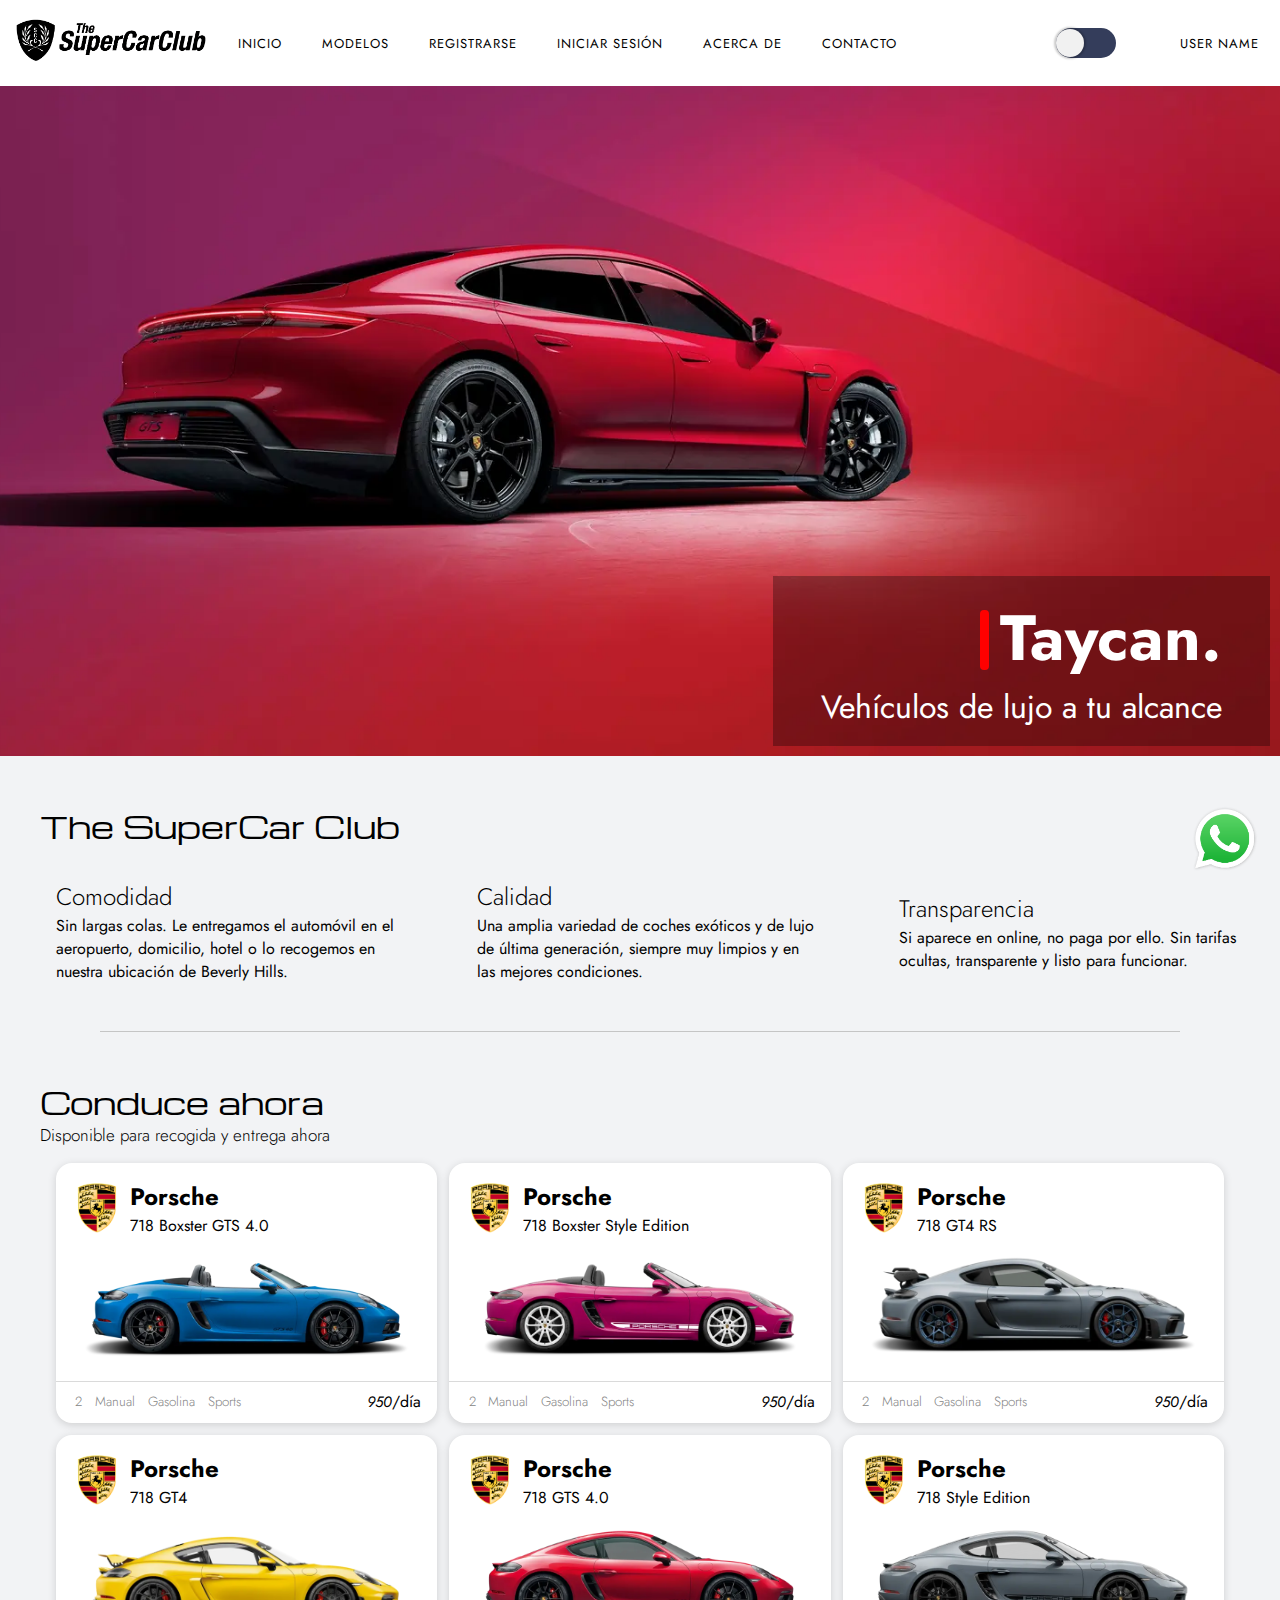
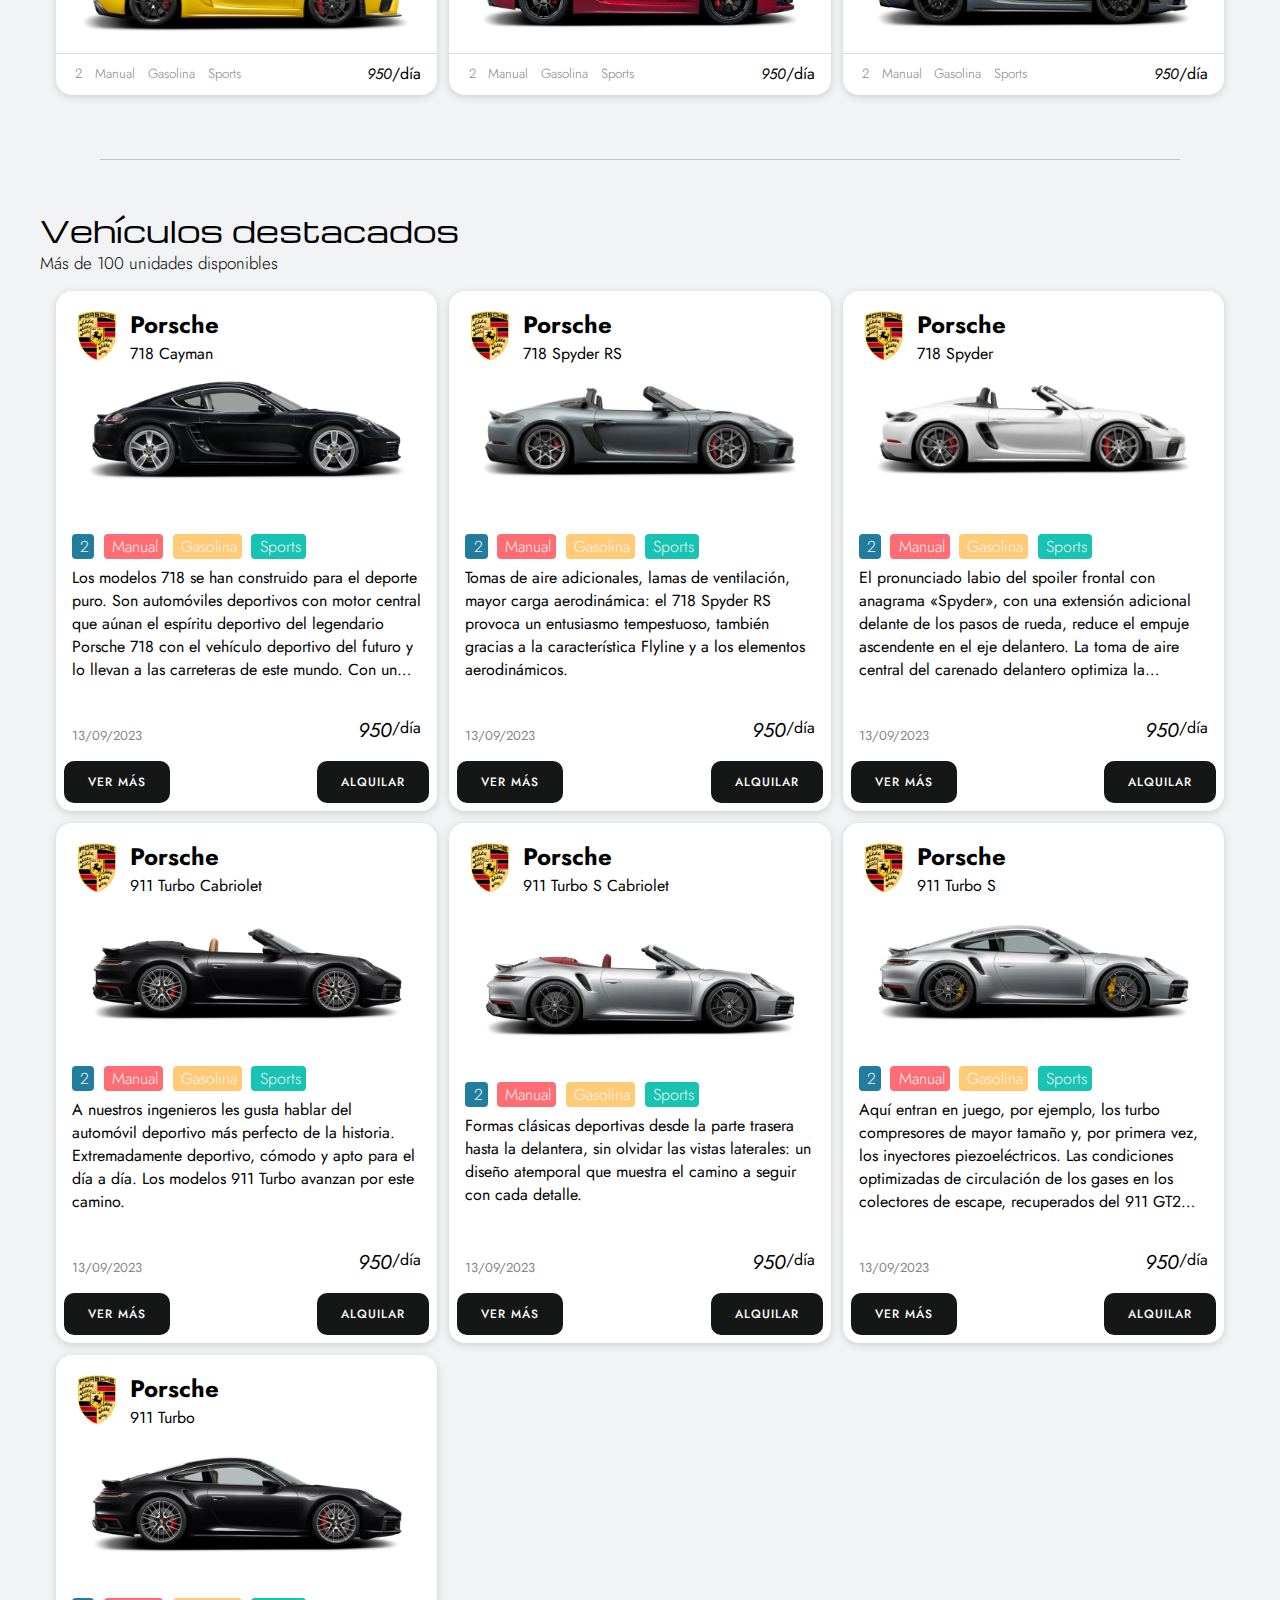
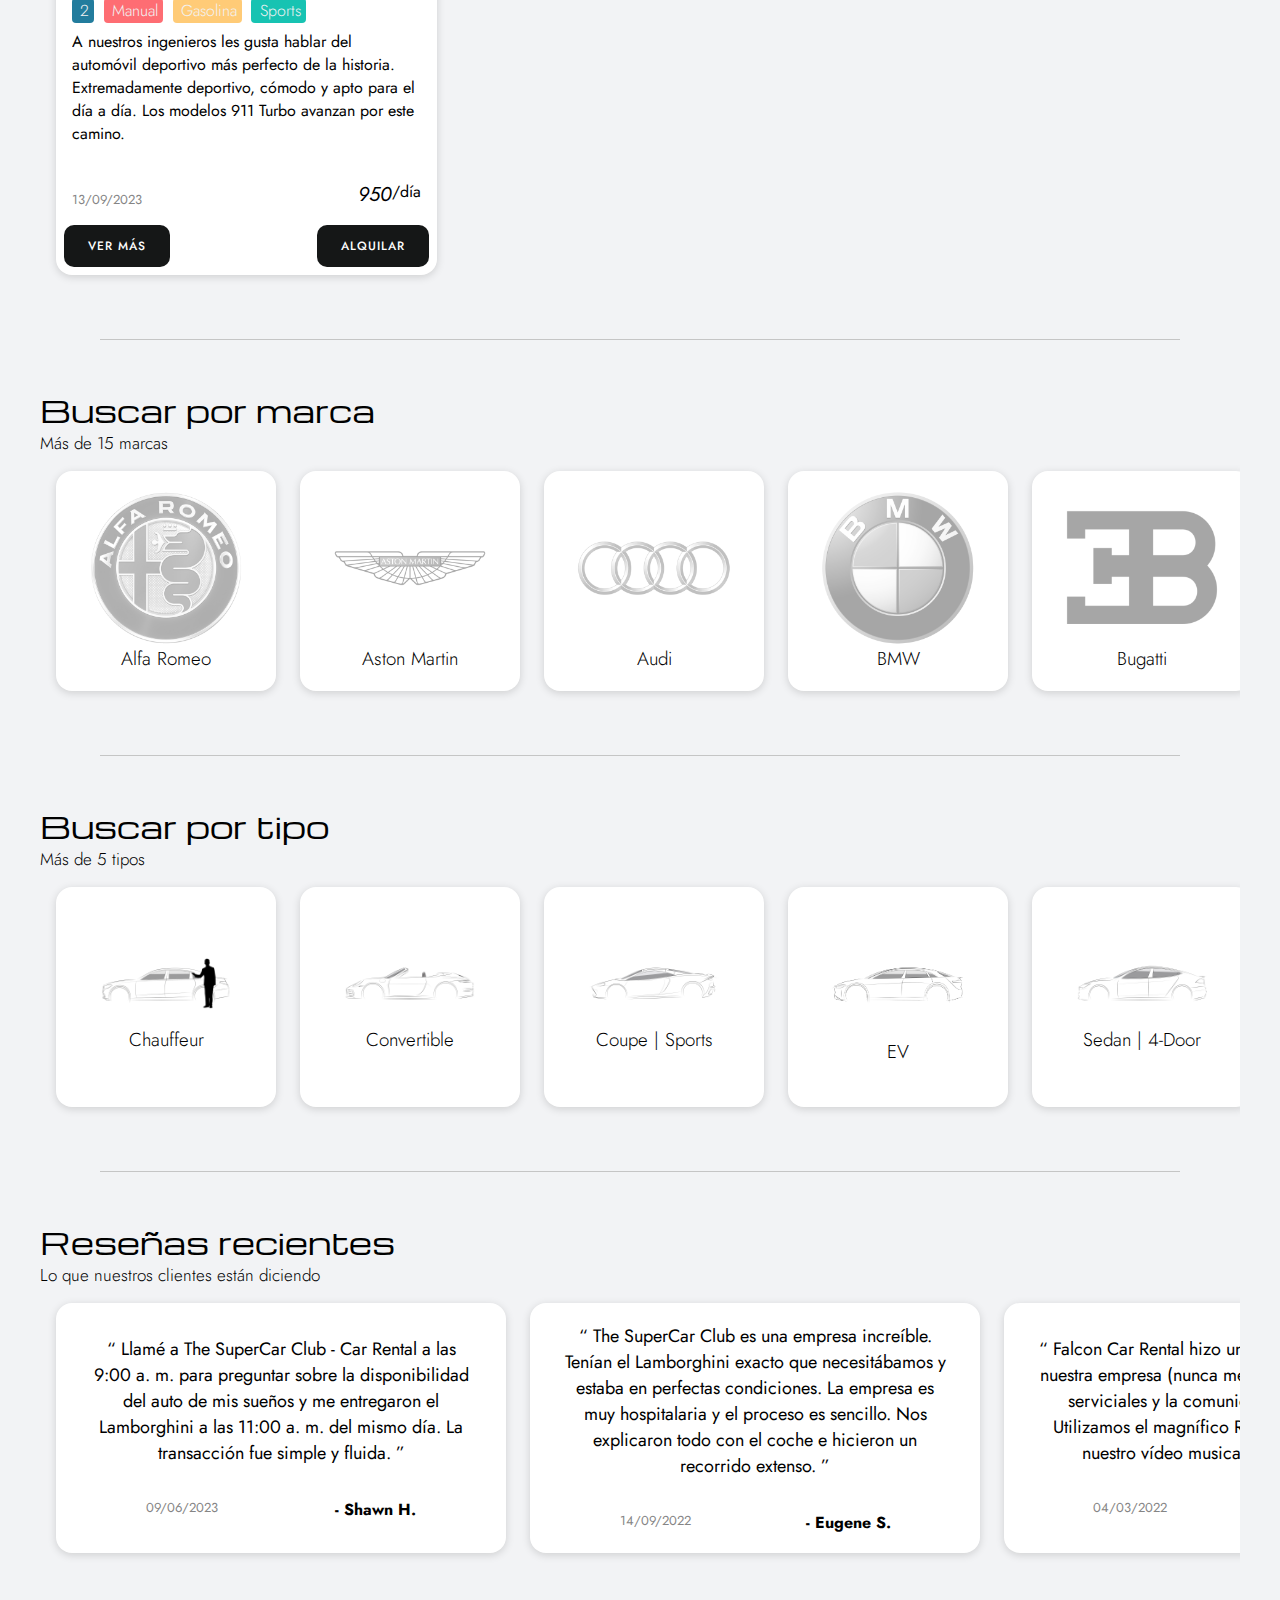
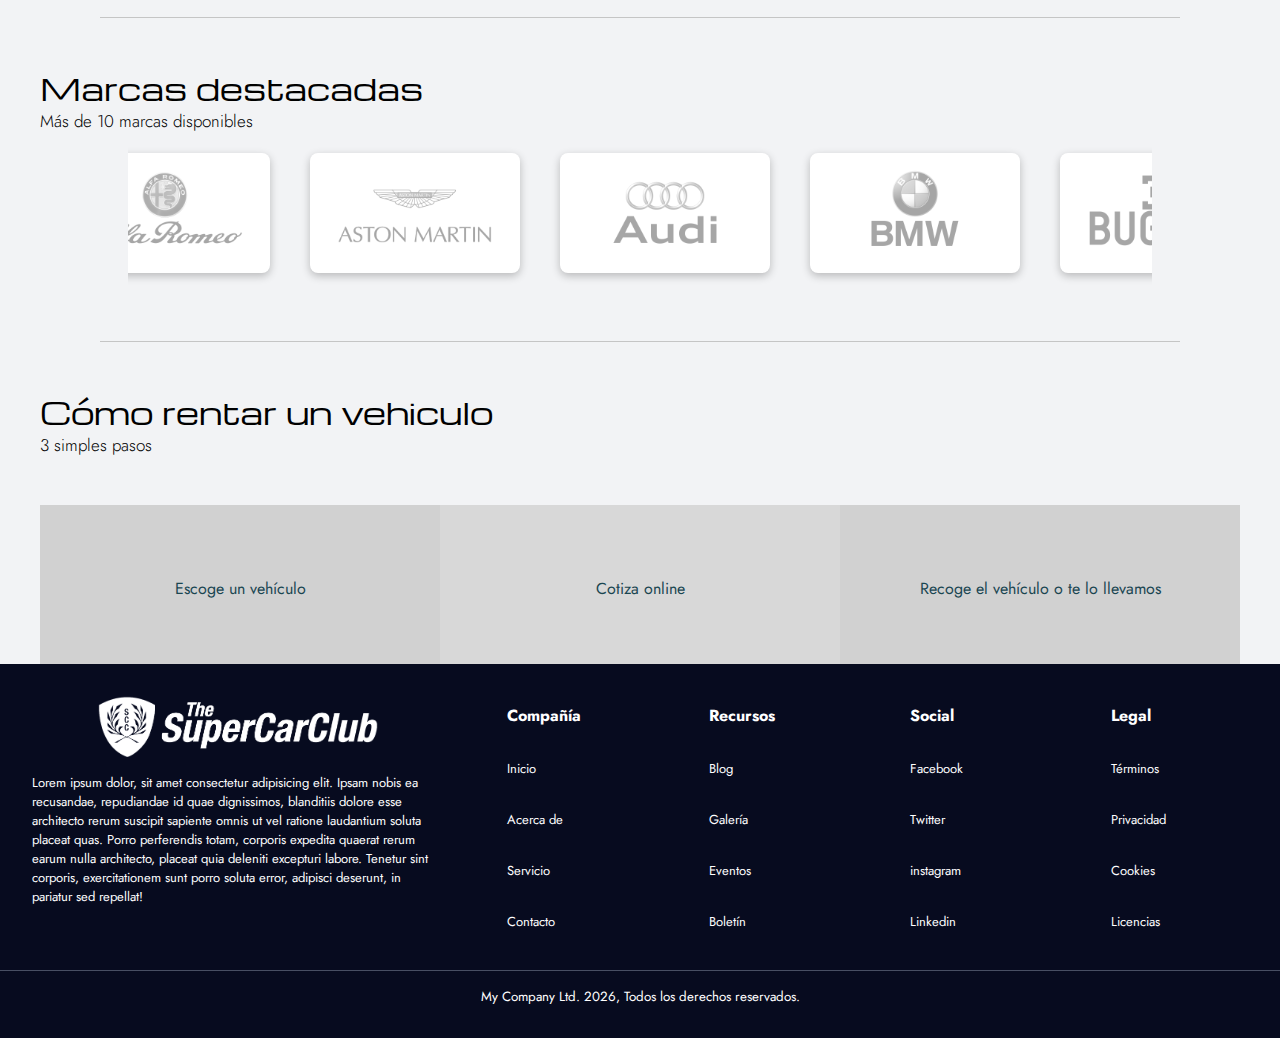
==== index.html @ f8142d4e "git commit -m "first commit"" ====
<!DOCTYPE html>
<html lang="en">

<head>
  <meta charset="UTF-8">
  <meta name="viewport" content="width=device-width, initial-scale=1.0">
  <title>SuperCar Club</title>
  <link rel="shortcut icon" href="/assets/favicon.ico" type="image/x-icon">
  <link rel="stylesheet" href="/css/styles.css">
  <link rel="stylesheet" href="/css/ui-elements.css">
  <link rel="stylesheet" href="/css/ui-sections.css">
  <link rel="stylesheet" href="/css/ui-cards.css">
  <link rel="stylesheet" href="/css/ui-basic.css">
  <link rel="stylesheet" href="https://cdnjs.cloudflare.com/ajax/libs/font-awesome/6.4.2/css/all.min.css"
    integrity="sha512-z3gLpd7yknf1YoNbCzqRKc4qyor8gaKU1qmn+CShxbuBusANI9QpRohGBreCFkKxLhei6S9CQXFEbbKuqLg0DA=="
    crossorigin="anonymous" referrerpolicy="no-referrer" />
</head>

<body>

  <header class="main-header">
    <input class="input-check" type="checkbox" id="check-menu">

    <label class="burger-menu" for="check-menu">
      <div class="burger-line"></div>
    </label>

    <a class="logo-link" href="/index.html">
      <picture>
        <!-- <source class="banner-img" srcset="/assets/porsche-logo-1.png" media="(width > 1200px)"> -->
        <img class="nav-logo" src="/assets/logo-TheSupercarClub.png" alt="logo-img">
      </picture>
    </a>

    <nav class="main-nav">
      <ul class="nav-list">
        <li class="nav-item">
          <a class="nav-link" href="/index.html">inicio</a>
        </li>
        <li class="nav-item">
          <a class="nav-link" href="/pages/model-cars/model-cars.html">Modelos</a>
        </li>
        <li class="nav-item">
          <a class="nav-link" href="/pages/register/register.html">Registrarse</a>
        </li>
        <li class="nav-item">
          <a class="nav-link" href="/pages/login/login.html">Iniciar sesión</a>
        </li>
        <li class="nav-item">
          <a class="nav-link" href="/pages/about-us/about-us.html">Acerca de</a>
        </li>
        <li class="nav-item">
          <a class="nav-link" href="/pages/contact/contact.html">Contacto</a>
        </li>
      </ul>
    </nav>

    <div class="user-menu">

      <button class="switch" id="switch">
        <span>
          <i class="fa-solid fa-sun"></i>
        </span>
        <span>
          <i class="fa-solid fa-moon"></i>
        </span>
      </button>

      <a class="find-link" href="#" title='Buscar modelo'>
        <i class="fa-solid fa-magnifying-glass"></i>
      </a>
      <a class="info-link" href="#" title='información'>
        <i class="fa-solid fa-circle-info"></i>
      </a>
      <a class="shopping-link" href="#" title='Autos rentados'>
        <i class="fa-solid fa-cart-shopping"></i>
      </a>
      <a class="user-link" href="#" title='Mi perfil'>
        <div class="username-link">User Name</div>
        <i class="fa-solid fa-user"></i>
      </a>
    </div>

  </header>

  <div class="main-banner">
    <figure class="banner-img-container">
      <picture>
        <source class="banner-img" srcset="/assets/Banner/porsche-normal-1.webp" media="(width > 1200px)">
        <img class="banner-img" src="/assets/Banner/porsche-normal-2.webp" alt="Banner main image">
      </picture>
    </figure>
    <div class="banner-info">
      <h1 class="banner-title">
        Taycan.
      </h1>
      <p class="banner-text">
        Vehículos de lujo a tu alcance
      </p>
    </div>
  </div>

  <main class="main-container main-max-width">

    <div class="section-container">
      <div class="section-heading">
        <h2 class="section-heading-title">The SuperCar Club</h2>
      </div>
      <div class="features-list">
        <ul class="list-view">
          <li>
            <i class="fa-regular fa-circle-check"></i>
            <div class="list-content">
              <h4>Comodidad</h4>
              <p>Sin largas colas. Le entregamos el automóvil en el aeropuerto, domicilio, hotel o lo recogemos en
                nuestra ubicación de Beverly Hills.</p>
            </div>
          </li>
          <li>
            <i class="fa-regular fa-star"></i>
            <div class="list-content">
              <h4>Calidad</h4>
              <p>Una amplia variedad de coches exóticos y de lujo de última generación, siempre muy limpios y en las
                mejores condiciones.</p>
            </div>
          </li>
          <li>
            <i class="fa-solid fa-magnifying-glass"></i>
            <div class="list-content">
              <h4>Transparencia</h4>
              <p>Si aparece en online, no paga por ello. Sin tarifas ocultas, transparente y listo para funcionar.</p>
            </div>
          </li>
        </ul>
      </div>
    </div>

    <div class="custom-container">
      <div class="section-divider"></div>
    </div>

    <div class="section-container">
      <div class="section-heading">
        <h2 class="section-heading-title">Conduce ahora</h2>
        <h5 class="section-heading-subtitle">Disponible para recogida y entrega ahora</h5>
      </div>

      <section class="card-cars-first-container">
        <article class="card-cars-first">
          <header class="card-first-header">
            <div class="card-first-info">
              <img class="card-first-logo" src="/assets/Brands/Logo-Porsche.png" alt="Logo Porche">
              <div class="card-first-name">
                <h2 class="card-first-make">Porsche</h2>
                <p class="card-first-model">718 Boxster GTS 4.0</p>
              </div>
            </div>
            <img class="card-first-img" src="/assets/Cars/Porsche/porsche-718-cayman-boxster-gts-4.webp"
              alt="911 Carrera">
          </header>
          <div class="card-first-body">
            <div class="card-first-features">
              <div class="card-first-seats">
                <i class="fa-regular fa-user"></i>
                <p>2</p>
              </div>
              <div class="card-first-transmission">
                <i class="fa-solid fa-retweet"></i>
                <p>Manual</p>
              </div>
              <div class="card-first-fuel">
                <i class="fa-solid fa-droplet"></i>
                <p>Gasolina</p>
              </div>
              <div class="card-first-type">
                <i class="fa-solid fa-car-side"></i>
                <p>Sports</p>
              </div>
            </div>
            <div class="card-first-price">
              <i class="text-price fa-solid fa-dollar-sign">950</i>
              <p>/día</p>
            </div>
          </div>
        </article>
        <article class="card-cars-first">
          <header class="card-first-header">
            <div class="card-first-info">
              <img class="card-first-logo" src="/assets/Brands/Logo-Porsche.png" alt="Logo Porche">
              <div class="card-first-name">
                <h2 class="card-first-make">Porsche</h2>
                <p class="card-first-model">718 Boxster Style Edition</p>
              </div>
            </div>
            <img class="card-first-img" src="/assets/Cars/Porsche/porsche-718-cayman-boxster-style-edition.webp"
              alt="911 Carrera">
          </header>
          <div class="card-first-body">
            <div class="card-first-features">
              <div class="card-first-seats">
                <i class="fa-regular fa-user"></i>
                <p>2</p>
              </div>
              <div class="card-first-transmission">
                <i class="fa-solid fa-retweet"></i>
                <p>Manual</p>
              </div>
              <div class="card-first-fuel">
                <i class="fa-solid fa-droplet"></i>
                <p>Gasolina</p>
              </div>
              <div class="card-first-type">
                <i class="fa-solid fa-car-side"></i>
                <p>Sports</p>
              </div>
            </div>
            <div class="card-first-price">
              <i class="text-price fa-solid fa-dollar-sign">950</i>
              <p>/día</p>
            </div>
          </div>
        </article>
        <article class="card-cars-first">
          <header class="card-first-header">
            <div class="card-first-info">
              <img class="card-first-logo" src="/assets/Brands/Logo-Porsche.png" alt="Logo Porche">
              <div class="card-first-name">
                <h2 class="card-first-make">Porsche</h2>
                <p class="card-first-model">718 GT4 RS</p>
              </div>
            </div>
            <img class="card-first-img" src="/assets/Cars/Porsche/porsche-718-cayman-gt4-rs.webp" alt="911 Carrera">
          </header>
          <div class="card-first-body">
            <div class="card-first-features">
              <div class="card-first-seats">
                <i class="fa-regular fa-user"></i>
                <p>2</p>
              </div>
              <div class="card-first-transmission">
                <i class="fa-solid fa-retweet"></i>
                <p>Manual</p>
              </div>
              <div class="card-first-fuel">
                <i class="fa-solid fa-droplet"></i>
                <p>Gasolina</p>
              </div>
              <div class="card-first-type">
                <i class="fa-solid fa-car-side"></i>
                <p>Sports</p>
              </div>
            </div>
            <div class="card-first-price">
              <i class="text-price fa-solid fa-dollar-sign">950</i>
              <p>/día</p>
            </div>
          </div>
        </article>
        <article class="card-cars-first">
          <header class="card-first-header">
            <div class="card-first-info">
              <img class="card-first-logo" src="/assets/Brands/Logo-Porsche.png" alt="Logo Porche">
              <div class="card-first-name">
                <h2 class="card-first-make">Porsche</h2>
                <p class="card-first-model">718 GT4</p>
              </div>
            </div>
            <img class="card-first-img" src="/assets/Cars/Porsche/porsche-718-cayman-gt4.webp" alt="911 Carrera">
          </header>
          <div class="card-first-body">
            <div class="card-first-features">
              <div class="card-first-seats">
                <i class="fa-regular fa-user"></i>
                <p>2</p>
              </div>
              <div class="card-first-transmission">
                <i class="fa-solid fa-retweet"></i>
                <p>Manual</p>
              </div>
              <div class="card-first-fuel">
                <i class="fa-solid fa-droplet"></i>
                <p>Gasolina</p>
              </div>
              <div class="card-first-type">
                <i class="fa-solid fa-car-side"></i>
                <p>Sports</p>
              </div>
            </div>
            <div class="card-first-price">
              <i class="text-price fa-solid fa-dollar-sign">950</i>
              <p>/día</p>
            </div>
          </div>
        </article>
        <article class="card-cars-first">
          <header class="card-first-header">
            <div class="card-first-info">
              <img class="card-first-logo" src="/assets/Brands/Logo-Porsche.png" alt="Logo Porche">
              <div class="card-first-name">
                <h2 class="card-first-make">Porsche</h2>
                <p class="card-first-model">718 GTS 4.0</p>
              </div>
            </div>
            <img class="card-first-img" src="/assets/Cars/Porsche/porsche-718-cayman-gts-4.webp" alt="911 Carrera">
          </header>
          <div class="card-first-body">
            <div class="card-first-features">
              <div class="card-first-seats">
                <i class="fa-regular fa-user"></i>
                <p>2</p>
              </div>
              <div class="card-first-transmission">
                <i class="fa-solid fa-retweet"></i>
                <p>Manual</p>
              </div>
              <div class="card-first-fuel">
                <i class="fa-solid fa-droplet"></i>
                <p>Gasolina</p>
              </div>
              <div class="card-first-type">
                <i class="fa-solid fa-car-side"></i>
                <p>Sports</p>
              </div>
            </div>
            <div class="card-first-price">
              <i class="text-price fa-solid fa-dollar-sign">950</i>
              <p>/día</p>
            </div>
          </div>
        </article>
        <article class="card-cars-first">
          <header class="card-first-header">
            <div class="card-first-info">
              <img class="card-first-logo" src="/assets/Brands/Logo-Porsche.png" alt="Logo Porche">
              <div class="card-first-name">
                <h2 class="card-first-make">Porsche</h2>
                <p class="card-first-model">718 Style Edition</p>
              </div>
            </div>
            <img class="card-first-img" src="/assets/Cars/Porsche/porsche-718-cayman-style-edition.webp"
              alt="911 Carrera">
          </header>
          <div class="card-first-body">
            <div class="card-first-features">
              <div class="card-first-seats">
                <i class="fa-regular fa-user"></i>
                <p>2</p>
              </div>
              <div class="card-first-transmission">
                <i class="fa-solid fa-retweet"></i>
                <p>Manual</p>
              </div>
              <div class="card-first-fuel">
                <i class="fa-solid fa-droplet"></i>
                <p>Gasolina</p>
              </div>
              <div class="card-first-type">
                <i class="fa-solid fa-car-side"></i>
                <p>Sports</p>
              </div>
            </div>
            <div class="card-first-price">
              <i class="text-price fa-solid fa-dollar-sign">950</i>
              <p>/día</p>
            </div>
          </div>
        </article>
      </section>
    </div>

    <div class="custom-container">
      <div class="section-divider"></div>
    </div>

    <div class="section-container">
      <div class="section-heading">
        <h2 class="section-heading-title">Vehículos destacados</h2>
        <h5 class="section-heading-subtitle">Más de 100 unidades disponibles</h5>
      </div>

      <section class="card-cars-second-container">
        <article class="card-cars-second">
          <header class="card-cars-second-header">
            <div class="card-second-info">
              <img class="card-second-logo" src="/assets/Brands/Logo-Porsche.png" alt="Logo Porche">
              <div class="card-second-name">
                <h2 class="card-second-make">Porsche</h2>
                <p class="card-second-model">718 Cayman</p>
              </div>
            </div>
            <img class="card-second-img" src="/assets/Cars/Porsche/porsche-718-cayman.webp" alt="911 Carrera">
          </header>
          <div class="card-second-body">
            <div class="card-second-features">
              <div class="card-tag card-second-seats">
                <i class="fa-regular fa-user"></i>
                <p>2</p>
              </div>
              <div class="card-tag card-second-transmission">
                <i class="fa-solid fa-retweet"></i>
                <p>Manual</p>
              </div>
              <div class="card-tag card-second-fuel">
                <i class="fa-solid fa-droplet"></i>
                <p>Gasolina</p>
              </div>
              <div class="card-tag card-second-type">
                <i class="fa-solid fa-car-side"></i>
                <p>Sports</p>
              </div>
            </div>
            <p class="card-second-description">
              Los modelos 718 se han construido para el deporte puro. Son automóviles deportivos con motor central que
              aúnan el espíritu deportivo del legendario Porsche 718 con el vehículo deportivo del futuro y lo llevan a
              las carreteras de este mundo. Con un objetivo: acabar con la monotonía del día a día.
            </p>
            <div class="card-second-values">
              <div class="card-second-date">13/09/2023</div>
              <div class="card-second-price">
                <i class="text-second-price fa-solid fa-dollar-sign">950</i>
                <p>/día</p>
              </div>
            </div>
          </div>
          <footer class="card-second-footer">
            <a class="card-second-btn" href="#">Ver más</a>
            <button class="card-second-btn">Alquilar</button>
          </footer>
        </article>

        <article class="card-cars-second">
          <header class="card-cars-second-header">
            <div class="card-second-info">
              <img class="card-second-logo" src="/assets/Brands/Logo-Porsche.png" alt="Logo Porche">
              <div class="card-second-name">
                <h2 class="card-second-make">Porsche</h2>
                <p class="card-second-model">718 Spyder RS</p>
              </div>
            </div>
            <img class="card-second-img" src="/assets/Cars/Porsche/porsche-718-spyder-rs.webp" alt="911 Carrera">
          </header>
          <div class="card-second-body">
            <div class="card-second-features">
              <div class="card-tag card-second-seats">
                <i class="fa-regular fa-user"></i>
                <p>2</p>
              </div>
              <div class="card-tag card-second-transmission">
                <i class="fa-solid fa-retweet"></i>
                <p>Manual</p>
              </div>
              <div class="card-tag card-second-fuel">
                <i class="fa-solid fa-droplet"></i>
                <p>Gasolina</p>
              </div>
              <div class="card-tag card-second-type">
                <i class="fa-solid fa-car-side"></i>
                <p>Sports</p>
              </div>
            </div>
            <p class="card-second-description">
              Tomas de aire adicionales, lamas de ventilación, mayor carga aerodinámica: el 718 Spyder RS provoca un entusiasmo tempestuoso, también gracias a la característica Flyline y a los elementos aerodinámicos.
            </p>
            <div class="card-second-values">
              <div class="card-second-date">13/09/2023</div>
              <div class="card-second-price">
                <i class="text-second-price fa-solid fa-dollar-sign">950</i>
                <p>/día</p>
              </div>
            </div>
          </div>
          <footer class="card-second-footer">
            <a class="card-second-btn" href="#">Ver más</a>
            <button class="card-second-btn">Alquilar</button>
          </footer>
        </article>
        <article class="card-cars-second">
          <header class="card-cars-second-header">
            <div class="card-second-info">
              <img class="card-second-logo" src="/assets/Brands/Logo-Porsche.png" alt="Logo Porche">
              <div class="card-second-name">
                <h2 class="card-second-make">Porsche</h2>
                <p class="card-second-model">718 Spyder</p>
              </div>
            </div>
            <img class="card-second-img" src="/assets/Cars/Porsche/porsche-718-spyder.webp" alt="911 Carrera">
          </header>
          <div class="card-second-body">
            <div class="card-second-features">
              <div class="card-tag card-second-seats">
                <i class="fa-regular fa-user"></i>
                <p>2</p>
              </div>
              <div class="card-tag card-second-transmission">
                <i class="fa-solid fa-retweet"></i>
                <p>Manual</p>
              </div>
              <div class="card-tag card-second-fuel">
                <i class="fa-solid fa-droplet"></i>
                <p>Gasolina</p>
              </div>
              <div class="card-tag card-second-type">
                <i class="fa-solid fa-car-side"></i>
                <p>Sports</p>
              </div>
            </div>
            <p class="card-second-description">
              El pronunciado labio del spoiler frontal con anagrama «Spyder», con una extensión adicional delante de los pasos de rueda, reduce el empuje ascendente en el eje delantero. La toma de aire central del carenado delantero optimiza la aerodinámica aún más y dirige la corriente de aire hacia arriba a través de la abertura de salida delante del capó delantero. Las grandes tomas de aire con rejilla garantizan una elevada capacidad de refrigeración.
            </p>
            <div class="card-second-values">
              <div class="card-second-date">13/09/2023</div>
              <div class="card-second-price">
                <i class="text-second-price fa-solid fa-dollar-sign">950</i>
                <p>/día</p>
              </div>
            </div>
          </div>
          <footer class="card-second-footer">
            <a class="card-second-btn" href="#">Ver más</a>
            <button class="card-second-btn">Alquilar</button>
          </footer>
        </article>
        <article class="card-cars-second">
          <header class="card-cars-second-header">
            <div class="card-second-info">
              <img class="card-second-logo" src="/assets/Brands/Logo-Porsche.png" alt="Logo Porche">
              <div class="card-second-name">
                <h2 class="card-second-make">Porsche</h2>
                <p class="card-second-model">911 Turbo Cabriolet</p>
              </div>
            </div>
            <img class="card-second-img" src="/assets/Cars/Porsche/porsche-911-turbo-cabriolet.webp" alt="911 Carrera">
          </header>
          <div class="card-second-body">
            <div class="card-second-features">
              <div class="card-tag card-second-seats">
                <i class="fa-regular fa-user"></i>
                <p>2</p>
              </div>
              <div class="card-tag card-second-transmission">
                <i class="fa-solid fa-retweet"></i>
                <p>Manual</p>
              </div>
              <div class="card-tag card-second-fuel">
                <i class="fa-solid fa-droplet"></i>
                <p>Gasolina</p>
              </div>
              <div class="card-tag card-second-type">
                <i class="fa-solid fa-car-side"></i>
                <p>Sports</p>
              </div>
            </div>
            <p class="card-second-description">
              A nuestros ingenieros les gusta hablar del automóvil deportivo más perfecto de la historia. Extremadamente deportivo, cómodo y apto para el día a día. Los modelos 911 Turbo avanzan por este camino.
            </p>
            <div class="card-second-values">
              <div class="card-second-date">13/09/2023</div>
              <div class="card-second-price">
                <i class="text-second-price fa-solid fa-dollar-sign">950</i>
                <p>/día</p>
              </div>
            </div>
          </div>
          <footer class="card-second-footer">
            <a class="card-second-btn" href="#">Ver más</a>
            <button class="card-second-btn">Alquilar</button>
          </footer>
        </article>
        <article class="card-cars-second">
          <header class="card-cars-second-header">
            <div class="card-second-info">
              <img class="card-second-logo" src="/assets/Brands/Logo-Porsche.png" alt="Logo Porche">
              <div class="card-second-name">
                <h2 class="card-second-make">Porsche</h2>
                <p class="card-second-model">911 Turbo S Cabriolet</p>
              </div>
            </div>
            <img class="card-second-img" src="/assets/Cars/Porsche/porsche-911-turbo-s-cabriolet.webp"
              alt="911 Carrera">
          </header>
          <div class="card-second-body">
            <div class="card-second-features">
              <div class="card-tag card-second-seats">
                <i class="fa-regular fa-user"></i>
                <p>2</p>
              </div>
              <div class="card-tag card-second-transmission">
                <i class="fa-solid fa-retweet"></i>
                <p>Manual</p>
              </div>
              <div class="card-tag card-second-fuel">
                <i class="fa-solid fa-droplet"></i>
                <p>Gasolina</p>
              </div>
              <div class="card-tag card-second-type">
                <i class="fa-solid fa-car-side"></i>
                <p>Sports</p>
              </div>
            </div>
            <p class="card-second-description">
              Formas clásicas deportivas desde la parte trasera hasta la delantera, sin olvidar las vistas laterales: un diseño atemporal que muestra el camino a seguir con cada detalle.
            </p>
            <div class="card-second-values">
              <div class="card-second-date">13/09/2023</div>
              <div class="card-second-price">
                <i class="text-second-price fa-solid fa-dollar-sign">950</i>
                <p>/día</p>
              </div>
            </div>
          </div>
          <footer class="card-second-footer">
            <a class="card-second-btn" href="#">Ver más</a>
            <button class="card-second-btn">Alquilar</button>
          </footer>
        </article>
        <article class="card-cars-second">
          <header class="card-cars-second-header">
            <div class="card-second-info">
              <img class="card-second-logo" src="/assets/Brands/Logo-Porsche.png" alt="Logo Porche">
              <div class="card-second-name">
                <h2 class="card-second-make">Porsche</h2>
                <p class="card-second-model">911 Turbo S</p>
              </div>
            </div>
            <img class="card-second-img" src="/assets/Cars/Porsche/porsche-911-turbo-s.webp" alt="911 Carrera">
          </header>
          <div class="card-second-body">
            <div class="card-second-features">
              <div class="card-tag card-second-seats">
                <i class="fa-regular fa-user"></i>
                <p>2</p>
              </div>
              <div class="card-tag card-second-transmission">
                <i class="fa-solid fa-retweet"></i>
                <p>Manual</p>
              </div>
              <div class="card-tag card-second-fuel">
                <i class="fa-solid fa-droplet"></i>
                <p>Gasolina</p>
              </div>
              <div class="card-tag card-second-type">
                <i class="fa-solid fa-car-side"></i>
                <p>Sports</p>
              </div>
            </div>
            <p class="card-second-description">
              Aquí entran en juego, por ejemplo, los turbo compresores de mayor tamaño y, por primera vez, los inyectores piezoeléctricos. Las condiciones optimizadas de circulación de los gases en los colectores de escape, recuperados del 911 GT2 RS, mejoran la capacidad de respuesta y la eficiencia.
            </p>
            <div class="card-second-values">
              <div class="card-second-date">13/09/2023</div>
              <div class="card-second-price">
                <i class="text-second-price fa-solid fa-dollar-sign">950</i>
                <p>/día</p>
              </div>
            </div>
          </div>
          <footer class="card-second-footer">
            <a class="card-second-btn" href="#">Ver más</a>
            <button class="card-second-btn">Alquilar</button>
          </footer>
        </article>
        <article class="card-cars-second">
          <header class="card-cars-second-header">
            <div class="card-second-info">
              <img class="card-second-logo" src="/assets/Brands/Logo-Porsche.png" alt="Logo Porche">
              <div class="card-second-name">
                <h2 class="card-second-make">Porsche</h2>
                <p class="card-second-model">911 Turbo</p>
              </div>
            </div>
            <img class="card-second-img" src="/assets/Cars/Porsche/porsche-911-turbo.webp" alt="911 Carrera">
          </header>
          <div class="card-second-body">
            <div class="card-second-features">
              <div class="card-tag card-second-seats">
                <i class="fa-regular fa-user"></i>
                <p>2</p>
              </div>
              <div class="card-tag card-second-transmission">
                <i class="fa-solid fa-retweet"></i>
                <p>Manual</p>
              </div>
              <div class="card-tag card-second-fuel">
                <i class="fa-solid fa-droplet"></i>
                <p>Gasolina</p>
              </div>
              <div class="card-tag card-second-type">
                <i class="fa-solid fa-car-side"></i>
                <p>Sports</p>
              </div>
            </div>
            <p class="card-second-description">
              A nuestros ingenieros les gusta hablar del automóvil deportivo más perfecto de la historia. Extremadamente deportivo, cómodo y apto para el día a día. Los modelos 911 Turbo avanzan por este camino.
            </p>
            <div class="card-second-values">
              <div class="card-second-date">13/09/2023</div>
              <div class="card-second-price">
                <i class="text-second-price fa-solid fa-dollar-sign">950</i>
                <p>/día</p>
              </div>
            </div>
          </div>
          <footer class="card-second-footer">
            <a class="card-second-btn" href="#">Ver más</a>
            <button class="card-second-btn">Alquilar</button>
          </footer>
        </article>
      </section>
    </div>

    <div class="custom-container">
      <div class="section-divider"></div>
    </div>

    <div class="section-container">
      <div class="section-heading">
        <h2 class="section-heading-title">Buscar por marca</h2>
        <h5 class="section-heading-subtitle">Más de 15 marcas</h5>
      </div>

      <div class="card-simple-container">
        <article class="card-simple">
          <header class="card-simple-header">
            <img class="card-simple-img img-grayscale-filter" src="/assets/Brands/Logo-Alfa-Romeo.png"
              alt="Logo Alfa Romeo">
          </header>
          <div class="card-simple-body">
            <h3 class="card-simple-title">Alfa Romeo</h3>
          </div>
        </article>

        <article class="card-simple">
          <header class="card-simple-header">
            <img class="card-simple-img img-grayscale-filter" src="/assets/Brands/Logo-Aston-Martin.png"
              alt="Logo Aston Martin">
          </header>
          <div class="card-simple-body">
            <h3 class="card-simple-title">Aston Martin</h3>
          </div>
        </article>

        <article class="card-simple">
          <header class="card-simple-header">
            <img class="card-simple-img img-grayscale-filter" src="/assets/Brands/Logo-Audi.png" alt="Logo Audi">
          </header>
          <div class="card-simple-body">
            <h3 class="card-simple-title">Audi</h3>
          </div>
        </article>

        <article class="card-simple">
          <header class="card-simple-header">
            <img class="card-simple-img img-grayscale-filter" src="/assets/Brands/Logo-BMW.png" alt="Logo BMW">
          </header>
          <div class="card-simple-body">
            <h3 class="card-simple-title">BMW</h3>
          </div>
        </article>

        <article class="card-simple">
          <header class="card-simple-header">
            <img class="card-simple-img img-grayscale-filter" src="/assets/Brands/Logo-Bugatti.png" alt="Logo Bugatti">
          </header>
          <div class="card-simple-body">
            <h3 class="card-simple-title">Bugatti</h3>
          </div>
        </article>

        <article class="card-simple">
          <header class="card-simple-header">
            <img class="card-simple-img img-grayscale-filter" src="/assets/Brands/Logo-Ferrari.png" alt="Logo Ferrari">
          </header>
          <div class="card-simple-body">
            <h3 class="card-simple-title">Ferrari</h3>
          </div>
        </article>

        <article class="card-simple">
          <header class="card-simple-header">
            <img class="card-simple-img img-grayscale-filter" src="/assets/Brands/Logo-Jaguar.png" alt="Logo Jaguar">
          </header>
          <div class="card-simple-body">
            <h3 class="card-simple-title">Jaguar</h3>
          </div>
        </article>

        <article class="card-simple">
          <header class="card-simple-header">
            <img class="card-simple-img img-grayscale-filter" src="/assets/Brands/Logo-Koenigsegg.png"
              alt="Logo Koenigsegg">
          </header>
          <div class="card-simple-body">
            <h3 class="card-simple-title">Koenigsegg</h3>
          </div>
        </article>

        <article class="card-simple">
          <header class="card-simple-header">
            <img class="card-simple-img img-grayscale-filter" src="/assets/Brands/Logo-Lamborghini.png"
              alt="Logo Lamborghini">
          </header>
          <div class="card-simple-body">
            <h3 class="card-simple-title">Lamborghini</h3>
          </div>
        </article>

        <article class="card-simple">
          <header class="card-simple-header">
            <img class="card-simple-img img-grayscale-filter" src="/assets/Brands/Logo-Maserati.png"
              alt="Logo Maserati">
          </header>
          <div class="card-simple-body">
            <h3 class="card-simple-title">Maserati</h3>
          </div>
        </article>

        <article class="card-simple">
          <header class="card-simple-header">
            <img class="card-simple-img img-grayscale-filter" src="/assets/Brands/Logo-McLaren.png" alt="Logo McLaren">
          </header>
          <div class="card-simple-body">
            <h3 class="card-simple-title">McLaren</h3>
          </div>
        </article>

        <article class="card-simple">
          <header class="card-simple-header">
            <img class="card-simple-img img-grayscale-filter" src="/assets/Brands/Logo-Mercedes-Benz.png"
              alt="Logo Mercedes Benz">
          </header>
          <div class="card-simple-body">
            <h3 class="card-simple-title">Mercedes Benz</h3>
          </div>
        </article>

        <article class="card-simple">
          <header class="card-simple-header">
            <img class="card-simple-img img-grayscale-filter" src="/assets/Brands/Logo-Pagani.png" alt="Logo Pagani">
          </header>
          <div class="card-simple-body">
            <h3 class="card-simple-title">Pagani</h3>
          </div>
        </article>

        <article class="card-simple">
          <header class="card-simple-header">
            <img class="card-simple-img img-grayscale-filter" src="/assets/Brands/Logo-Porsche.png" alt="Logo Porsche">
          </header>
          <div class="card-simple-body">
            <h3 class="card-simple-title">Porsche</h3>
          </div>
        </article>

      </div>
    </div>

    <div class="custom-container">
      <div class="section-divider"></div>
    </div>

    <div class="section-container">
      <div class="section-heading">
        <h2 class="section-heading-title">Buscar por tipo</h2>
        <h5 class="section-heading-subtitle">Más de 5 tipos</h5>
      </div>
      <div class="card-simple-container">
        <article class="card-simple">
          <header class="card-simple-header">
            <img class="card-simple-img" src="/assets/Types/Type-Chauffeur.png" alt="Brand-Alfa-Romeo">
          </header>
          <div class="card-simple-body">
            <h3 class="card-simple-title">Chauffeur</h3>
          </div>
        </article>

        <article class="card-simple">
          <header class="card-simple-header">
            <img class="card-simple-img" src="/assets/Types/Type-Convertible.jpg" alt="Brand-Alfa-Romeo">
          </header>
          <div class="card-simple-body">
            <h3 class="card-simple-title">Convertible</h3>
          </div>
        </article>

        <article class="card-simple">
          <header class="card-simple-header">
            <img class="card-simple-img" src="/assets/Types/Type-Coupe-Sports.jpg" alt="Brand-Alfa-Romeo">
          </header>
          <div class="card-simple-body">
            <h3 class="card-simple-title">Coupe | Sports</h3>
          </div>
        </article>

        <article class="card-simple">
          <header class="card-simple-header">
            <img class="card-simple-img" src="/assets/Types/Type-EV.png" alt="Brand-Alfa-Romeo">
          </header>
          <div class="card-simple-body">
            <h3 class="card-simple-title">EV</h3>
          </div>
        </article>

        <article class="card-simple">
          <header class="card-simple-header">
            <img class="card-simple-img" src="/assets/Types/Type-Sedan-4-Door.jpg" alt="Brand-Alfa-Romeo">
          </header>
          <div class="card-simple-body">
            <h3 class="card-simple-title">Sedan | 4-Door</h3>
          </div>
        </article>

        <article class="card-simple">
          <header class="card-simple-header">
            <img class="card-simple-img" src="/assets/Types/Type-Supercar.jpg" alt="Brand-Alfa-Romeo">
          </header>
          <div class="card-simple-body">
            <h3 class="card-simple-title">Supercar</h3>
          </div>
        </article>

        <article class="card-simple">
          <header class="card-simple-header">
            <img class="card-simple-img" src="/assets/Types/Type-SUV.png" alt="Brand-Alfa-Romeo">
          </header>
          <div class="card-simple-body">
            <h3 class="card-simple-title">SUVs</h3>
          </div>
        </article>

        <article class="card-simple">
          <header class="card-simple-header">
            <img class="card-simple-img" src="/assets/Types/Type-Ultra-Luxury.jpg" alt="Brand-Alfa-Romeo">
          </header>
          <div class="card-simple-body">
            <h3 class="card-simple-title">Ultra Luxury</h3>
          </div>
        </article>

      </div>
    </div>

    <div class="custom-container">
      <div class="section-divider"></div>
    </div>

    <div class="section-container">
      <div class="section-heading">
        <h2 class="section-heading-title">Reseñas recientes</h2>
        <h5 class="section-heading-subtitle">Lo que nuestros clientes están diciendo</h5>
      </div>

      <section class="card-testimonial-container">
        <article class="card-testimonial">
          <header class="card-testimonial-header">
            <p class="card-testimonial-review">“ Llamé a The SuperCar Club - Car Rental a las 9:00 a. m. para preguntar
              sobre la disponibilidad del auto de mis sueños y me entregaron el Lamborghini a las 11:00 a. m. del mismo
              día. La transacción fue simple y fluida. ”</p>
          </header>
          <footer class="card-testimonial-footer">
            <p class="card-testimonial-date">09/06/2023</p>
            <h4 class="card-testimonial-autor">- Shawn H.</h4>
          </footer>
        </article>
        <article class="card-testimonial">
          <header class="card-testimonial-header">
            <p class="card-testimonial-review">“ The SuperCar Club es una empresa increíble. Tenían el Lamborghini
              exacto que necesitábamos y estaba en perfectas condiciones. La empresa es muy hospitalaria y el proceso es
              sencillo. Nos explicaron todo con el coche e hicieron un recorrido extenso. ”</p>
          </header>
          <footer class="card-testimonial-footer">
            <p class="card-testimonial-date">14/09/2022</p>
            <h4 class="card-testimonial-autor">- Eugene S.</h4>
          </footer>
        </article>
        <article class="card-testimonial">
          <header class="card-testimonial-header">
            <p class="card-testimonial-review">“ Falcon Car Rental hizo un esfuerzo adicional por nuestra empresa (nunca
              mejor dicho). Fueron muy serviciales y la comunicación fue eficiente. Utilizamos el magnífico Rolls Royce
              Dawn para nuestro vídeo musical con gran éxito. ”</p>
          </header>
          <footer class="card-testimonial-footer">
            <p class="card-testimonial-date">04/03/2022</p>
            <h4 class="card-testimonial-autor">- Gianna C.</h4>
          </footer>
        </article>
        <article class="card-testimonial">
          <header class="card-testimonial-header">
            <p class="card-testimonial-review">“ Si buscas coches de calidad y un buen servicio, no te equivocarás aquí.
              El mejor servicio de alquiler de coches en Perú, sin duda. Tercera vez que alquilo desde aquí, nunca me
              decepcionó. ”</p>
          </header>
          <footer class="card-testimonial-footer">
            <p class="card-testimonial-date">25/04/2021</p>
            <h4 class="card-testimonial-autor">- Ryan M.</h4>
          </footer>
        </article>
        <article class="card-testimonial">
          <header class="card-testimonial-header">
            <p class="card-testimonial-review">“ La asistencia que recibí fue excelente. Alquilé un Mercedes S550
              Cabriolet para el baile de graduación de mi hija y fueron muy serviciales. ¡Se los recomendaría a todos y
              los usaré nuevamente en el futuro! ”</p>
          </header>
          <footer class="card-testimonial-footer">
            <p class="card-testimonial-date">17/09/2020</p>
            <h4 class="card-testimonial-autor">- Cathy J.</h4>
          </footer>
        </article>
      </section>

    </div>

    <div class="custom-container">
      <div class="section-divider"></div>
    </div>

    <div class="section-container">
      <div class="section-heading">
        <h2 class="section-heading-title">Marcas destacadas</h2>
        <h5 class="section-heading-subtitle">Más de 10 marcas disponibles</h5>
      </div>
      <div class="slider-brands-container">
        <div class="slide-track">
          <div class="slide-brand">
            <img src="/assets/Brands/Brand-Alfa-Romeo.png" alt="brand 1">
          </div>
          <div class="slide-brand">
            <img src="/assets/Brands/Brand-Aston-Martin.png" alt="brand 1">
          </div>
          <div class="slide-brand">
            <img src="/assets/Brands/Brand-Audi.png" alt="brand 1">
          </div>
          <div class="slide-brand">
            <img src="/assets/Brands/Brand-BMW.png" alt="brand 1">
          </div>
          <div class="slide-brand">
            <img src="/assets/Brands/Brand-Bugatti.png" alt="brand 1">
          </div>
          <div class="slide-brand">
            <img src="/assets/Brands/Brand-Ferrari.png" alt="brand 1">
          </div>
          <div class="slide-brand">
            <img src="/assets/Brands/Brand-Jaguar.png" alt="brand 1">
          </div>
          <div class="slide-brand">
            <img src="/assets/Brands/Brand-Koenigsegg.png" alt="brand 1">
          </div>
          <div class="slide-brand">
            <img src="/assets/Brands/Brand-Lamborghini.png" alt="brand 1">
          </div>
          <div class="slide-brand">
            <img src="/assets/Brands/Brand-Maserati.png" alt="brand 1">
          </div>
          <div class="slide-brand">
            <img src="/assets/Brands/Brand-McLaren.png" alt="brand 1">
          </div>
          <div class="slide-brand">
            <img src="/assets/Brands/Brand-Mercedes-Benz.png" alt="brand 1">
          </div>
          <div class="slide-brand">
            <img src="/assets/Brands/Brand-Pagani.png" alt="brand 1">
          </div>
          <div class="slide-brand">
            <img src="/assets/Brands/Brand-Porsche.png" alt="brand 1">
          </div>
        </div>
      </div>
    </div>

    <div class="custom-container">
      <div class="section-divider"></div>
    </div>

    <div class="section-container margin-t-3">
      <div class="section-heading">
        <h2 class="section-heading-title">Cómo rentar un vehiculo</h2>
        <h5 class="section-heading-subtitle">3 simples pasos</h5>
      </div>
    </div>
    <section class="features-section">
      <div class="feature">
        <i class="fa-solid fa-car"></i>
        Escoge un vehículo
      </div>
      <div class="feature">
        <i class="fa-solid fa-laptop"></i>
        Cotiza online
      </div>
      <div class="feature">
        <i class="fa-solid fa-clock"></i>
        Recoge el vehículo o te lo llevamos
      </div>
    </section>

  </main>

  <footer class="main-footer">
    <div class="footer-company">
      <section class="footer-section">
        <a class="footer-logo-link" href="">
          <img class="footer-logo" src="/assets/logo-TheSupercarClub.png" alt="logo-img">
        </a>
        <p>Lorem ipsum dolor, sit amet consectetur adipisicing elit. Ipsam nobis ea recusandae, repudiandae id quae
          dignissimos, blanditiis dolore esse architecto rerum suscipit sapiente omnis ut vel ratione laudantium soluta
          placeat quas. Porro perferendis totam, corporis expedita quaerat rerum earum nulla architecto, placeat quia
          deleniti excepturi labore. Tenetur sint corporis, exercitationem sunt porro soluta error, adipisci deserunt,
          in pariatur sed repellat!</p>
        <div class="footer-icons">
          <a href="#"><i class="fa-brands fa-linkedin"></i></a>
          <a href="#"><i class="fa-brands fa-facebook"></i></a>
          <a href="#"><i class="fa-brands fa-google"></i></a>
          <a href="#"><i class="fa-brands fa-twitter"></i></a>
        </div>
      </section>

      <section class="footer-section">
        <h4>Compañía</h4>
        <ul class="footer-list">
          <li class="footer-item">
            <a class="footer-link" href="/index.html">Inicio</a>
          </li>
          <li class="footer-item">
            <a class="footer-link" href="/pages/about-us/about-us.html">Acerca de</a>
          </li>
          <li class="footer-item">
            <a class="footer-link" href="#">Servicio</a>
          </li>
          <li class="footer-item">
            <a class="footer-link" href="/pages/contact/contact.html">Contacto</a>
          </li>
        </ul>
      </section>

      <section class="footer-section">
        <h4>Recursos</h4>
        <ul class="footer-list">
          <li class="footer-item">
            <a class="footer-link" href="#">Blog</a>
          </li>
          <li class="footer-item">
            <a class="footer-link" href="#">Galería</a>
          </li>
          <li class="footer-item">
            <a class="footer-link" href="#">Eventos</a>
          </li>
          <li class="footer-item">
            <a class="footer-link" href="#">Boletín</a>
          </li>
        </ul>
      </section>

      <section class="footer-section">
        <h4>Social</h4>
        <ul class="footer-list">
          <li class="footer-item">
            <a class="footer-link" href="https://www.facebook.com/?locale=es_LA" target="_blank">Facebook</a>
          </li>
          <li class="footer-item">
            <a class="footer-link" href="https://twitter.com/?lang=es" target="_blank">Twitter</a>
          </li>
          <li class="footer-item">
            <a class="footer-link" href="https://www.instagram.com/" target="_blank">instagram</a>
          </li>
          <li class="footer-item">
            <a class="footer-link" href="https://pe.linkedin.com/" target="_blank">Linkedin</a>
          </li>
        </ul>
      </section>

      <section class="footer-section">
        <h4>Legal</h4>
        <ul class="footer-list">
          <li class="footer-item">
            <a class="footer-link" href="#">Términos</a>
          </li>
          <li class="footer-item">
            <a class="footer-link" href="#">Privacidad</a>
          </li>
          <li class="footer-item">
            <a class="footer-link" href="#">Cookies</a>
          </li>
          <li class="footer-item">
            <a class="footer-link" href="#">Licencias</a>
          </li>
        </ul>
      </section>
    </div>

    <small class="footer-copyright">
      <i class="fa-regular fa-copyright"></i> My Company Ltd. <span id="year"></span>, Todos los derechos
      reservados.</span>
    </small>

  </footer>


  <div class="whatsapp-container">
    <a href="https://crear.wa.link/" target="_blank">
      <img class="whatsapp-img" src="/assets/WhatsApp-logo.png" alt="whatsapp logo" />
    </a>
  </div>

  <script src="/js/main.js"></script>
</body>

</html>
---- css/styles.css ----
@import url('https://fonts.googleapis.com/css2?family=Jost:ital,wght@0,100;0,200;0,300;0,400;0,500;0,600;0,700;0,800;0,900;1,100;1,200;1,300;1,400;1,500;1,600;1,700;1,800;1,900&family=Michroma&display=swap');

:root {
    --title-font: 'Michroma', sans-serif;
    --body-font: 'Jost', sans-serif;

    --text-color-black:#000000;
    --text-color-white:#ffffff;

    --seats-color: #227c9d;
    --transmission-color: #fe6d73;
    --fuel-color: #ffcb77;
    --type-color: #17c3b2;

    /*************** Light Mode ***************/

    color-scheme: light dark;
    --header-bg-color: #fff;
    --body-bg-color: #F2F3F5; /*#f2f2f2;*/
    --footer-bg-color: #070B1F;/*#323a4b;*/
    --features-bg-color-1: #d1d1d1;
    --features-bg-color-2: #d8d8d8;

    --primary-color: #000000; /*6fffe9*/
    --secondary-color: #000000;
    --tertiary-color:#000000;
    --quaternary-color:#000000;

    --text-color: #000000;
    --text-color-reverse: #ffffff;
    --text-message-color: hsla(0, 1%, 34%, 0.822);
    --icons-color: #000000;
    --input-color: #ffffff;
    --scrollbar-track-color: #f2f2f2;
    --scrollbar-thumb-color: #323a4b;

    --card-color: white;
    --border-color: black;
    --box-shadow-1: rgba(0, 0, 0, 0.15) 0px 2px 8px 0px;
    --box-shadow-2: rgba(0, 0, 0, 0.20) 0px 2px 8px 0px;

    --body-color: #b3b3b3;
    --theme-bg-color: #fafafa;
    --main-color: #808080;
}

/*************** Dark Mode ***************/

@media (prefers-color-scheme: dark) {
    :root {
        --header-bg-color: #03131a;
        --body-bg-color: #03131a;
        --footer-bg-color: #03131a;
        --features-bg-color-1: #92daec;
        --features-bg-color-2: #8acee0;

        --primary-color: #B7FFD8; /*6fffe9*/
        --secondary-color: #92daec;
        --tertiary-color:#E8FFB7;
        --quaternary-color:#E2A0FF;

        --text-color: #ffffff;
        --text-color-reverse: #000000;
        --text-message-color: hsla(0, 0%, 73%, 0.822);
        --icons-color: #ffffff;
        --input-color: #051c27;
        --scrollbar-track-color: #01080b;
        --scrollbar-thumb-color: #d4ff9d;

        --card-color: #051c27;;
        --border-color: rgb(66, 66, 66);
        --box-shadow-1: rgba(217, 217, 217, 0.15) 0px 2px 8px 0px;
        --box-shadow-2: rgba(255, 255, 255, 0.2) 0px 2px 8px 0px;

        --body-color: #dddee0;
        --theme-bg-color: #212835;
        --main-color: #fefffd;
    }

    .nav-logo {
        -webkit-filter: invert(100%); /* Safari/Chrome */
        filter: invert(100%);
    }
}


*{
    padding: 0;
    margin: 0;
    box-sizing: border-box;
}

body {
    font-family: var(--body-font);
    background-color: var(--body-bg-color);
    min-height: 100dvh;
    display: flex;
    flex-direction: column;
}

/*============================================================
========================= BURGER MENU ========================
=============================================================*/
.main-header{
    position: sticky;
    top: 0;
    display: flex;
    align-items: center;
    justify-content: space-between;
    height: 86px;
    z-index: 2;

    background-color: var(--header-bg-color);
}

.input-check {
    display: none;
}

.burger-menu {
    width: 50px;
    display: flex;
    align-items: center;
    justify-content: center;
}

.burger-line {
    width: 25px;
    height: 1px;
    position: relative;

    background-color: var(--text-color);
}

.burger-line::before, 
.burger-line::after {
    content: '';
    width: 22px;
    height: 1px;
    position: absolute;
    transform: translateY(-8px);
    transition: .3s ease-in-out;
    background-color: var(--text-color);
}
.burger-line::after {
    transform: translateY(8px);
}

.input-check:checked ~ .burger-menu .burger-line {
    background-color: transparent;
}
.input-check:checked ~ .burger-menu .burger-line::after {
    transform: translateY(0) rotate(-45deg);
}
.input-check:checked ~ .burger-menu .burger-line::before {
    transform: translateY(0) rotate(45deg);
}

.main-nav {
    position: fixed;
    left: 0;
    right: 0;
    top: 86px;
    bottom: 0;
    height: 0;
    overflow: hidden;
    transition: height .3s ease-in-out;

    background-color: var(--header-bg-color);
}

.input-check:checked ~ .main-nav {
    height: 100%;
}

.logo-link {
    display: flex;
    align-items: center;

    .nav-logo {
        width: 190px;
        height: auto;
        object-fit: contain;
    }
}

.user-menu {
    display: flex;
    align-items: center;
    padding: 1rem;
    gap: 1rem;

    color:#000000;

    & a {
        color: var(--text-color);
        text-decoration: none;
        
    }
    .fa-solid{
        font-size: 20px;
    }

    .user-link {
        display: flex;
        align-items: center;
        gap: .3rem;
        text-transform: uppercase;
    }

    .switch {
        display: none;
    }

    .find-link {
        display: none;
    }

    .username-link {
        display: none;
    }

    .info-link {
        display: none;
    }

}

.nav-list {
    gap: .5rem;
    margin: .5rem 0rem;
    padding-right: 1rem;
}

.nav-item .nav-link {
    padding: 1.25rem 1rem;
    display: inline-block;
    width: 100%;
    text-decoration: none;
    color: var(--text-color);
    letter-spacing: 2px;
    text-align: center;
    text-transform: uppercase;
}

.nav-item .nav-link:hover {
    background-color: var(--text-color);
    color: var(--theme-bg-color);
}

.nav-item:not(:last-child) {
    border-bottom: 1px solid var(--border-color)
}
/*============================================================
======================= BURGER MENU END ======================
=============================================================*/


/*============================================================
============================ SWITCH ==========================
=============================================================*/
.switch {
    background: #343D5B;
    border-radius: 100px;
    border: none;
    position: relative;
    cursor: pointer;
    display: -webkit-box;
    display: -ms-flexbox;
    display: flex;
    outline: none;
}

.switch::after {
    content: "";
    display: block;
    width: 28px;
    height: 28px;
    position: absolute;
    background: #F1F1F1;
    top: 0;
    bottom: 0;
    left: 0;
    right: unset;
    margin: auto;
    border-radius: 100px;
    -webkit-transition: .3s ease all;
    transition: .3s ease all;
    -webkit-box-shadow: 0px 0px 2px 2px rgba(0, 0, 0, 0.2);
            box-shadow: 0px 0px 2px 2px rgba(0, 0, 0, 0.2);
}

.switch.active {
    background: orange;
    color: #000;
}

.switch.active::after {
    right: 0;
    left: unset;
}

.switch span {
    width: 30px;
    height: 30px;
    line-height: 30px;
    display: flex;
    align-items: center;
    justify-content: space-around;
    background: none;
    color: #fff;
}
/*============================================================
========================== SWITCH END ========================
=============================================================*/


/*============================================================
============================= MAIN ===========================
=============================================================*/
.main-container {
    flex-grow: 1;
}

.main-max-width {
    width: 100%;
    max-width: 1200px;
    margin: 0 auto;
}
/*============================================================
=========================== MAIN END =========================
=============================================================*/


/*============================================================
============================ FOOTER ==========================
=============================================================*/
.main-footer {
    display: flex;
    flex-direction: column;
    padding: 1rem 0rem;
    background-color: var(--footer-bg-color);
    color: var(--main-color-dark);
}

.footer-company {
    display: flex;
    flex-direction: column;
    align-items: center;
}

.footer-icons {
    display: flex;
    align-items: center;
    justify-content: center;
    gap: 2rem;
    margin: 1rem 0rem;

    & a {
        font-size: 15px;
        color: var(--text-color-white);
    }
}

.footer-section {
    padding: 1rem 2rem;
    display: flex;
    flex-direction: column;
    gap: 1rem;

    & p {
        font-size: small;
        color: var(--text-color-white);
    }

    & h4 {
        color: var(--text-color-white);
    }
}

.footer-logo-link {
    display: flex;
    align-items: center;
    justify-content: center;
}

.footer-logo {
    width: 280px;
    height: auto;
    object-fit: contain;

    -webkit-filter: invert(100%); /* Safari/Chrome */
    filter: invert(100%);
}

.footer-list{
    display: flex;
    flex-direction: column;
    align-items: flex-start;
    list-style: none;
}

.footer-item .footer-link {
    padding: 1rem 0rem;
    display: inline-block;
    width: 100%;
    height: 100%;
    text-decoration: none;
    color: var(--text-color-white);
    font-size: small;
}

.footer-item .footer-link:hover {
    -webkit-text-decoration-line:  underline;
    -webkit-text-decoration-color: var(--text-color-white);
    -webkit-text-decoration-style: solid;
    -webkit-text-decoration-thickness: 2px;

    text-decoration-line:  underline;
    text-decoration-color: var(--text-color-white);
    text-decoration-style: solid;
    text-decoration-thickness: 2px;
    text-underline-offset: 5px;
}

.footer-copyright {
    padding: 1rem;
    border-top: 1px solid #484f63;
    text-align: center;
    color: var(--text-color-white);
}
/*============================================================
========================== FOOTER END ========================
=============================================================*/


/*============================================================
=========================== WHATSAPP =========================
=============================================================*/
.whatsapp-container{
    position: fixed;
    right: 20px;
    bottom: 20px;
}

.whatsapp-img{
    width: 70px;
    height: 70px;
    object-fit: cover;
}
/*============================================================
========================= WHATSAPP END =======================
=============================================================*/


/*============================================================
========================== RESPONSIVE ========================
=============================================================*/
@media screen and (width > 1200px) {

    /*======================== MENU ========================*/

    .main-header {
        justify-content: flex-start;
    }

    .burger-menu {
        display: none;
    }

    .main-nav {
        position: relative;
        top: 0;
        height: 100% !important;
    }
    .nav-list {
        margin: auto;
    }

    .nav-item {
        list-style: none;
    }

    .nav-item:not(:last-child) {
        border-bottom: none;
    }

    .nav-list {
        height: 100%;
    }

    .nav-item .nav-link {
        height: 100%;
        display: flex;
        align-items: center;
        color: black;
        letter-spacing: 1px;
        font-size: small;

        color: var(--text-color)
    }

    .nav-item .nav-link:hover {
        background-color: transparent;
        color: var(--text-color);

        -webkit-text-decoration-line:  underline;
        -webkit-text-decoration-color: var(--text-color);
        -webkit-text-decoration-style: solid;
        -webkit-text-decoration-thickness: 2px;

        text-decoration-line:  underline;
        text-decoration-color: var(--text-color);
        text-decoration-style: solid;
        text-decoration-thickness: 2px;
        text-underline-offset: 5px;
    }

    .logo-link {
        margin: 0 1rem;
    }

    .user-menu {
        margin-left: auto;

        .switch {
            display: flex;
        }
    
        .find-link {
            display: flex;
        }

        .username-link {
            display: inline-block;
            letter-spacing: 1px;
            font-size: small;
        }
    
        .info-link {
            display: flex;
        }
    }

    .nav-list {
        display: flex
    }

    /*====================== MENU END ======================*/


    /*======================= FOOTER =======================*/

    .footer-company {
        flex-direction: row;
    }

    .footer-section {
        flex: 1 0 0;
    }

    .footer-company section:nth-child(1){
        flex-grow: 3;
    }
    .footer-company section:nth-child(2){
        flex-grow: 1;
    }
    .footer-company section:nth-child(3){
        flex-grow: 1;
    }
    .footer-company section:nth-child(4){
        flex-grow: 1;
    }
    .footer-company section:nth-child(5){
        flex-grow: 1;
    }



    /*===================== FOOTER END ======================*/

}
/*============================================================
======================== RESPONSIVE END ======================
=============================================================*/
---- css/ui-elements.css ----
/*============================================================
======================= IMG CUSTOMIZE ========================
=============================================================*/
.img-invert-color {
    -webkit-filter: invert(100%); /* Safari/Chrome */
    filter: invert(100%);
}

.img-grayscale-filter {
    filter: grayscale(100%) opacity(35%);
}
/*============================================================
===================== IMG CUSTOMIZE END ======================
=============================================================*/


/*============================================================
========================== MESSAGE ===========================
=============================================================*/
.message {
    color: var(--text-message-color);
    font-size: 14px;
}
/*============================================================
======================== MESSAGE END =========================
=============================================================*/


/*============================================================
========================= SCROLLBAR ==========================
=============================================================*/
::-webkit-scrollbar {
    width: 10px;
}
::-webkit-scrollbar-track {
    background: var(--scrollbar-track-color);
}

::-webkit-scrollbar-thumb {
    background: var(--scrollbar-thumb-color);
    border-radius: 50px;
}

/* ::-webkit-scrollbar-thumb:hover {
    background: #e1ffb9;
} */
/*============================================================
======================= SCROLLBAR END ========================
=============================================================*/


/*============================================================
========================== SECTION ===========================
=============================================================*/
.section-container {
    margin: 3rem 0;
}

.section-heading {
    .section-heading-title {
        font-family: var(--title-font);
        font-size: 30px;
        font-weight: 500;
    }

    .section-heading-subtitle {
        font-size: 17px;
        font-weight: 300;
    }
}

.custom-container {
    width: 100%;
    margin: 0 auto;
    max-width: 90%;

    .section-divider{
        height: 0.0625rem;
        width: 100%;
        background-color: rgb(197, 197, 197);
    }
}
/*============================================================
======================== SECTION END =========================
=============================================================*/


/*============================================================
=========================== TITLES ===========================
=============================================================*/
.title-center {
    text-align: center;
    padding-bottom: 30px;
    padding-top: 30px;

    .title-simple-center {
        font-family: var(--title-font);
        font-size: 30px;
        font-weight: 500;
    }
    .sub-title-center {
        width: auto;
        font-size: 17px;
        font-weight: 300;
        position: relative;
    }
    .sub-title-center::before {
        position: absolute;
        top: 13px;
        content: '';
        width: 60px;
        height: 1px;
        background: var(--text-color);
        transform: translateX(-70px);
    }

    .sub-title-center::after {
        position: absolute;
        top: 13px;
        content: '';
        width: 60px;
        height: 1px;
        background: var(--text-color);
        transform: translateX(10px);
    }
}
/*============================================================
========================= TITLES END =========================
=============================================================*/


/*============================================================
========================= TITLE FORM =========================
=============================================================*/
.title-form {
    position: relative;
    display: flex;
    align-items: center;
    padding-left: 30px;
}

.title-form::before,
.title-form::after {
    position: absolute;
    content: "";
    height: 16px;
    width: 16px;
    border-radius: 50%;
    left: 0px;

    background-color: var(--text-color);
}

.title-form::before {
    width: 18px;
    height: 18px;

    background-color: var(--text-color);
}

.title-form::after {
    width: 18px;
    height: 18px;
    animation: pulse 1s linear infinite;
}

@keyframes pulse {
    from {
        transform: scale(0.9);
        opacity: 1;
    }

    to {
        transform: scale(1.8);
        opacity: 0;
    }
    
}
/*============================================================
======================= TITLE FORM END =======================
=============================================================*/


/*============================================================
======================== INPUT SIMPLE ========================
=============================================================*/
.inputSimple, .textareaSimple, .selectSimple {
    width: 100%;
    height: 50px;
    padding: 15px 20px;
    border-radius: 10px;
    outline: none;
    transition: all 0.3s cubic-bezier(0.19, 1, 0.22, 1);
    box-shadow: 0px 0px 20px -18px;

    border: 1.5px solid lightgrey;
    background-color: var(--input-color);

    font-family: var(--body-font);
    color: rgb(0, 0, 0);
}

.textareaSimple {
    resize: none;
    height: 100%;
}

.inputSimple:hover, .textareaSimple:hover, .selectSimple:hover{
    border: 2px solid rgb(175, 175, 175);
    box-shadow: 0px 0px 20px -17px;
}

.inputSimple:active, .textareaSimple:active, .selectSimple:active {
    transform: scale(0.95);
}

.inputSimple:focus, .textareaSimple:focus, .selectSimple:focus{
    border: 2px solid grey;
}
/*============================================================
====================== INPUT SIMPLE END ======================
=============================================================*/


/*============================================================
========================= INPUT ICON =========================
=============================================================*/
.inputIconForm {
    border-radius: 10px;
    height: 50px;
    display: flex;
    align-items: center;
    padding-left: 10px;
    transition: 0.2s ease-in-out;

    border: 1.5px solid #ecedec;
    background-color: var(--input-color)
}

.inputIcon {
    margin-left: 10px;
    padding: 0 8px;
    border-radius: 0 10px 10px 0;
    border: none;
    width: 100%;
    height: 100%;
    outline: none;

    background-color: var(--input-color);

    font-family: var(--body-font);
    color: var(--text-color)
}

.inputIconForm:hover {
    border: 2px solid rgb(0, 0, 0);
    box-shadow: 0px 0px 20px -17px;
}

.inputIconForm:active {
    transform: scale(0.95);
}

.inputIconForm:focus {
    border: 2px solid rgb(192, 192, 192);
} 
/*============================================================
======================= INPUT ICON END =======================
=============================================================*/


/*============================================================
======================= BUTTON SIMPLE ========================
=============================================================*/
.buttonSimple {
    margin: 20px 0 10px 0;
    border: none;
    font-size: 15px;
    font-weight: 500;
    border-radius: 10px;
    height: 50px;
    width: 100%;
    cursor: pointer;

    background-color: #151717;

    font-family: var(--body-font);
    color: aliceblue;
    font-weight: 500;
    letter-spacing: 1px;
    text-transform: uppercase;
}
/*============================================================
===================== BUTTON SIMPLE END ======================
=============================================================*/


/*============================================================
========================= BUTTON ICON ========================
=============================================================*/
.buttonIcon {
    width: 100%;
    height: 50px;
    display: flex;
    align-items: center;
    justify-content: center;
    border: none;
    gap: 8px;
    cursor: pointer;
    position: relative;
    overflow: hidden;
    transition-duration: .3s;

    background-color: #151717;
    box-shadow: 5px 5px 10px rgba(0, 0, 0, 0.103);

    font-family: var(--body-font);
    color: aliceblue;
    font-weight: 500;
    letter-spacing: 1px;
    text-transform: uppercase;
}

.svgIcon {
    width: 10px;
}

.buttonIcon::before {
    width: 100%;
    height: 130px;
    position: absolute;
    content: "";
    background-color: white;
    border-radius: 50%;
    left: -100%;
    top: 0;
    transition-duration: .3s;
    mix-blend-mode: difference;
}

.buttonIcon:hover::before {
    transition-duration: .3s;
    transform: translate(100%, -50%);
    border-radius: 0;
}

.buttonIcon:active {
    transform: translate(5px, 5px);
    transition-duration: .3s;
}
/*============================================================
======================= BUTTON ICON END ======================
=============================================================*/
---- css/ui-sections.css ----
/*============================================================
======================== BANNER SECTION ======================
=============================================================*/
.main-banner {
    height: 370px;
    overflow: hidden;
    position: relative;
}

.banner-img {
    height: 370px;
    width: 100%;
    object-fit: cover;
    pointer-events: none;
}

.banner-info {
    position: absolute;
    background-color: rgba(0, 0, 0, .3);
    color: var(--text-color-white);
    
    /* top: 10px; */
    bottom: 10px;
    right: 10px;
    /* left: 10px; */
    width: auto;
    font-size: 32px;
    padding: 1rem 3rem;
    text-align: end;
}

.banner-title {
    position: relative;
}

.banner-title::before{
    position: absolute;
    content: "";
    width: 9px;
    height: 60px;
    border-radius: 4px;
    background-color: red;
    transform: translateX(-20px) translateY(18px);
}
/*============================================================
======================= BANNER SECTION END ===================
=============================================================*/


/*============================================================
======================== FEACTURE SECTION ====================
=============================================================*/
.features-list {
    width: 100%;
    margin: 2rem 0;
}
.list-view {
    display: flex;
    flex-direction: column;
    align-items: center;
    gap: 4rem;
    list-style: none;

    & li {
        display: flex;
        gap: 1rem;
        flex: 1 1 0%;
        align-items: center;


        & i {
            color: var(--text-color);
            font-size: 50px;
        }
    }

    .list-content {
        & h4 {
            font-size: 24px;
            font-weight: 300;
        }

        & p {
            font-size: medium;
        }
    }
}
/*============================================================
====================== FEACTURE SECTION END ==================
=============================================================*/


/*============================================================
====================== SLIDER BRANDS SECTION =================
=============================================================*/
.slider-brands-container {
    display: flex;
    height: auto;
    margin: auto;
    overflow: hidden;
    align-items: center;
}

.slider-brands-container::before {
    position: absolute;
    z-index: 1;
    left: 0;
    content: "";
    width: 10%;
    height: 150px;
    background: var(--body-bg-color);
}

.slider-brands-container::after {
    position: absolute;
    right: 0;
    content: "";
    width: 10%;
    height: 150px;
    background: var(--body-bg-color);
}

.slider-brands-container .slide-track {
    display: flex;
    animation: scroll 35s linear infinite;
    -webkit-animation: scroll 35s linear infinite;
    width: calc(250px * 14);
}

.slider-brands-container .slide-brand {
    display: flex;
}

.slider-brands-container .slide-brand {
    width: 210px;
    height: 120px;
    padding: 10px;
    background-color: white;
    pointer-events: none;
    margin: 20px;
    border-radius: 8px;
    box-shadow: rgba(0, 0, 0, 0.24) 0px 3px 8px;
}

.slider-brands-container .slide-brand img {
    margin: 0 auto;
    filter: grayscale(100%) opacity(35%);
}


@keyframes scroll {
    0% {
        -webkit-transform: translateX(0);
        transform: translateX(0);
    }

    100% {
        -webkit-transform: translateX(calc(-270px * 7));
        transform: translateX(calc(-270px * 7));
    }
}
/*============================================================
================== SLIDER BRANDS SECTION END =================
=============================================================*/


/*============================================================
======================= FEATURES SECTION =====================
=============================================================*/
.features-section {
    display: flex;
    flex-direction: column;
    margin: 0 0;
    background-color: var(--features-bg-color-1);
    color: #1a4651;

    .feature:nth-child(even) {
        background-color: var(--features-bg-color-2);
    }
}

.features-section .feature {
    padding: 3rem 1rem;
    text-align: center;
    display: flex;
    flex-direction: column;

    .fa-solid {
        font-size: 3rem;
        margin-bottom: .5rem;
    }
}
/*============================================================
===================== FEATURES SECTION END ===================
=============================================================*/


/*============================================================
========================= RESPONSIVE =========================
=============================================================*/
@media screen and (width > 1200px) {

    /*================== BANNER SECTION ====================*/

    .main-banner {
        height: 670px;
    }
    
    .banner-img {
        height: 670px;
    }

    /*================== FEACTURE SECTION ==================*/
    .list-view {
        flex-direction: row;
    }
    /*================ FEACTURE SECTION END ================*/


    /*================= BANNER SECTION END =================*/


    /*====================== FEATURES ======================*/

    .features-section {
        flex-direction: row;
    }
    
    .features-section .feature {
        flex: 1 1 0%;
        padding: 4rem 1rem;
    }

    /*==================== FEATURES END ====================*/

}
/*============================================================
======================== RESPONSIVE END ======================
=============================================================*/
---- css/ui-cards.css ----
/*============================================================
======================== CARDS SIMPLE ========================
=============================================================*/
.card-simple-container {
    padding: 1rem;
    display: flex;
    gap: 1.5rem;
    overflow-x:auto;
}

.card-simple {
    flex: 0 0 auto;
    display: flex;
    flex-direction: column;
    justify-content: center;
    align-items: center;
    overflow: hidden;
    height: 220px;
    width: 220px;
    border-radius: 16px;
    background-color: white;
    box-shadow: var(--box-shadow-1);
    transition: all 300ms ease;
    cursor: pointer;

    &:hover {
        transform: scale(1.02);
        box-shadow: var(--box-shadow-2);

        .card-simple-header {
            .card-simple-img {
                transform: scale(1.01);
            }
            
        }
    }

    .card-simple-header {
        overflow: hidden;
        
        .card-simple-img {
            width: 70%;
            height: auto;
            display: block;
            margin: auto;
            object-fit: cover;
            pointer-events: none;
            transition: all 600ms ease;
        }
    }

    .card-simple-body {
        text-align: center;
        .card-simple-title {
            font-weight: 300;
            color: black;
        }
    }
}
/*============================================================
====================== CARDS SIMPLE END ======================
=============================================================*/


/*============================================================
======================== CAR 1 SECTION =======================
=============================================================*/
.card-cars-first-container {
    padding: 1rem;
    display: grid;
    grid-template-columns: repeat(auto-fit, minmax(320px, 1fr));
    gap: .75rem;
    flex-wrap: wrap;
    justify-content: center;
}

.card-cars-first {
    display: flex;
    flex-direction: column;
    overflow: hidden;
    height: 260px;
    /* max-width: 480px; */
    border-radius: 16px;
    background: var(--card-color);
    box-shadow: var(--box-shadow-1);
    cursor: pointer;
    transition: all 300ms ease;

    &:hover {
        box-shadow: var(--box-shadow-2);
        transform: scale(1.02);
    }
}

.card-first-header {
    position: relative;
    /* width: 480px; */
    height: 240px;
    overflow: hidden;

    display: flex;
    justify-content: center;
    align-items: center;
    
    .card-first-img {
        height: 240px;
        width: auto;
        object-fit: cover;
        pointer-events: none;
        transform: translateY(40px);
    }
    .card-first-info {
        position: absolute;
        top: 1rem;
        left: 1rem;

        display: flex;
        flex-direction: row;
        align-items: center;
        gap: .5rem;

        .card-first-logo {
            width: 50px;
            height: 50px;
        }

        .card-first-make, 
        .card-first-model {
            width: 100%;
            overflow: hidden;
            color: var(--text-color);
        }
    }
}
.card-first-body {
    position: relative;
    display: flex;
    flex-direction: row;
    justify-content: space-between;
    padding: .6rem 1rem;

    .card-first-features {
        display: flex;
        flex-direction: row;
        gap: .6rem;

        .card-first-seats,
        .card-first-transmission,
        .card-first-fuel,
        .card-first-type {
            display: flex;
            flex-direction: row;
            gap: .2rem;
            align-items: center;
            font-size: smaller;
            font-weight: 300;
            color: #858585;
        }
    }
    .card-first-price {
        display: flex;
        flex-direction: row;
        align-items: center;
        color: var(--text-color);

        .text-price {
            font-size: 15px;
        }
    }
}

.card-first-body::before {
    position: absolute;
    top: 0;
    left: 0;
    right: 0;
    content: '';
    width: 100%;
    height: 1px;
    background-color: #dadada;
}
/*============================================================
========================== CAR 1 END =========================
=============================================================*/


/*============================================================
============================ CAR 2 ===========================
=============================================================*/
.card-cars-second-container {
    padding: 1rem;
    display: grid;
    grid-template-columns: repeat(auto-fit, minmax(320px, 1fr));
    gap: .75rem;
    flex-wrap: wrap;
    justify-content: center;
}

.card-cars-second {
    display: flex;
    flex-direction: column;
    overflow: hidden;
    height: 520px;
    background: var(--card-color);
    border-radius: 16px;
    box-shadow: var(--box-shadow-1);
    transition: all 300ms ease;

    &:hover {
        box-shadow: var(--box-shadow-2);
        transform: scale(1.02);
    }
}

.card-cars-second-header {
    position: relative;
    width: 100%;
    height: auto;
    overflow: hidden;

    display: flex;
    justify-content: center;
    align-items: flex-end;
    
    .card-second-img {
        height: 240px;
        width: auto;
        pointer-events: none;
        transform: translateY(40px);
    }
    .card-second-info {
        position: absolute;
        top: 1rem;
        left: 1rem;

        display: flex;
        flex-direction: row;
        align-items: center;
        gap: .5rem;

        .card-second-logo {
            width: 50px;
            height: 50px;
        }

        .card-second-make, 
        .card-second-model {
            width: 100%;
            overflow: hidden;
            color: var(--text-color)
        }
    }
}

.card-second-body {
    flex-grow: 1;
    padding: 1rem 1rem;

    display: flex;
    flex-direction: column;

    .card-second-features {
        display: flex;
        flex-direction: row;
        gap: .6rem;
        margin: .2rem 0;

        .card-tag {
            display: flex;
            flex-direction: row;
            gap: .2rem;
            align-items: center;
            padding: 1px 5px;
            border-radius: 4px;
            font-weight: 300;
            color: #ffffff;
            background-color: black;
        }

        .card-second-seats {
            color: #f2f2f2;
            background-color: var(--seats-color);
        }
        .card-second-transmission {
            color: #f2f2f2;
            background-color: var(--transmission-color);
        }
        .card-second-fuel {
            color: #f2f2f2;
            background-color: var(--fuel-color);
        }
        .card-second-type {
            color: #f2f2f2;
            background-color: var(--type-color);
        }
    }
    .card-second-description {
        flex-grow: 1;
        margin: .2rem 0;
        color: var(--text-color);

        display: -webkit-box;
        -webkit-box-orient: vertical;
        -webkit-line-clamp: 5;
        overflow: hidden;
        text-overflow: ellipsis;
    }

    .card-second-values {
        margin-top: 2rem;
        display: flex;
        justify-content: space-between;
        align-items: flex-end;

        .card-second-date {
            color: #858585;
            font-size: small;
        }
        .card-second-price {
            display: flex;
            .text-second-price {
                font-size: 20px;
            }
        }
    }
}

.card-second-footer {
    display: flex;
    justify-content: space-between;
    padding: 0 8px 8px;

    .card-second-btn {
        padding: 12px 24px;
        font-size: 12px;
        color: white;
        text-decoration: none;
        border: none;
        font-weight: 500;
        border-radius: 10px;
        cursor: pointer;
        background-color: #151717;
        font-family: var(--body-font);
        letter-spacing: 1px;
        text-transform: uppercase;
    }
}
/*============================================================
========================== CAR 2 END =========================
=============================================================*/


/*============================================================
========================= CAR CLIENTS ========================
=============================================================*/
.card-testimonial-container {
    padding: 1rem;
    display: flex;
    gap: 1.5rem;
    overflow-x: auto;
}

.card-testimonial {
    flex: 0 0 auto;
    display: flex;
    flex-direction: column;
    justify-content: center;
    gap: 2rem;
    overflow: hidden;
    width: 450px;
    height: 250px;
    padding: 2rem 2rem;
    border-radius: 16px;
    background: var(--card-color);
    box-shadow: rgba(0, 0, 0, 0.15) 0px 2px 8px 0px;

    .card-testimonial-header {
        text-align: center;
        .card-testimonial-review {
            color: var(--text-color);
            font-size: 18px;
        }
    }
    .card-testimonial-footer {
        display: flex;
        justify-content: space-around;

        .card-testimonial-date {
            color: #858585;
            font-size: small;
        }
    }
}
/*============================================================
======================= CAR CLIENTS END ======================
=============================================================*/

/*============================================================
========================= CAR PROFILE ========================
=============================================================*/
.card-profile-container {
    display: flex;
    justify-content: center;
    align-items: center;
}
.card-profile {
    background-color: var(--card-color);
    width: 325px;
    border-radius: 16px;
    overflow: hidden;
    box-shadow: rgba(0, 0, 0, 0.35) 0px 5px 15px;
}

.card-profile-header {
    width: 100%;
    display: block;
    pointer-events: none;
}

.card-profile-body {
    display: flex;
    flex-direction: column;
    align-items: center;
    border-bottom: 1px solid hsl(0, 0%, 90%);
}

.card-profile-body-img {
    width: 150px;
    height: 150px;
    object-fit: cover;
    border-radius: 100%;
    margin-top: -53px;
    pointer-events: none;
    background-color: var(--card-color);
    border: 5px solid var(--card-color);
}

.card-profile-body-title {
    margin-top: 2rem;
    font-size: 1.4rem;
    color: var(--text-color);
}

.card-profile-body-title span {
    color: hsl(0, 0%, 59%);
    font-weight: 400;
    margin-left: 0.2rem;
}

.card-profile-body-text {
    color: hsl(0, 0%, 59%);
    font-size: 1rem;
    margin-top: 0;
    margin-bottom: 1rem;
}
.card-profile-footer {
    display: flex;
    justify-content: space-around;
}
.card-profile-footer-social {
    text-align: center;
    margin-top: 1rem;
    margin-bottom: 1rem;
    color: var(--text-color);
}
.card-profile-footer-social p {
    letter-spacing: 1px;
    color: hsl(0, 0%, 59%);
}
/*============================================================
======================= CAR PROFILE END ======================
=============================================================*/
---- css/ui-basic.css ----
margin-t-3 {
    margin-top: 3rem;
}

margin-b-3 {
    margin-bottom: 3rem;
}

margin-y-3 {
    margin: 3rem 0;
}

margin-x-3 {
    margin: 0 3rem;
}

padding-t-3{
    padding-top: 3rem;
}

padding-b-3{
    padding-bottom: 3rem;
}

padding-y-3{
    padding: 3rem 0;
}

padding-x-3{
    padding: 0 3rem;
}
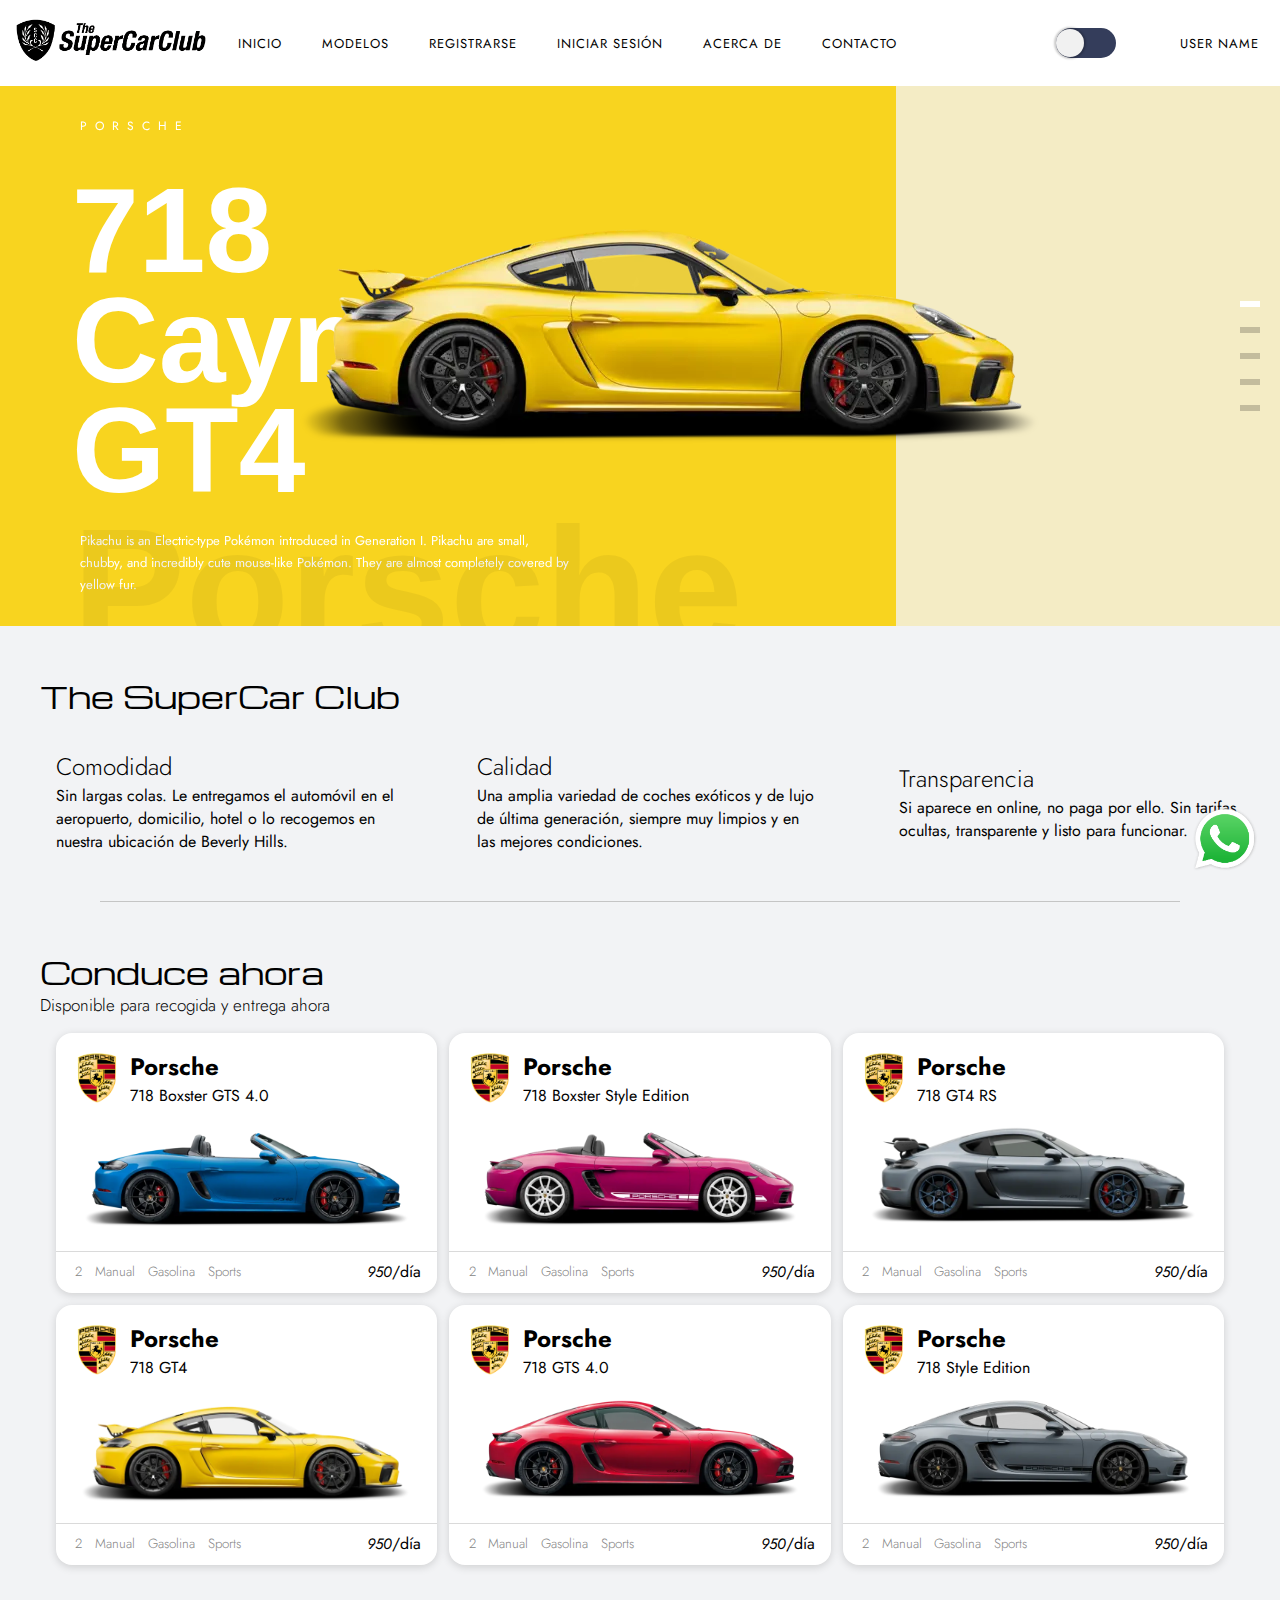
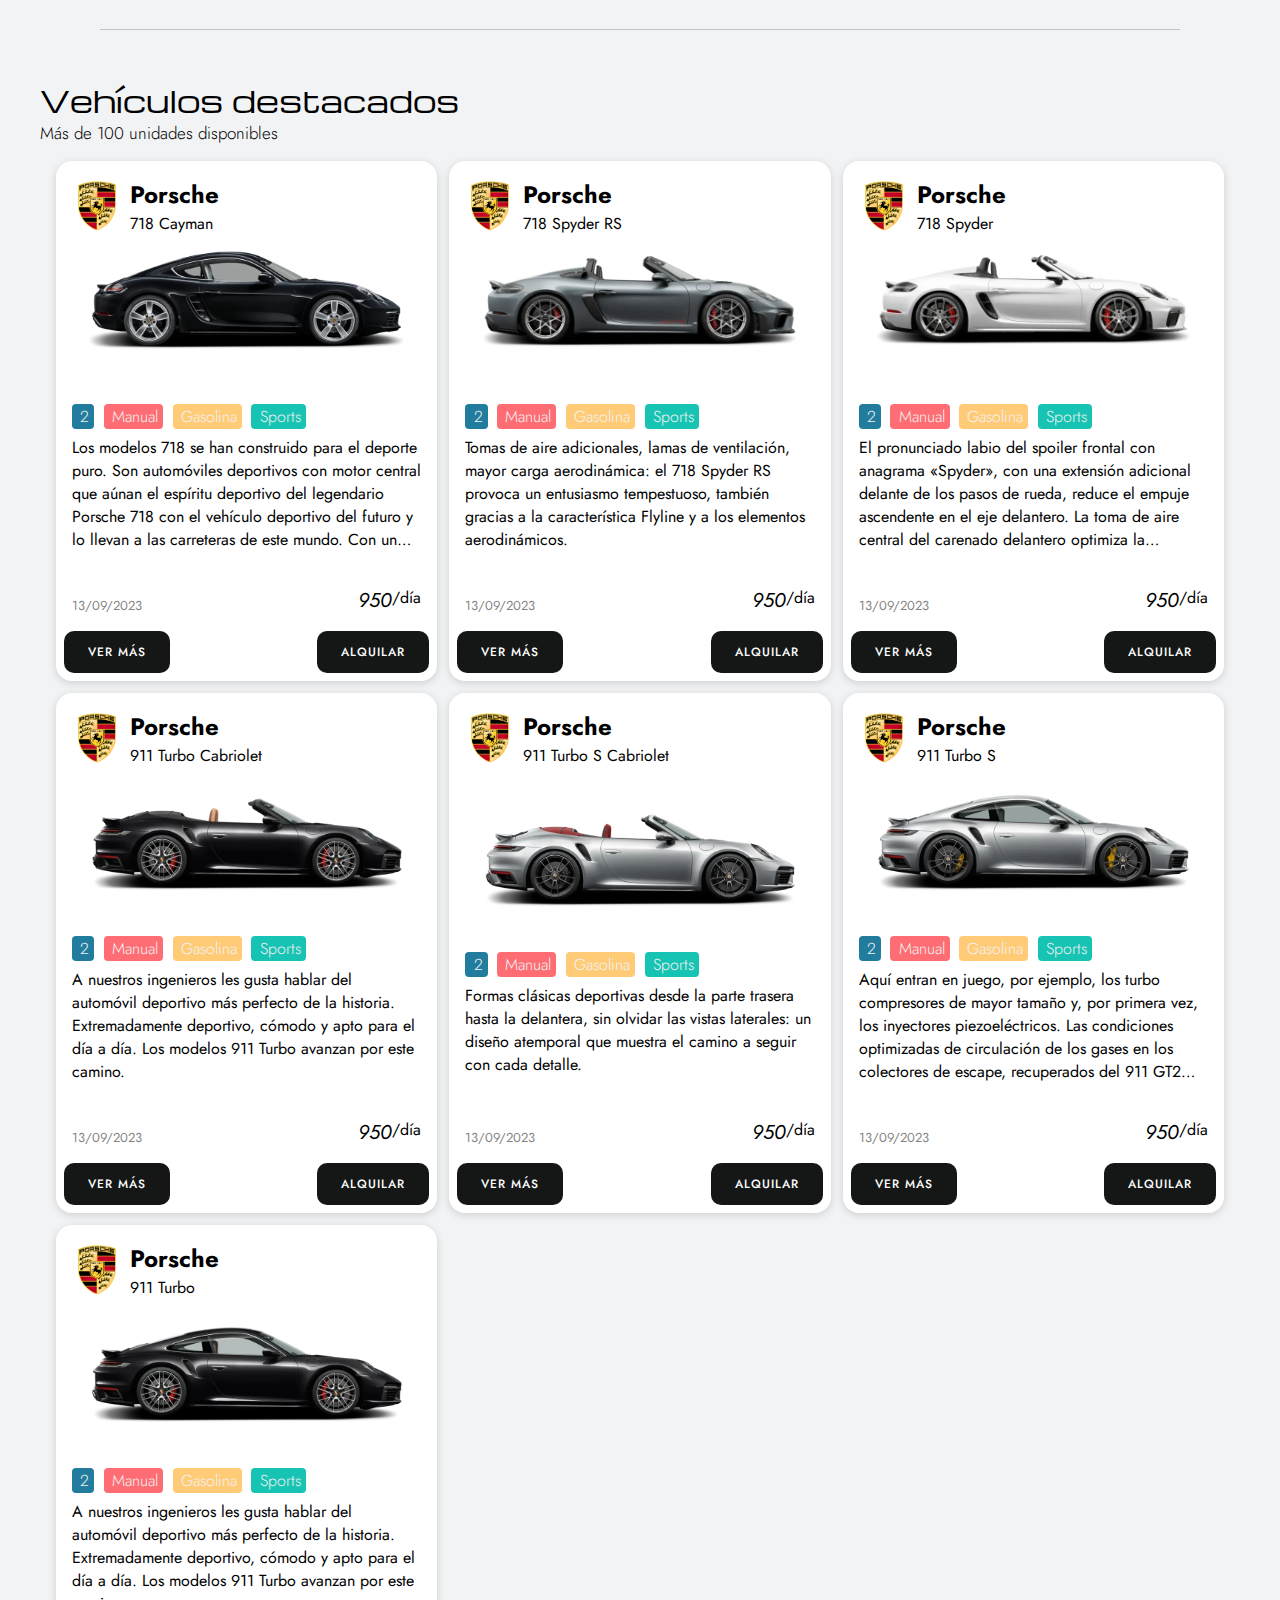
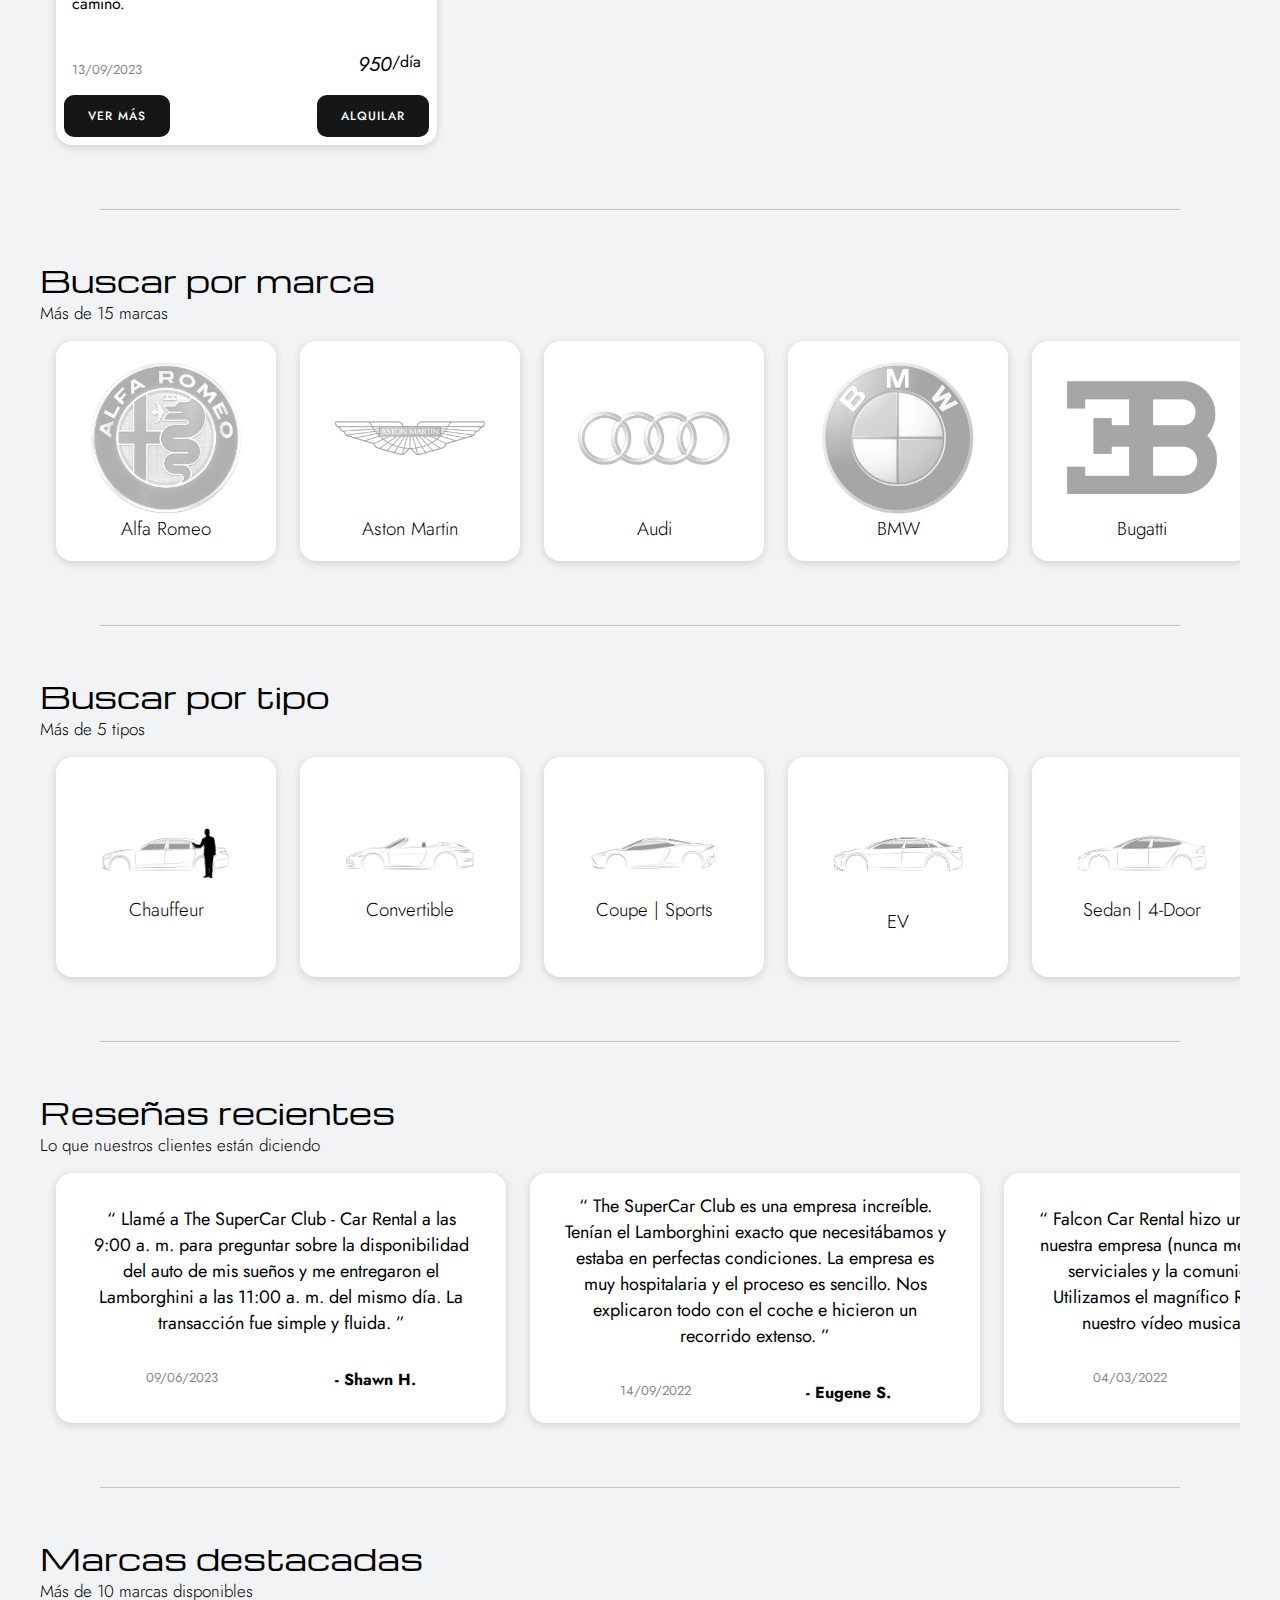
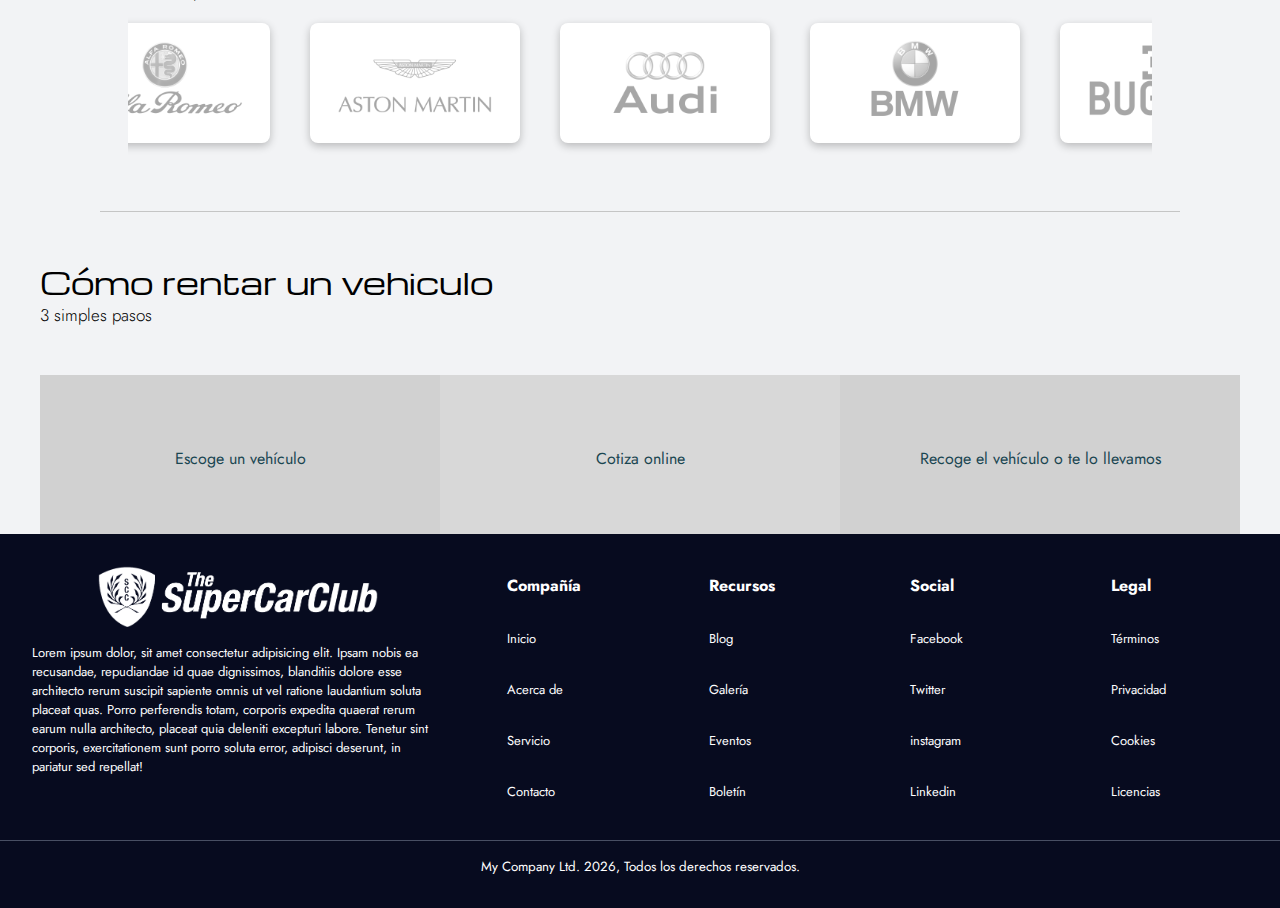
==== commit f92fda9b: "Actualización del Banner" ====
--- a/index.html
+++ b/index.html
@@ -14,6 +14,8 @@
   <link rel="stylesheet" href="https://cdnjs.cloudflare.com/ajax/libs/font-awesome/6.4.2/css/all.min.css"
     integrity="sha512-z3gLpd7yknf1YoNbCzqRKc4qyor8gaKU1qmn+CShxbuBusANI9QpRohGBreCFkKxLhei6S9CQXFEbbKuqLg0DA=="
     crossorigin="anonymous" referrerpolicy="no-referrer" />
+
+    <script src="https://code.jquery.com/jquery-3.6.0.min.js"></script> 
 </head>
 
 <body>
@@ -80,9 +82,89 @@
         <i class="fa-solid fa-user"></i>
       </a>
     </div>
-
   </header>
 
+  <div class="main-banner-10">
+    <div class="slider-warpper">
+      <div class="flex-container flex-yellow flex-active" data-slide="1">
+        <div class="flex-item flex-item-left">
+          <div class="flex-content">
+            <p class="text-sub">Porsche</p>
+            <h1 class="text-big">718 Cayman GT4</h1>
+            <p class="text-normal">Pikachu is an Electric-type Pokémon introduced in Generation I. Pikachu are small, chubby, and incredibly cute mouse-like Pokémon. They are almost completely covered by yellow fur.</p>
+          </div>
+          <p class="text-background">Porsche</p>
+        </div>
+        <div class="flex-item flex-item-right"></div>
+        <img class="pokemon-img" src="/assets/Cars/Porsche/porsche-718-cayman-gt4.webp"/>
+      </div>
+
+      <div class="flex-container flex-blue animate-start" data-slide="2">
+        <div class="flex-item flex-item-left">
+          <div class="flex-content">
+            <p class="text-sub">Porsche</p>
+            <h1 class="text-big">718 Cayman Boxster GTS4</h1>
+            <p class="text-normal">Pikachu is an Electric-type Pokémon introduced in Generation I. Pikachu are small, chubby, and incredibly cute mouse-like Pokémon. They are almost completely covered by yellow fur.</p>
+          </div>
+          <p class="text-background">Porsche</p>
+        </div>
+        <div class="flex-item flex-item-right"></div>
+        <img class="pokemon-img" src="/assets/Cars/Porsche/porsche-718-cayman-boxster-gts-4.webp"/>
+      </div>
+
+      <div class="flex-container flex--red animate-start" data-slide="3">
+        <div class="flex-item flex-item-left">
+          <div class="flex-content">
+            <p class="text-sub">Porsche</p>
+            <h1 class="text-big">718 Cayman GTS4</h1>
+            <p class="text-normal">Pikachu is an Electric-type Pokémon introduced in Generation I. Pikachu are small, chubby, and incredibly cute mouse-like Pokémon. They are almost completely covered by yellow fur.</p>
+          </div>
+          <p class="text-background">Porsche</p>
+        </div>
+        <div class="flex-item flex-item-right"></div>
+        <!-- <img class="pokemon-img" src="/assets/Cars/Porsche/porsche-718-caymanTribute Concert-gts-4.webp"/> -->
+        <img class="pokemon-img" src="/assets/Banner/porsche-normal.webp"/>
+      </div>
+
+      <div class="flex-container flex--darkblue animate-start" data-slide="4">
+        <div class="flex-item flex-item-left">
+          <div class="flex-content">
+            <p class="text-sub">Porsche</p>
+            <h1 class="text-big">718 Cayman Style Edition</h1>
+            <p class="text-normal">Pikachu is an Electric-type Pokémon introduced in Generation I. Pikachu are small, chubby, and incredibly cute mouse-like Pokémon. They are almost completely covered by yellow fur.</p>
+          </div>
+          <p class="text-background">Porsche</p>
+        </div>
+        <div class="flex-item flex-item-right"></div>
+        <img class="pokemon-img" src="/assets/Cars/Porsche/porsche-718-cayman-style-edition.webp"/>
+      </div>
+
+      <div class="flex-container flex--gray animate-start" data-slide="5">
+        <div class="flex-item flex-item-left">
+          <div class="flex-content">
+            <p class="text-sub">Porsche</p>
+            <h1 class="text-big">718 Spyder RS</h1>
+            <p class="text-normal">Pikachu is an Electric-type Pokémon introduced in Generation I. Pikachu are small, chubby, and incredibly cute mouse-like Pokémon. They are almost completely covered by yellow fur.</p>
+          </div>
+          <p class="text-background">Porsche</p>
+        </div>
+        <div class="flex-item flex-item-right"></div>
+        <img class="pokemon-img" src="/assets/Cars/Porsche/porsche-718-spyder-rs.webp"/>
+      </div>
+
+    </div>
+  
+    <div class="slider-navi">
+      <a href="#" class="slide-nav active" data-slide="1">1</a>
+      <a href="#" class="slide-nav" data-slide="2">2</a>
+      <a href="#" class="slide-nav" data-slide="3">3</a>
+      <a href="#" class="slide-nav" data-slide="4">4</a>
+      <a href="#" class="slide-nav" data-slide="5">5</a>
+    </div>
+  </div>
+
+
+<!-- 
   <div class="main-banner">
     <figure class="banner-img-container">
       <picture>
@@ -98,7 +180,7 @@
         Vehículos de lujo a tu alcance
       </p>
     </div>
-  </div>
+  </div> -->
 
   <main class="main-container main-max-width">
 
@@ -1200,6 +1282,8 @@
   </div>
 
   <script src="/js/main.js"></script>
+
+  
 </body>
 
 </html>--- a/css/styles.css
+++ b/css/styles.css
@@ -108,7 +108,7 @@
     align-items: center;
     justify-content: space-between;
     height: 86px;
-    z-index: 2;
+    z-index: 4;
 
     background-color: var(--header-bg-color);
 }
--- a/css/ui-sections.css
+++ b/css/ui-sections.css
@@ -1,5 +1,239 @@
 /*============================================================
-======================== BANNER SECTION ======================
+======================= BANNER 1 SECTION =====================
+=============================================================*/
+.slider-navi {
+	position: absolute;
+	top: 50%;
+	right: 20px;
+	transform: translateY(-50%);
+	-webkit-transform: translateY(-50%);
+	-moz-transform: translateY(-50%);
+	-ms-transform: translateY(-50%);
+	-o-transform: translateY(-50%);
+	z-index: 3;
+}
+.slider-navi a {
+	display: block;
+	height: 6px;
+	width: 20px;
+	margin: 20px 0;
+	text-indent: -9999px;
+	box-shadow: none;
+	border: none;
+	background: rgba(0,0,0,0.2);
+}
+
+.slider-navi a.active {
+	background: rgba(255,255,255,1);
+}
+
+.main-banner-10 {
+    position: relative;
+    /* height: calc(100vh - 86px); */
+    height: 60vh;
+    font-size: 100%;
+}
+
+
+.flex-container {
+    position: absolute;
+    top: 0;
+    left: 0;
+
+    display: flex;
+    display: -webkit-flex;
+	display: -moz-flex;
+	display: -ms-flex;
+
+    -webkit-flex-flow: row wrap;
+	-moz-flex-flow: row wrap;
+	-ms-flex-flow: row wrap;
+	-o-flex-flow: row wrap;
+	flex-flow: row wrap; 
+
+	-webkit-justify-content: flex-start;
+	-moz-justify-content: flex-start;
+	-ms-justify-content: flex-start;
+	-o-justify-content: flex-start;
+	justify-content: flex-start;
+
+    height: 60vh;
+	width: 100%;
+	z-index: 1;
+}
+
+.flex-container.flex-active {
+    z-index: 2;
+}
+
+.text-sub {
+    font-size: 12px;
+	letter-spacing: 0.5rem;
+	text-transform: uppercase;
+	margin-bottom: 40px;
+}
+
+.text-big {
+    font-family: 'Poppins', sans-serif;
+    font-size: 7.5em;
+    font-weight: 700;
+    line-height: 110px;
+    margin-left: -8px;
+}
+
+.text-normal {
+    font-size: 13px;
+    color: white;
+    line-height: 22px;
+    margin-top: 25px;
+}
+
+.text-background {
+    font-family: 'Poppins', sans-serif;
+    position: absolute;
+    left: 72px;
+    bottom: -60px;
+    color: rgba(0,0,0,0.05);
+    font-size: 170px;
+    font-weight: 700;
+}
+
+.flex-item {
+    height: 60vh;
+    color: #fff;
+    transition: transform 0.1s linear;
+}
+
+.flex-item-left{
+    display: flex;
+	display: -webkit-flex;
+	display: -moz-flex;
+	display: -ms-flex;
+
+    align-items: center;
+	-webkit-align-items: center;
+	-moz-align-items: center;
+	-ms-align-items: center;
+
+    width: 70%;
+	transform-origin: left bottom;
+	transition: transform 0.1s linear 0.4s;
+	opacity: 0;
+	position: relative;
+	overflow: hidden;
+}
+
+.flex-item-right {
+	width: 30%;
+	transform-origin: right center;
+	transition: transform 0.1s linear 0s;
+	opacity: 0;
+}
+
+.flex-preStart .flex-item-left,
+.flex-preStart .flex-item-right,
+.flex-active .flex-item-left,
+.flex-active .flex-item-right {
+	opacity: 1;
+}
+
+/* blue */
+.flex-blue .flex-item-left {
+	background: #3e9fe6;
+}
+.flex-blue .flex-item-right {
+	background: #d3eaef;
+}
+
+/* yellow */
+.flex-yellow .flex-item-left {
+	background: #f8d41f;
+}
+.flex-yellow .flex-item-right {
+	background: #f4ecc5;
+}
+
+/* red */
+.flex--red .flex-item-left {
+	background: #f64f37;
+}
+.flex--red .flex-item-right {
+	background: #ffebcd;
+}
+
+/* dark blue */
+.flex--darkblue .flex-item-left {
+	background: #476089;
+}
+.flex--darkblue .flex-item-right {
+	background: #ade8f7;
+}
+
+/* gray */
+.flex--gray .flex-item-left {
+	background: #424242;
+}
+.flex--gray .flex-item-right {
+	background: #a7bcbb;
+}
+
+.flex-content {
+	margin-left: 80px;
+	width: 55%;
+	opacity: 1;
+	transform: translate3d(0,0,0);
+	transition: transform 0.2s linear 0.2s, opacity 0.1s linear 0.2s;
+}
+
+.pokemon-img {
+	position: absolute;
+	bottom: 20px;
+	right: 10%;
+	max-height: 50vw;
+	opacity: 1;
+	transform: translate3d(0,0,0);
+	transition: opacity 0.43s 0.6s, transform 0.4s 0.65s cubic-bezier(0, 0.88, 0.4, 0.93);
+}
+
+
+/* Animate-START point */
+
+.flex-container.animate-start .flex-content {
+	transform: translate3d(0,-200%,0);
+	opacity: 0;
+}
+
+.flex-container.animate-start .pokemon-img {
+	transform: translate3d(-200px,0,0);
+	opacity: 0;
+}
+
+/* Animate-END point */
+
+.flex-container.animate-end .flex-item-left {
+	transform: scaleY(0);
+}
+
+.flex-container.animate-end .flex-item-right {
+	transform: scaleX(0);
+}
+
+.flex-container.animate-end .flex-content {
+	transform: translate3d(0,200%,0);
+	opacity: 0;
+}
+
+.flex-container.animate-end .pokemon-img {
+	transform: translate3d(200px,0,0);
+	opacity: 0;
+}
+
+/*============================================================
+======================= BANNER 1 SECTION =====================
+=============================================================*/
+
+/*============================================================
+======================= BANNER 2 SECTION =====================
 =============================================================*/
 .main-banner {
     height: 370px;
@@ -43,7 +277,7 @@
     transform: translateX(-20px) translateY(18px);
 }
 /*============================================================
-======================= BANNER SECTION END ===================
+====================== BANNER 2 SECTION END ==================
 =============================================================*/
 
 
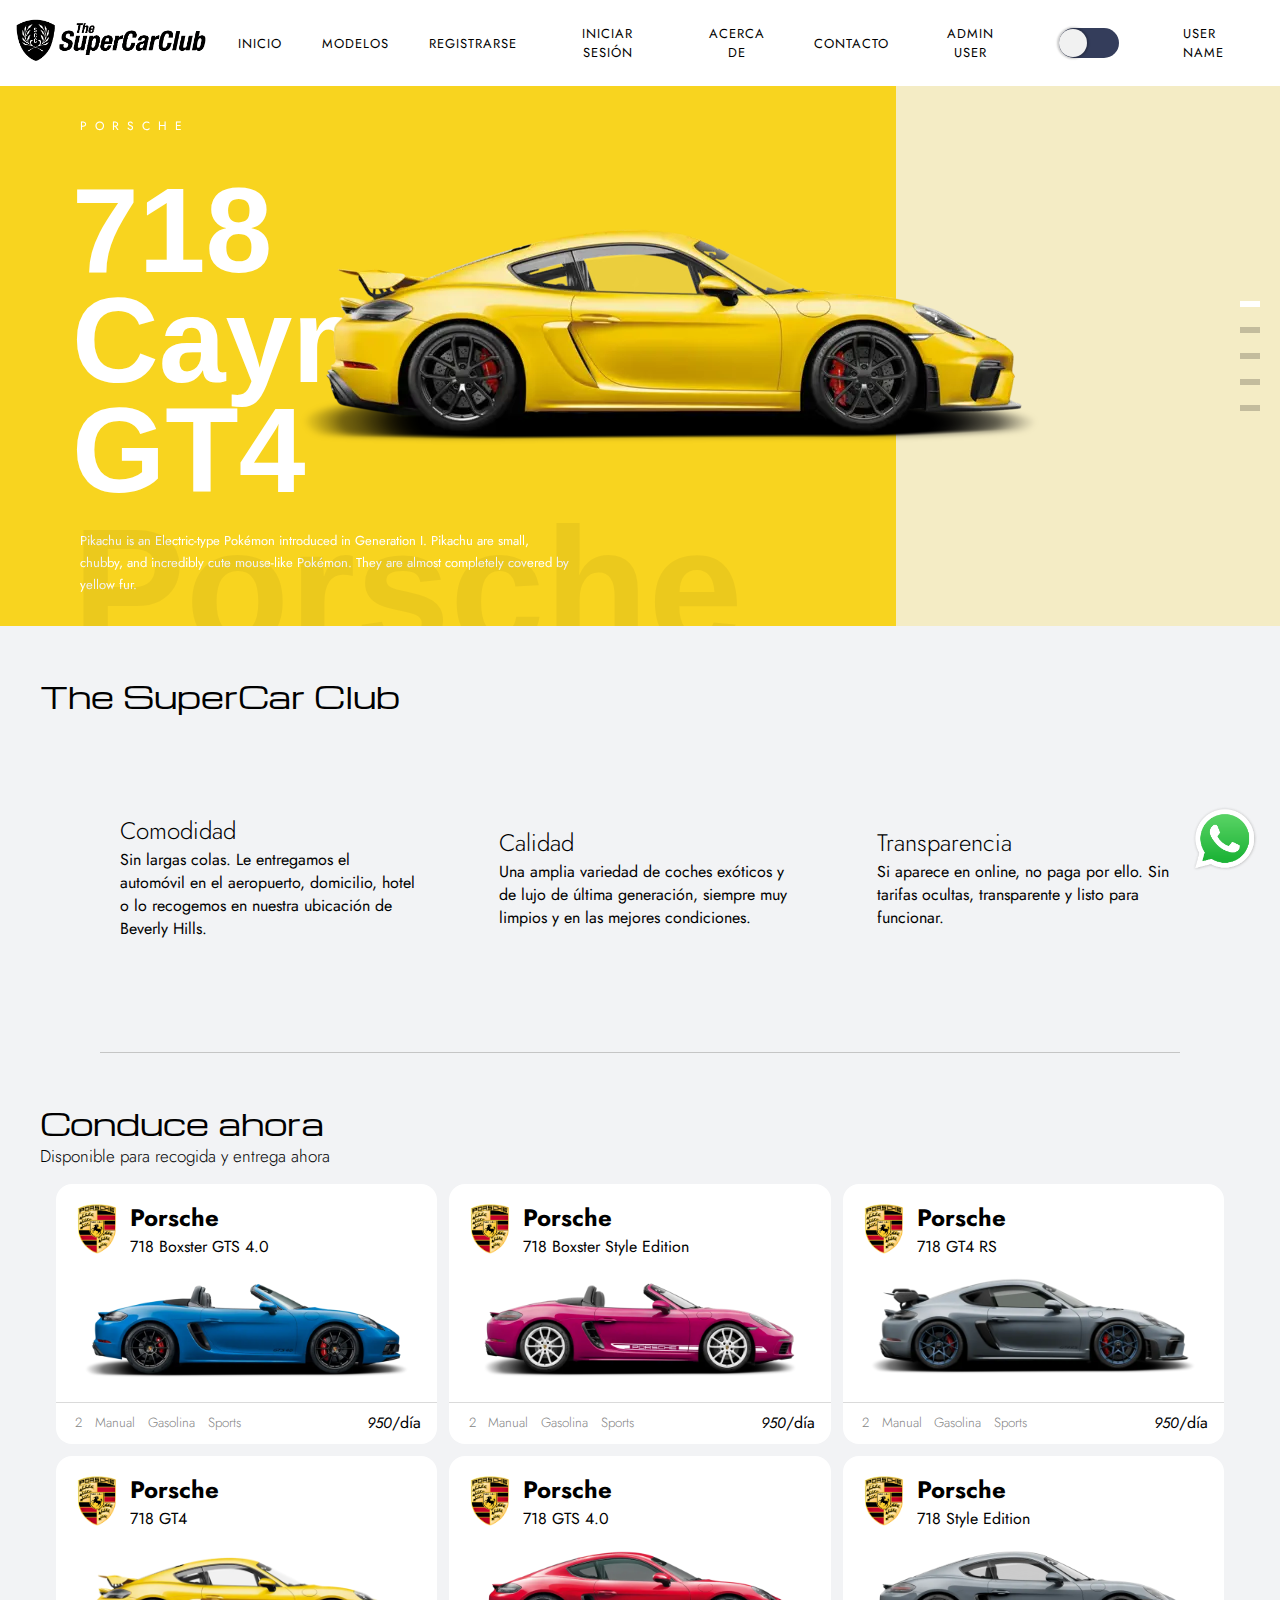
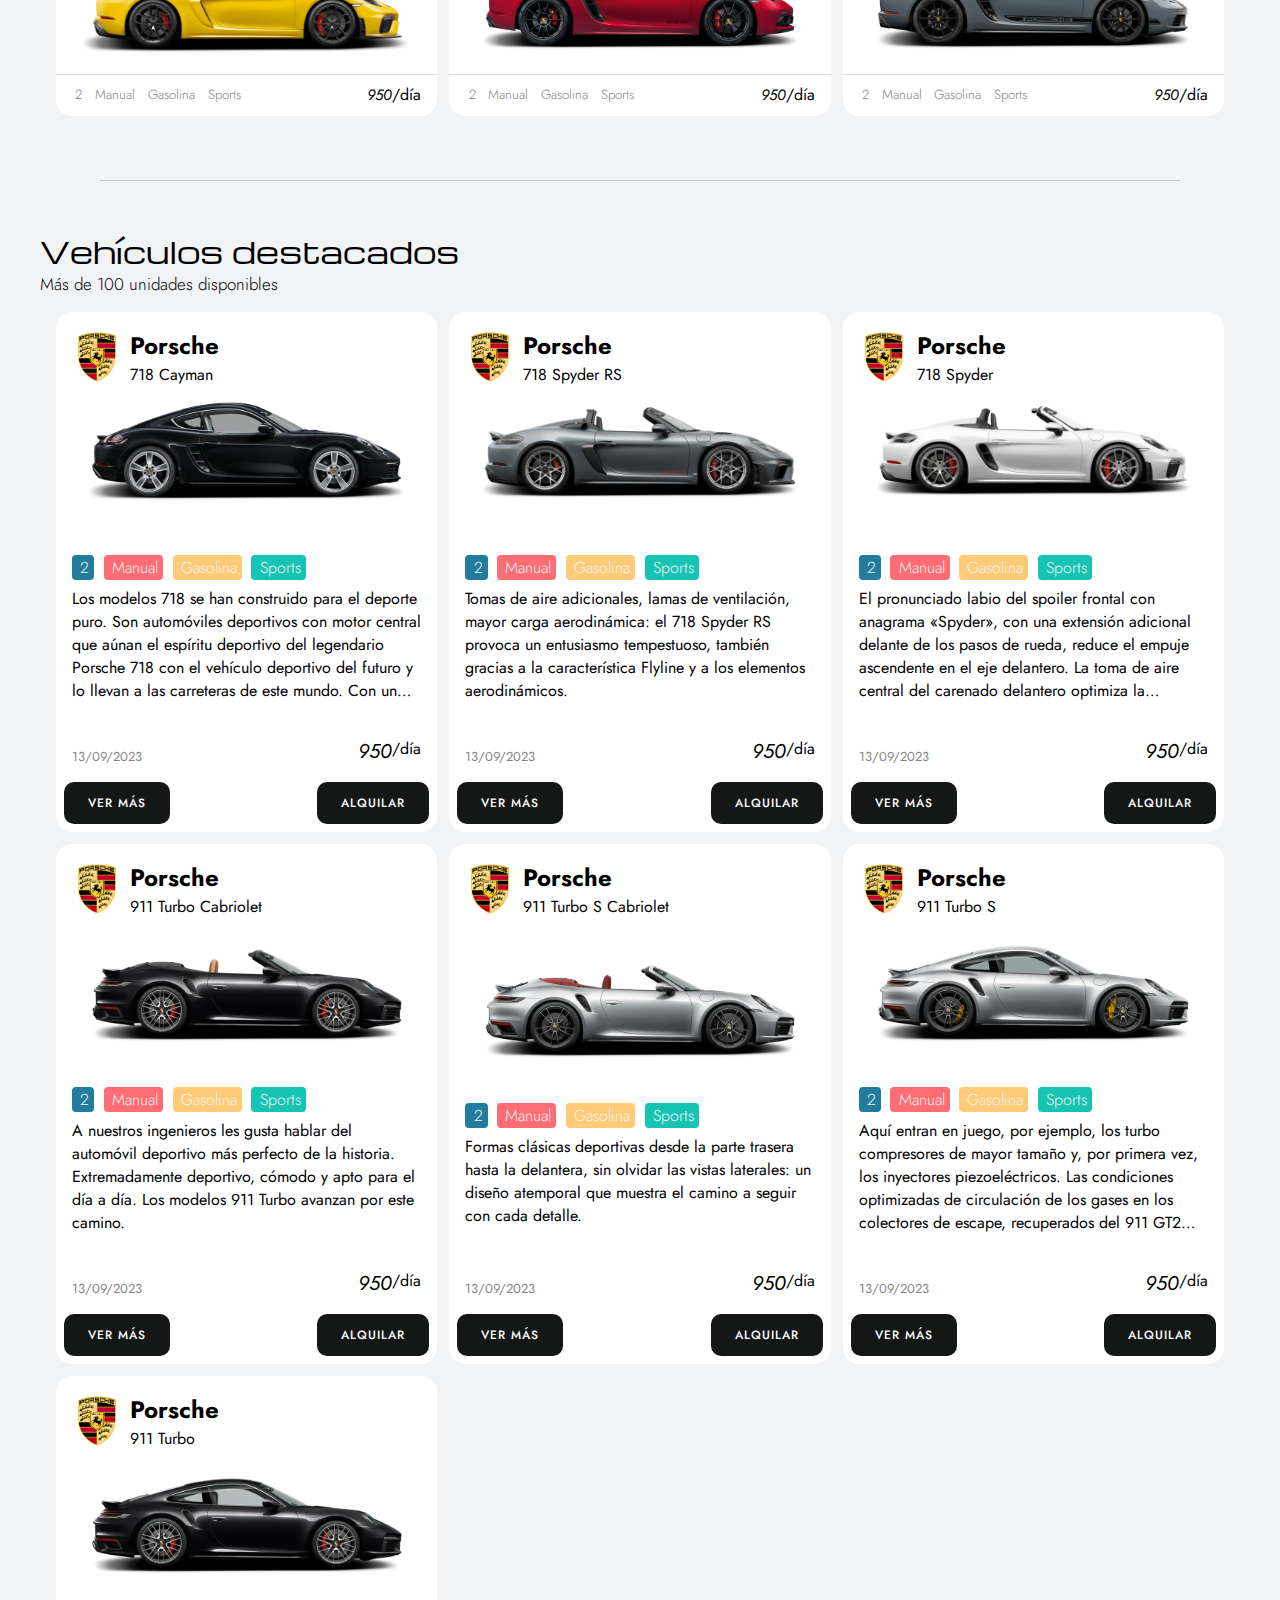
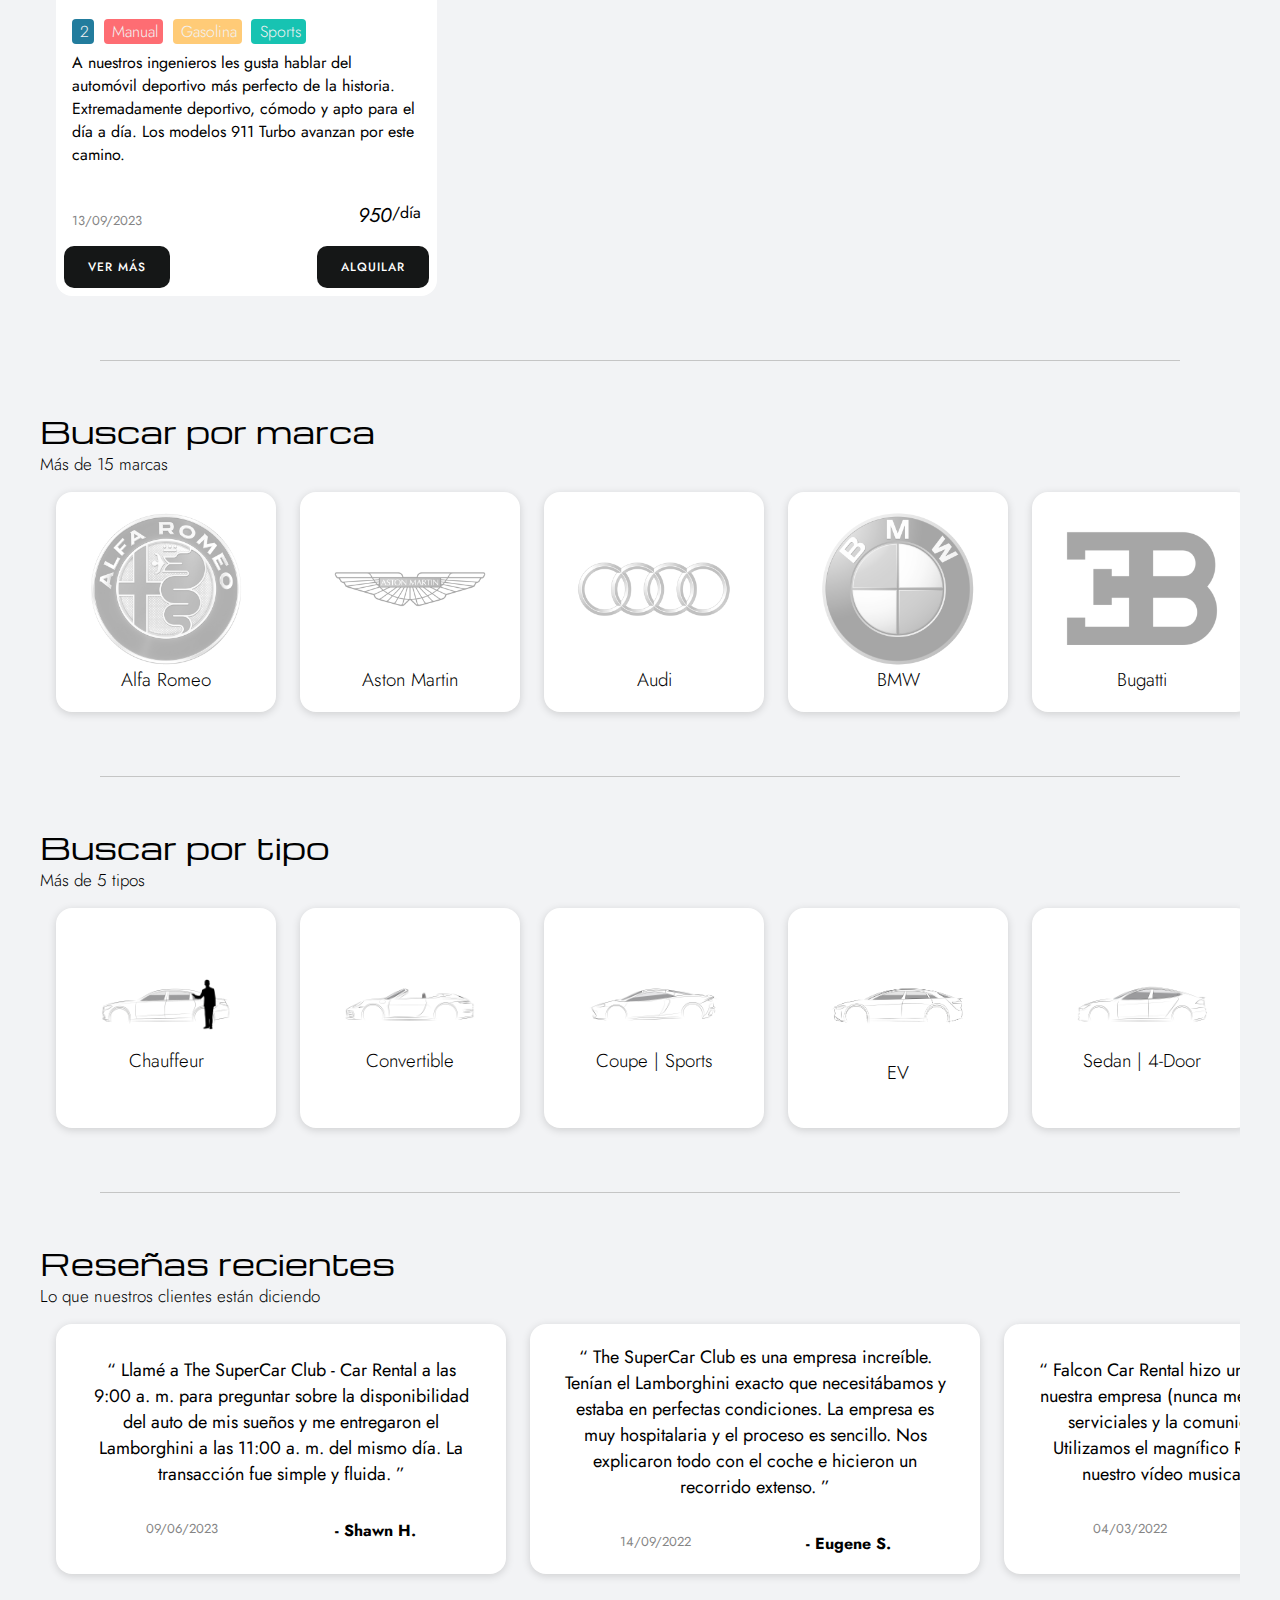
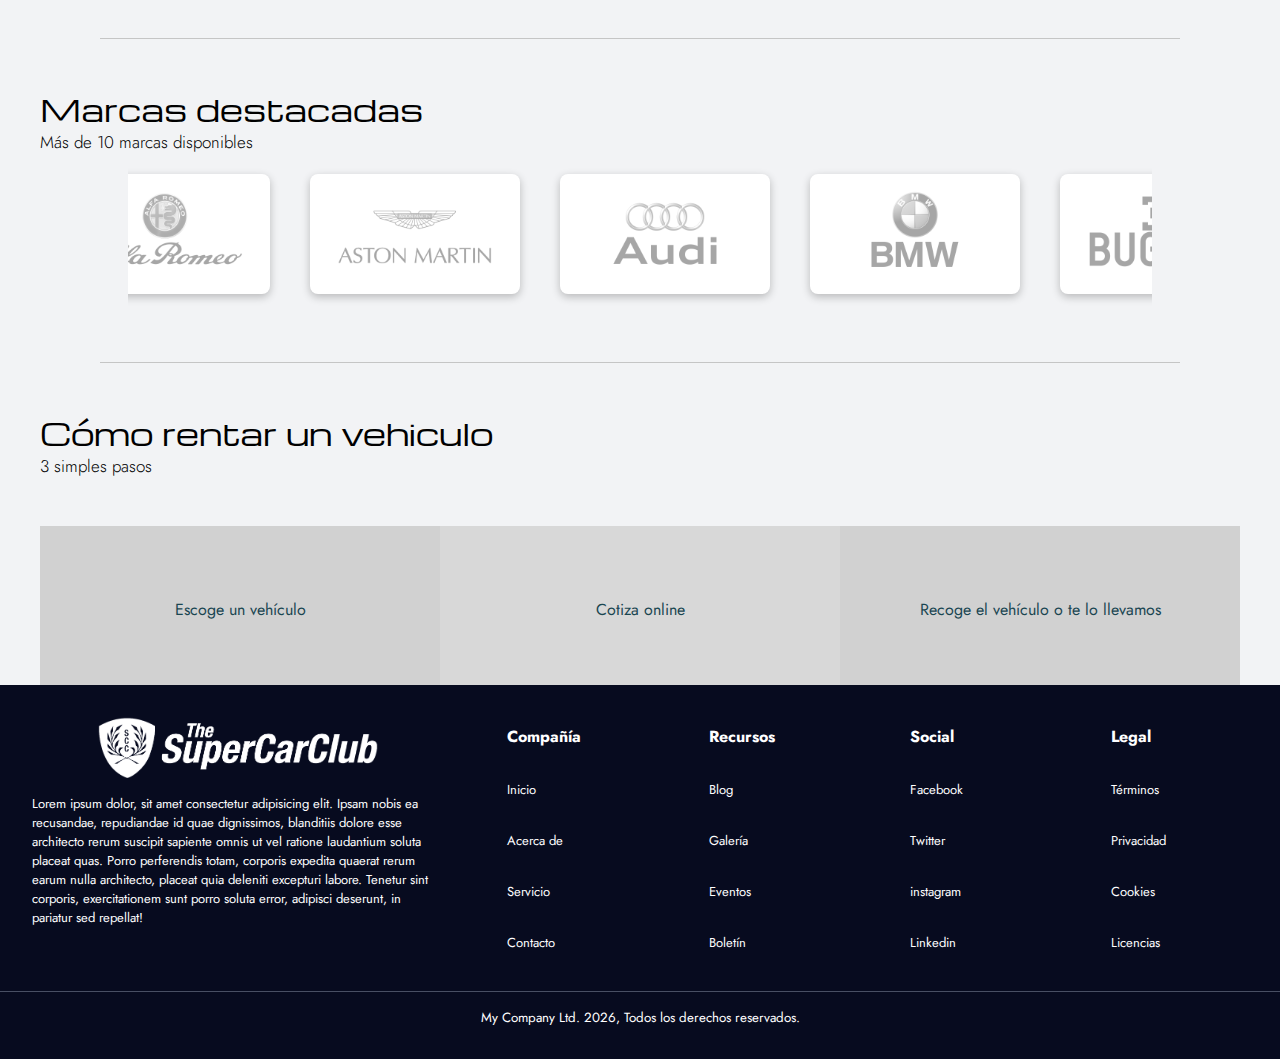
==== commit 921707a8: "Fin de administrador de Usuarios" ====
--- a/index.html
+++ b/index.html
@@ -14,8 +14,8 @@
   <link rel="stylesheet" href="https://cdnjs.cloudflare.com/ajax/libs/font-awesome/6.4.2/css/all.min.css"
     integrity="sha512-z3gLpd7yknf1YoNbCzqRKc4qyor8gaKU1qmn+CShxbuBusANI9QpRohGBreCFkKxLhei6S9CQXFEbbKuqLg0DA=="
     crossorigin="anonymous" referrerpolicy="no-referrer" />
-
-    <script src="https://code.jquery.com/jquery-3.6.0.min.js"></script> 
+  <script src="/js/initialData.js" ></script>
+  <script src="https://code.jquery.com/jquery-3.6.0.min.js"></script>
 </head>
 
 <body>
@@ -54,6 +54,9 @@
         <li class="nav-item">
           <a class="nav-link" href="/pages/contact/contact.html">Contacto</a>
         </li>
+        <li class="nav-item">
+          <a class="nav-link" href="/pages/admin/user-admin.html">Admin User</a>
+        </li>
       </ul>
     </nav>
 
@@ -162,25 +165,6 @@
       <a href="#" class="slide-nav" data-slide="5">5</a>
     </div>
   </div>
-
-
-<!-- 
-  <div class="main-banner">
-    <figure class="banner-img-container">
-      <picture>
-        <source class="banner-img" srcset="/assets/Banner/porsche-normal-1.webp" media="(width > 1200px)">
-        <img class="banner-img" src="/assets/Banner/porsche-normal-2.webp" alt="Banner main image">
-      </picture>
-    </figure>
-    <div class="banner-info">
-      <h1 class="banner-title">
-        Taycan.
-      </h1>
-      <p class="banner-text">
-        Vehículos de lujo a tu alcance
-      </p>
-    </div>
-  </div> -->
 
   <main class="main-container main-max-width">
 
--- a/css/styles.css
+++ b/css/styles.css
@@ -31,6 +31,7 @@
     --text-message-color: hsla(0, 1%, 34%, 0.822);
     --icons-color: #000000;
     --input-color: #ffffff;
+    --button-color: #151717;
     --scrollbar-track-color: #f2f2f2;
     --scrollbar-thumb-color: #323a4b;
 
@@ -49,7 +50,7 @@
 @media (prefers-color-scheme: dark) {
     :root {
         --header-bg-color: #03131a;
-        --body-bg-color: #03131a;
+        --body-bg-color: rgb(33,36,46);
         --footer-bg-color: #03131a;
         --features-bg-color-1: #92daec;
         --features-bg-color-2: #8acee0;
@@ -63,14 +64,15 @@
         --text-color-reverse: #000000;
         --text-message-color: hsla(0, 0%, 73%, 0.822);
         --icons-color: #ffffff;
-        --input-color: #051c27;
+        --input-color: rgb(40,45,58);
+        --button-color: rgb(105,222,210);
         --scrollbar-track-color: #01080b;
         --scrollbar-thumb-color: #d4ff9d;
 
-        --card-color: #051c27;;
+        --card-color: rgb(40,45,58);
         --border-color: rgb(66, 66, 66);
         --box-shadow-1: rgba(217, 217, 217, 0.15) 0px 2px 8px 0px;
-        --box-shadow-2: rgba(255, 255, 255, 0.2) 0px 2px 8px 0px;
+        --box-shadow-2: rgba(255, 255, 255, 0.3) 0px 0px 0px 1px inset, rgba(0, 0, 0, 0.9) 0px 0px 0px 1px;
 
         --body-color: #dddee0;
         --theme-bg-color: #212835;
--- a/css/ui-elements.css
+++ b/css/ui-elements.css
@@ -191,13 +191,11 @@
     border-radius: 10px;
     outline: none;
     transition: all 0.3s cubic-bezier(0.19, 1, 0.22, 1);
-    box-shadow: 0px 0px 20px -18px;
-
-    border: 1.5px solid lightgrey;
+
+    border: 1.5px solid rgb(40, 45, 58);
     background-color: var(--input-color);
-
     font-family: var(--body-font);
-    color: rgb(0, 0, 0);
+    color: var(--text-color)
 }
 
 .textareaSimple {
@@ -206,7 +204,7 @@
 }
 
 .inputSimple:hover, .textareaSimple:hover, .selectSimple:hover{
-    border: 2px solid rgb(175, 175, 175);
+    border: 2px solid rgb(80, 88, 113);
     box-shadow: 0px 0px 20px -17px;
 }
 
@@ -214,9 +212,9 @@
     transform: scale(0.95);
 }
 
-.inputSimple:focus, .textareaSimple:focus, .selectSimple:focus{
-    border: 2px solid grey;
-}
+/* .inputSimple:focus, .textareaSimple:focus, .selectSimple:focus{
+    border: 2px solid rgb(192, 192, 192);
+} */
 /*============================================================
 ====================== INPUT SIMPLE END ======================
 =============================================================*/
@@ -225,6 +223,11 @@
 /*============================================================
 ========================= INPUT ICON =========================
 =============================================================*/
+.input-group {
+    flex-grow: 1;
+    margin-top: .4rem;
+}
+
 .inputIconForm {
     border-radius: 10px;
     height: 50px;
@@ -233,8 +236,13 @@
     padding-left: 10px;
     transition: 0.2s ease-in-out;
 
-    border: 1.5px solid #ecedec;
-    background-color: var(--input-color)
+    border: 1.5px solid rgb(40, 45, 58);
+    background-color: var(--input-color);
+
+    & select{
+        appearance: none;
+        cursor: pointer;
+    }
 }
 
 .inputIcon {
@@ -247,13 +255,13 @@
     outline: none;
 
     background-color: var(--input-color);
-
     font-family: var(--body-font);
-    color: var(--text-color)
-}
+    color: var(--text-color);
+}
+
 
 .inputIconForm:hover {
-    border: 2px solid rgb(0, 0, 0);
+    border: 2px solid rgb(80, 88, 113);
     box-shadow: 0px 0px 20px -17px;
 }
 
@@ -261,9 +269,9 @@
     transform: scale(0.95);
 }
 
-.inputIconForm:focus {
+/* .inputIconForm:focus {
     border: 2px solid rgb(192, 192, 192);
-} 
+}  */
 /*============================================================
 ======================= INPUT ICON END =======================
 =============================================================*/
@@ -282,13 +290,13 @@
     width: 100%;
     cursor: pointer;
 
-    background-color: #151717;
-
-    font-family: var(--body-font);
-    color: aliceblue;
     font-weight: 500;
     letter-spacing: 1px;
     text-transform: uppercase;
+
+    background-color: var(--button-color);
+    font-family: var(--body-font);
+    color: var(--text-color-reverse);
 }
 /*============================================================
 ===================== BUTTON SIMPLE END ======================
@@ -350,4 +358,67 @@
 }
 /*============================================================
 ======================= BUTTON ICON END ======================
+=============================================================*/
+
+
+/*============================================================
+========================= BUTTON EDIT ========================
+=============================================================*/
+.btn-edit {
+    background-color:#ffd147;
+    color: black;
+    
+    &:hover {
+        background-color:#ffc107;
+    }
+}
+/*============================================================
+======================= BUTTON EDIT END ======================
+=============================================================*/
+
+
+/*============================================================
+===================== CYBERPUNK CHECKBOX =====================
+=============================================================*/
+.cyberpunk-checkbox {
+    appearance: none;
+    width: 30px;
+    height: 20px;
+    border: 2px solid var(--button-color);
+    border-radius: 5px;
+    background-color: transparent;
+    display: inline-block;
+    position: relative;
+    margin-right: 10px;
+    cursor: pointer;
+}
+
+.cyberpunk-checkbox:before {
+    content: "";
+    background-color: var(--button-color);
+    display: block;
+    position: absolute;
+    top: 50%;
+    left: 50%;
+    transform: translate(-50%, -50%) scale(0);
+    width: 20px;
+    height: 10px;
+    border-radius: 3px;
+    transition: all 0.3s ease-in-out;
+}
+
+.cyberpunk-checkbox:checked:before {
+    transform: translate(-50%, -50%) scale(1);
+}
+
+.cyberpunk-checkbox-label {
+    margin-top: 1rem !important;
+    cursor: pointer;
+    user-select: none;
+    display: flex !important;
+    align-items: center;
+    justify-content: start;
+}
+/*============================================================
+=================== CYBERPUNK CHECKBOX END ===================
 =============================================================*/--- a/css/ui-sections.css
+++ b/css/ui-sections.css
@@ -294,6 +294,7 @@
     align-items: center;
     gap: 4rem;
     list-style: none;
+    padding: 4rem;
 
     & li {
         display: flex;
--- a/css/ui-cards.css
+++ b/css/ui-cards.css
@@ -82,7 +82,7 @@
     /* max-width: 480px; */
     border-radius: 16px;
     background: var(--card-color);
-    box-shadow: var(--box-shadow-1);
+    /* box-shadow: var(--box-shadow-1); */
     cursor: pointer;
     transition: all 300ms ease;
 
@@ -203,7 +203,7 @@
     height: 520px;
     background: var(--card-color);
     border-radius: 16px;
-    box-shadow: var(--box-shadow-1);
+    /* box-shadow: var(--box-shadow-1); */
     transition: all 300ms ease;
 
     &:hover {
@@ -333,16 +333,17 @@
     .card-second-btn {
         padding: 12px 24px;
         font-size: 12px;
-        color: white;
         text-decoration: none;
         border: none;
         font-weight: 500;
         border-radius: 10px;
         cursor: pointer;
-        background-color: #151717;
-        font-family: var(--body-font);
         letter-spacing: 1px;
         text-transform: uppercase;
+
+        background-color: var(--button-color);
+        font-family: var(--body-font);
+        color: var(--text-color-reverse);
     }
 }
 /*============================================================
--- a/css/ui-basic.css
+++ b/css/ui-basic.css
@@ -1,31 +1,64 @@
-margin-t-3 {
-    margin-top: 3rem;
+.margin-y-1 {
+    margin: 1rem 0;
 }
 
-margin-b-3 {
-    margin-bottom: 3rem;
+.margin-x-1 {
+    margin: 0 1rem;
 }
 
-margin-y-3 {
-    margin: 3rem 0;
+.margin-t-1 {
+    margin-top: 1rem;
 }
 
-margin-x-3 {
-    margin: 0 3rem;
+.margin-b-1 {
+    margin-bottom: 1rem;
 }
 
-padding-t-3{
-    padding-top: 3rem;
+.padding-1 {
+    padding: 1rem;
 }
 
-padding-b-3{
-    padding-bottom: 3rem;
+.padding-t-1{
+    padding-top: 1rem;
 }
 
-padding-y-3{
-    padding: 3rem 0;
+.padding-b-1{
+    padding-bottom: 1rem;
 }
 
-padding-x-3{
-    padding: 0 3rem;
-}+.padding-y-1{
+    padding: 1rem 0;
+}
+
+.padding-x-1{
+    padding: 0 1rem;
+}
+
+.width-100 {
+    width: 100%;
+}
+
+.flex-row {
+    display: flex;
+    flex-direction: row;
+    /* align-items: center;
+    justify-content: center; */
+    flex-wrap:wrap;
+    width: 100%;
+    gap: 12px;
+}
+
+.flex-column {
+    display: flex;
+    flex-direction: column;
+    /* align-items: center;
+    justify-content: center; */
+    flex-wrap:wrap;
+    width: 100%;
+    gap: 12px;
+}
+
+.position-sticky {
+    position: sticky;
+    top: 113px
+}
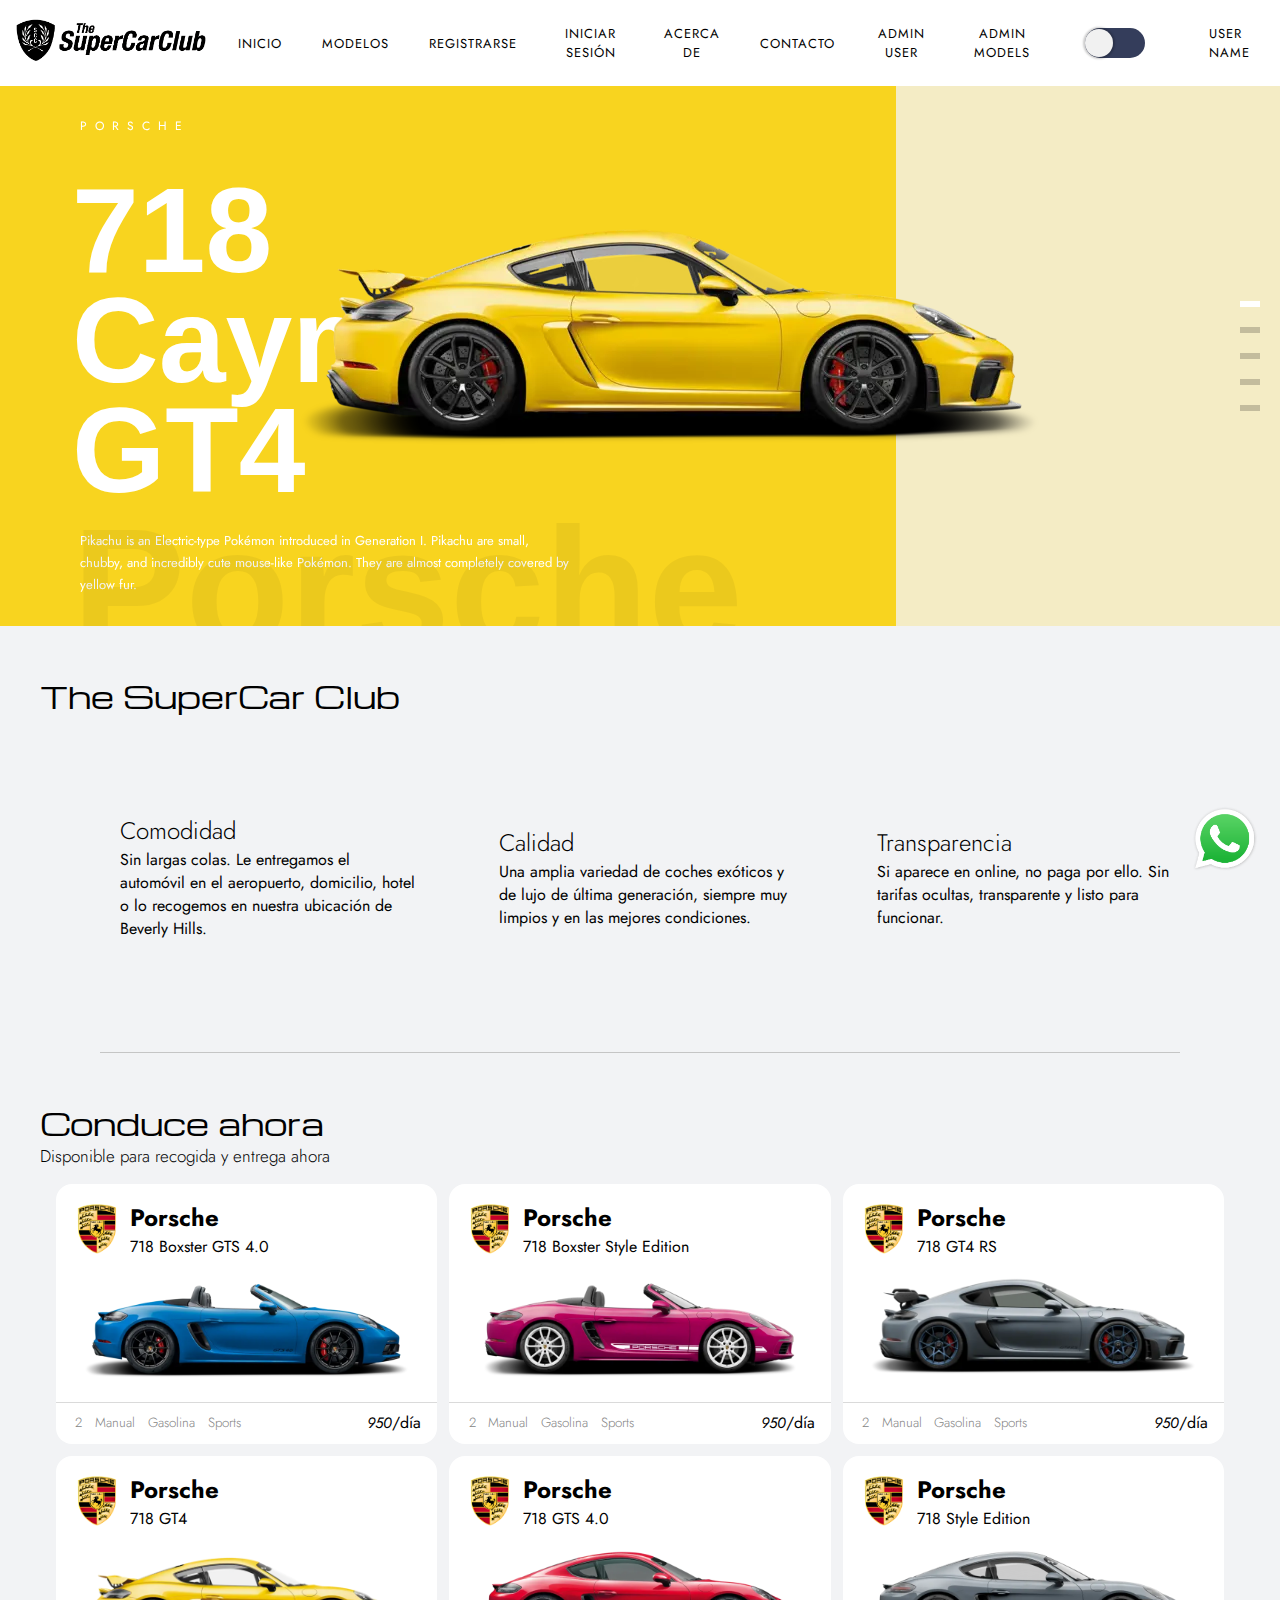
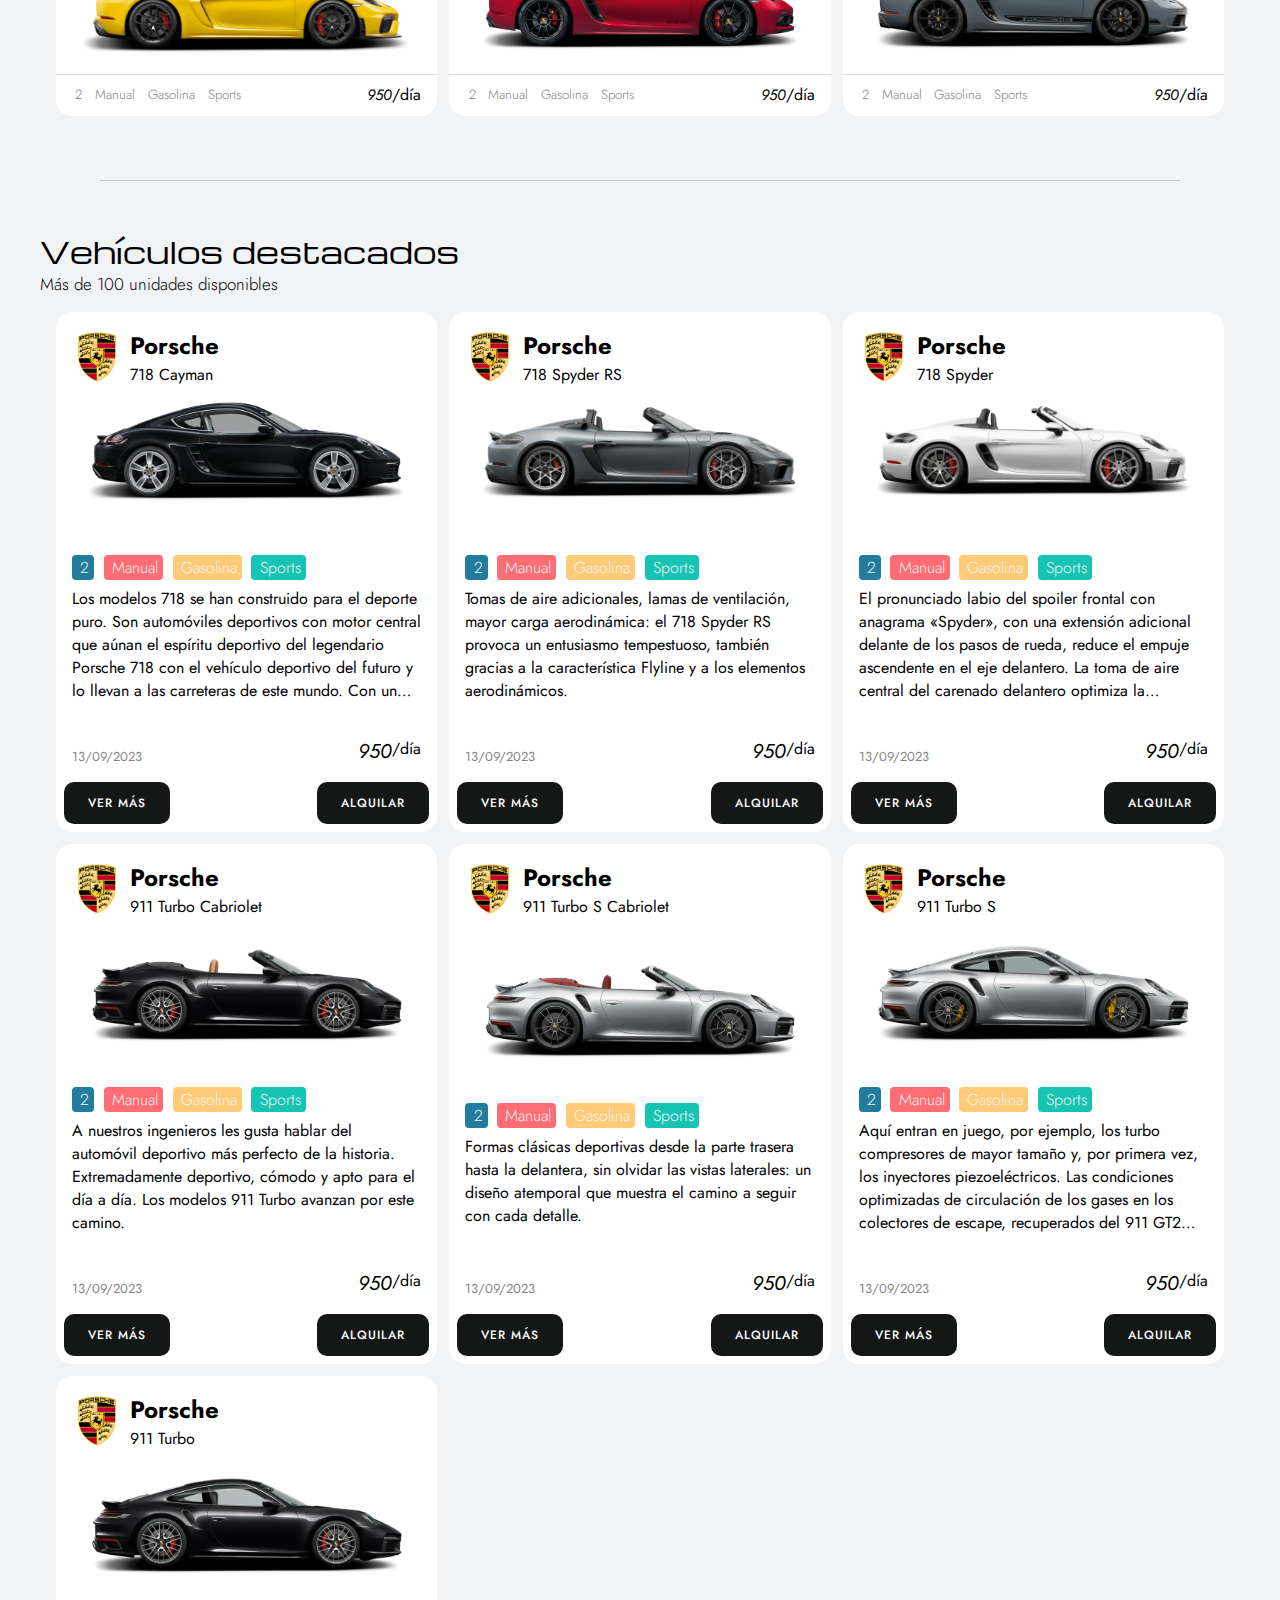
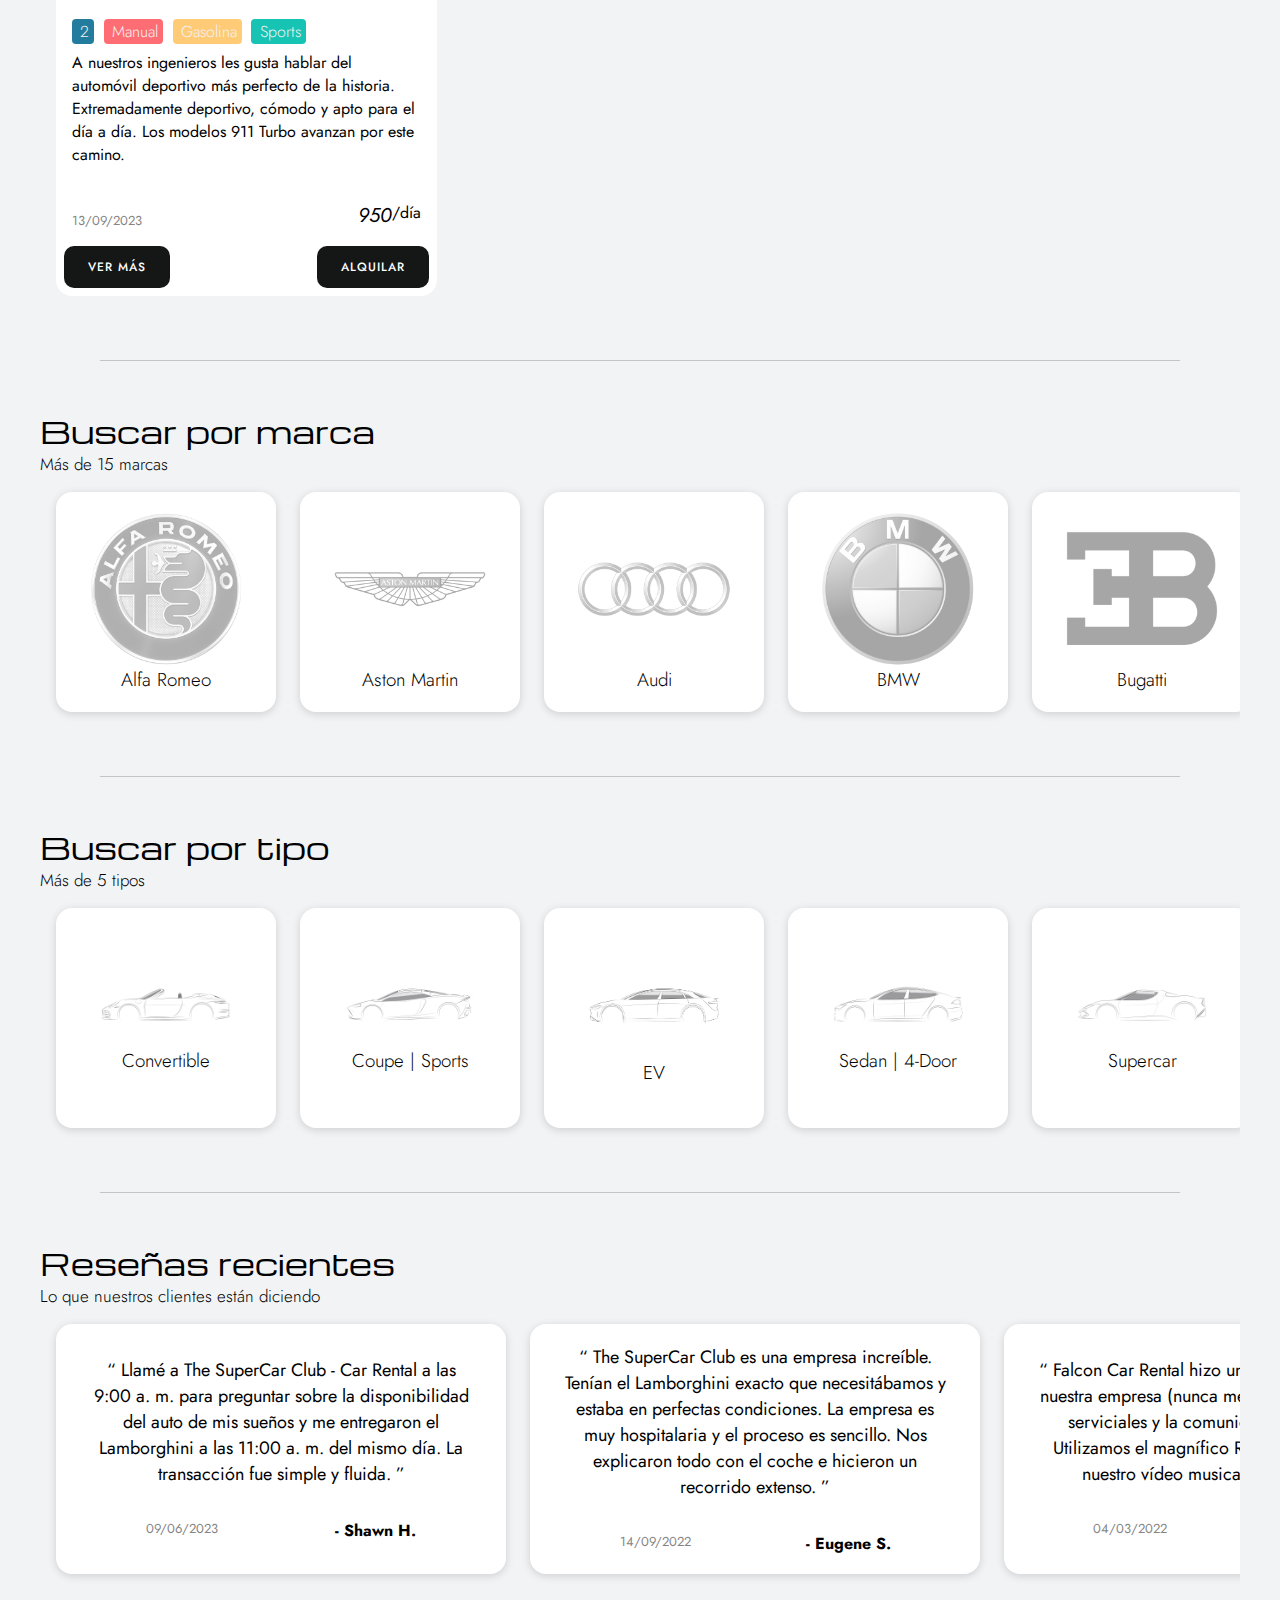
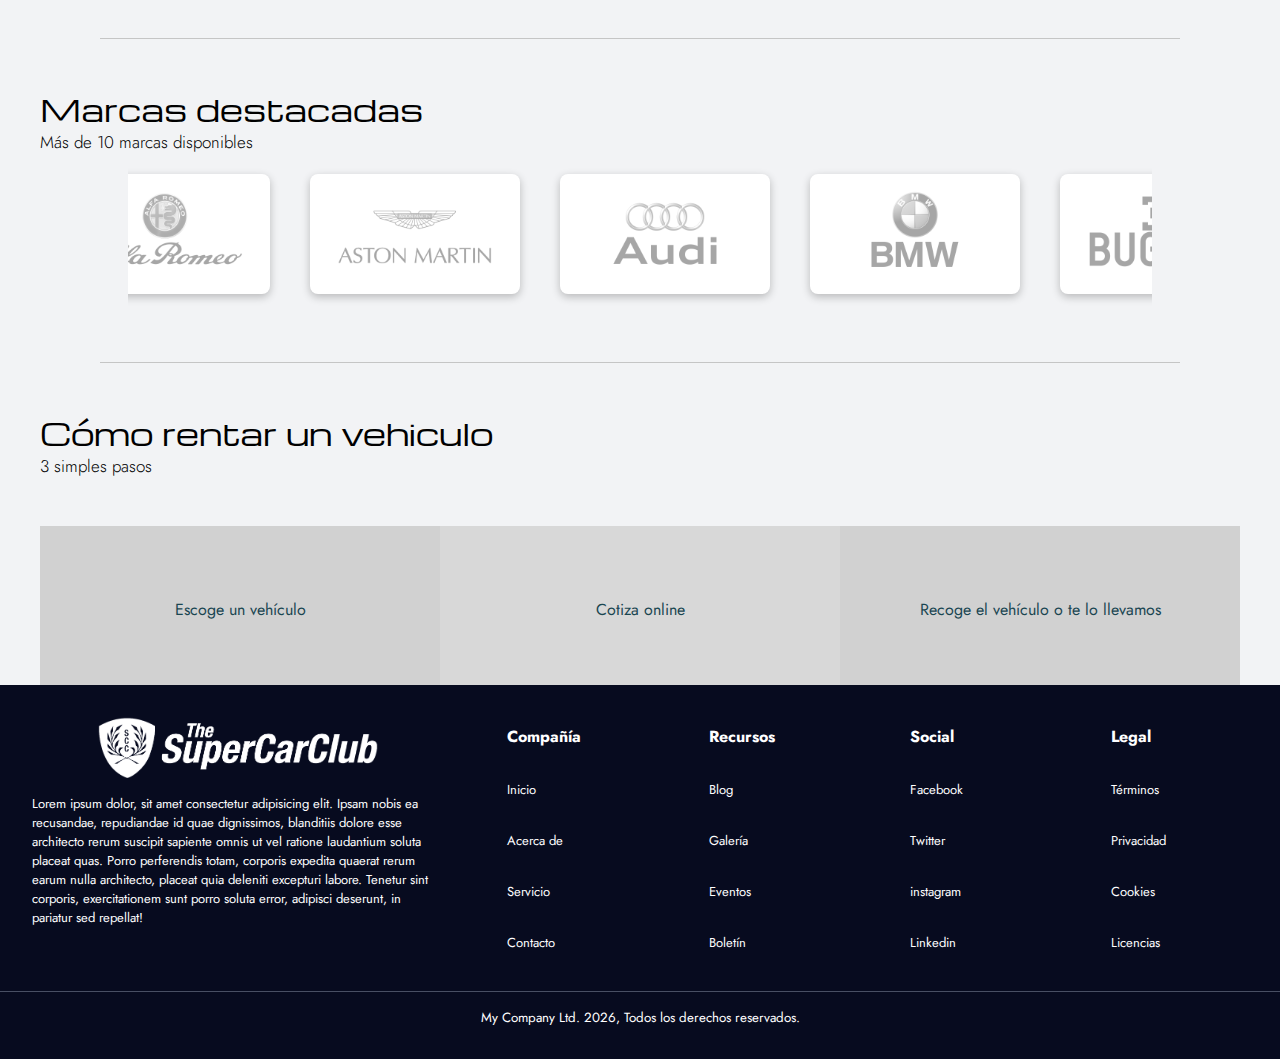
==== commit 86714b00: "Semi terminado el administrador de Vehiculos" ====
--- a/index.html
+++ b/index.html
@@ -57,6 +57,9 @@
         <li class="nav-item">
           <a class="nav-link" href="/pages/admin/user-admin.html">Admin User</a>
         </li>
+        <li class="nav-item">
+          <a class="nav-link" href="/pages/admin/model-cars-admin.html">Admin Models</a>
+        </li>
       </ul>
     </nav>
 
@@ -930,14 +933,6 @@
         <h5 class="section-heading-subtitle">Más de 5 tipos</h5>
       </div>
       <div class="card-simple-container">
-        <article class="card-simple">
-          <header class="card-simple-header">
-            <img class="card-simple-img" src="/assets/Types/Type-Chauffeur.png" alt="Brand-Alfa-Romeo">
-          </header>
-          <div class="card-simple-body">
-            <h3 class="card-simple-title">Chauffeur</h3>
-          </div>
-        </article>
 
         <article class="card-simple">
           <header class="card-simple-header">
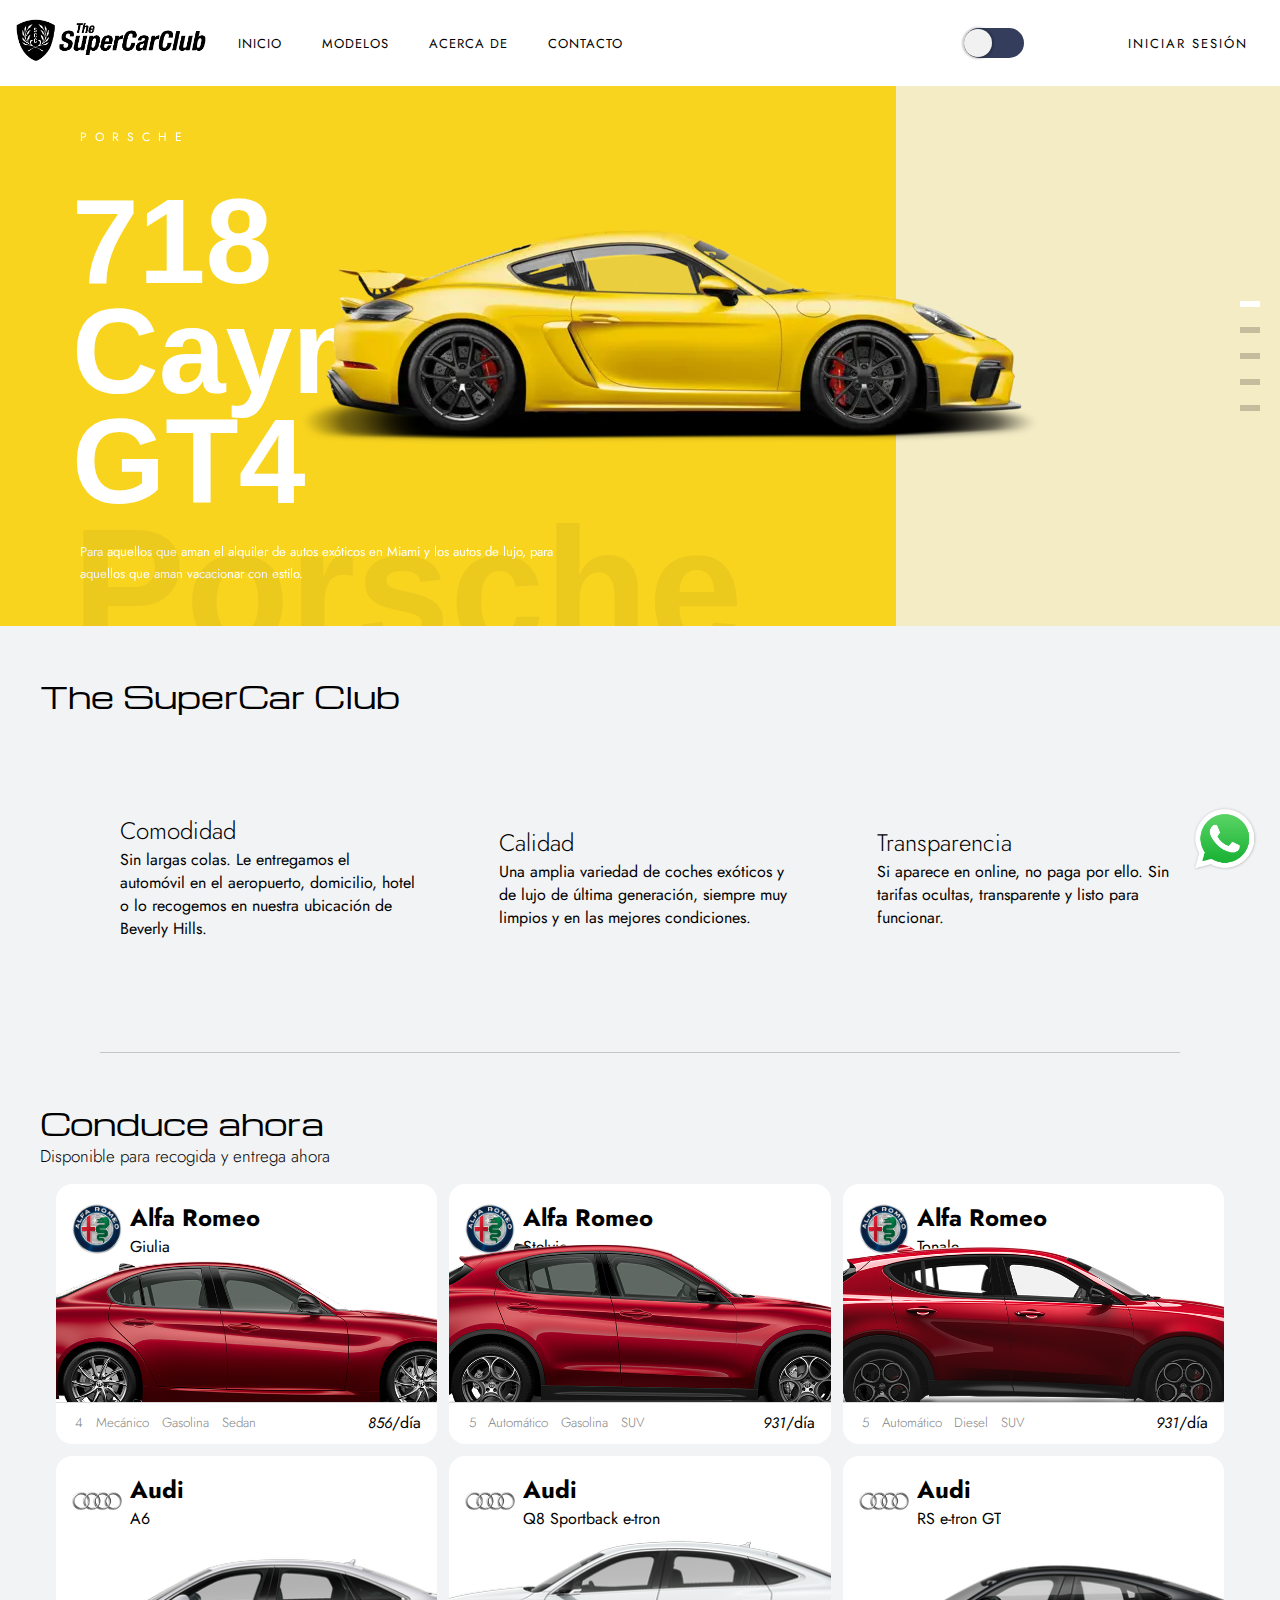
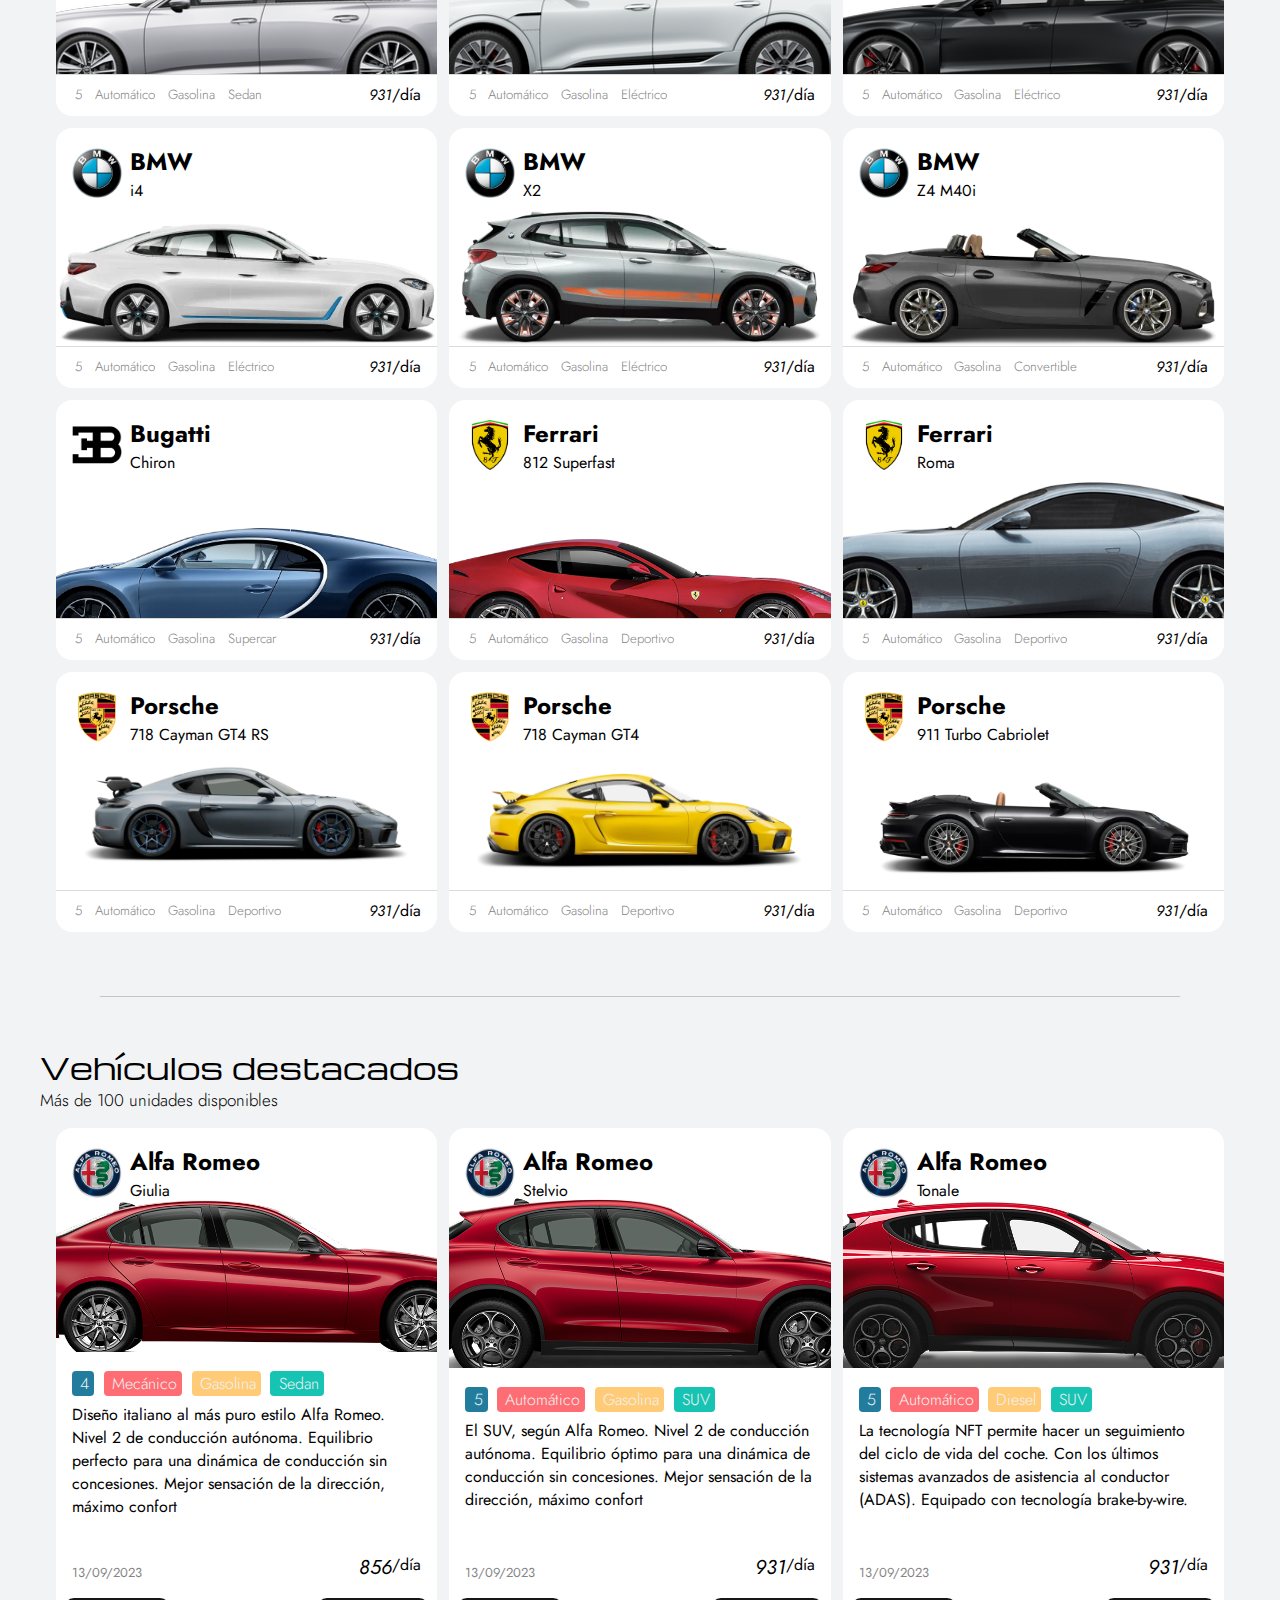
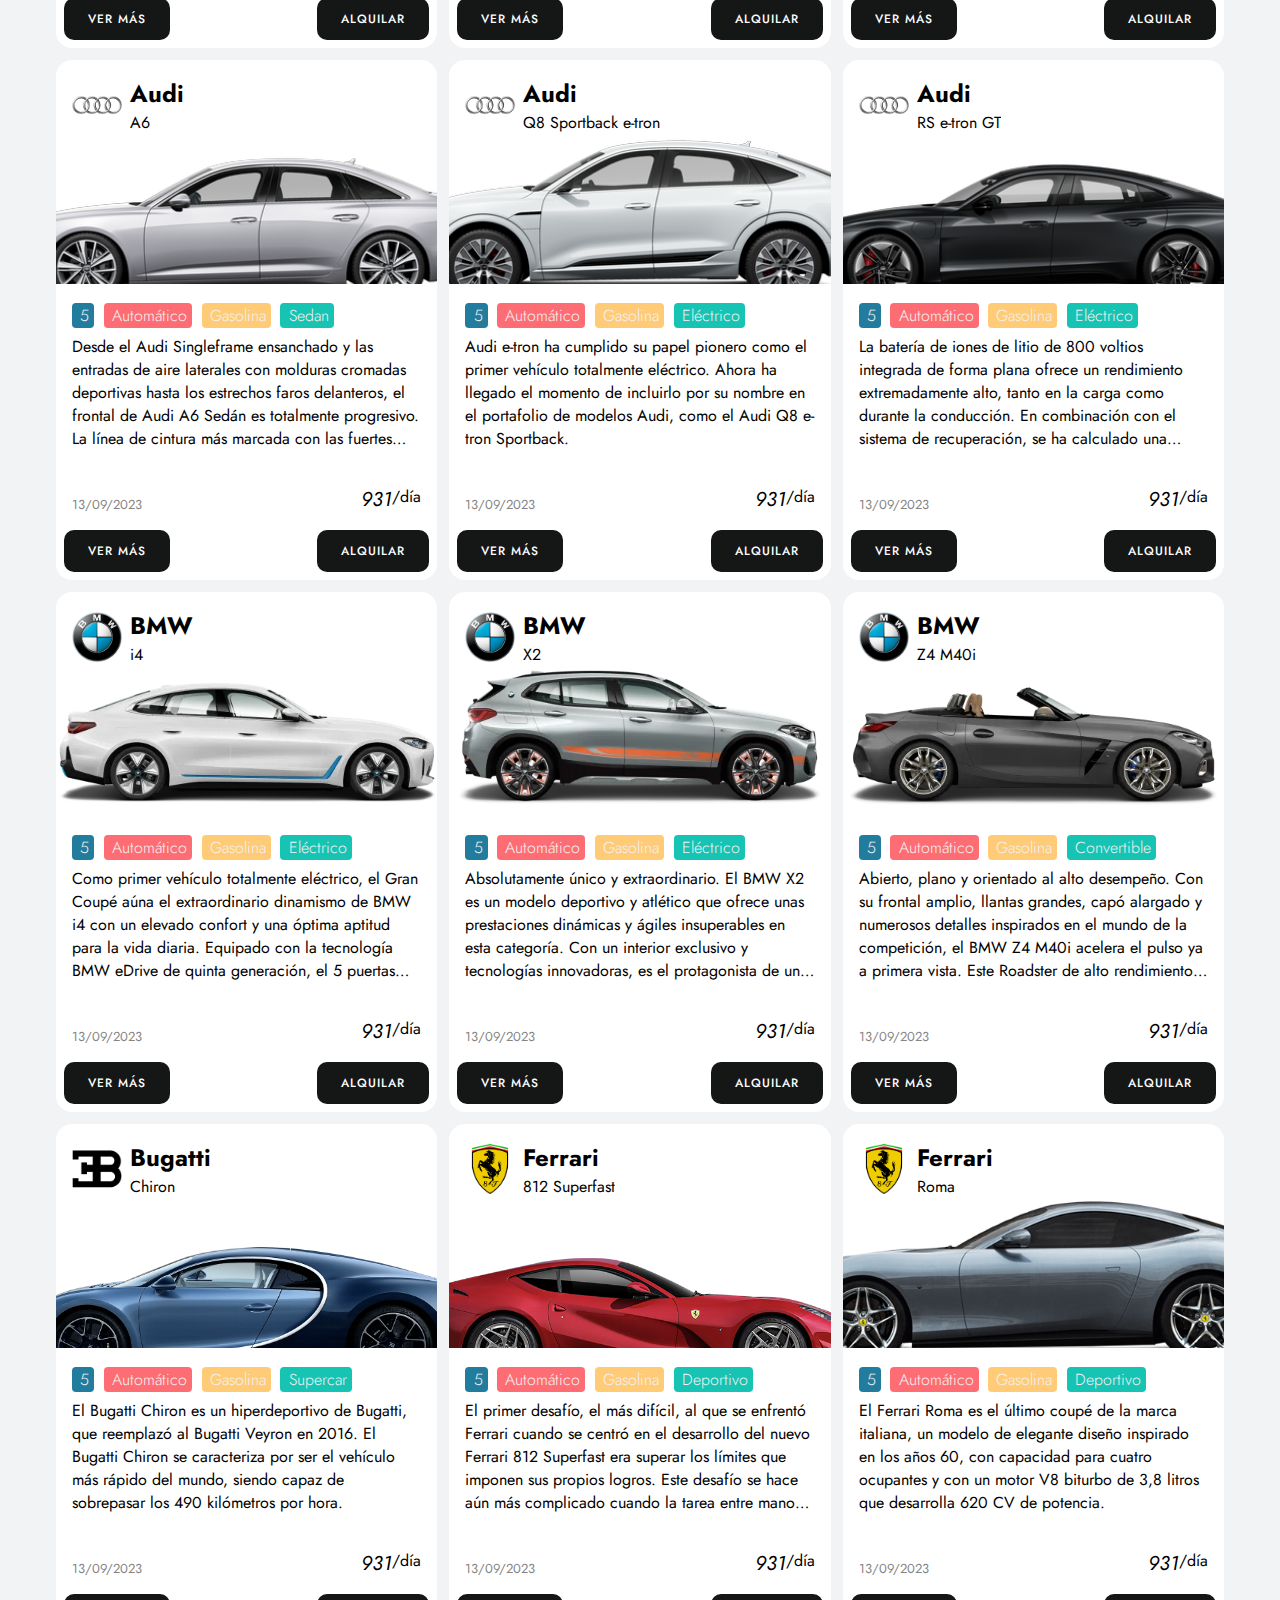
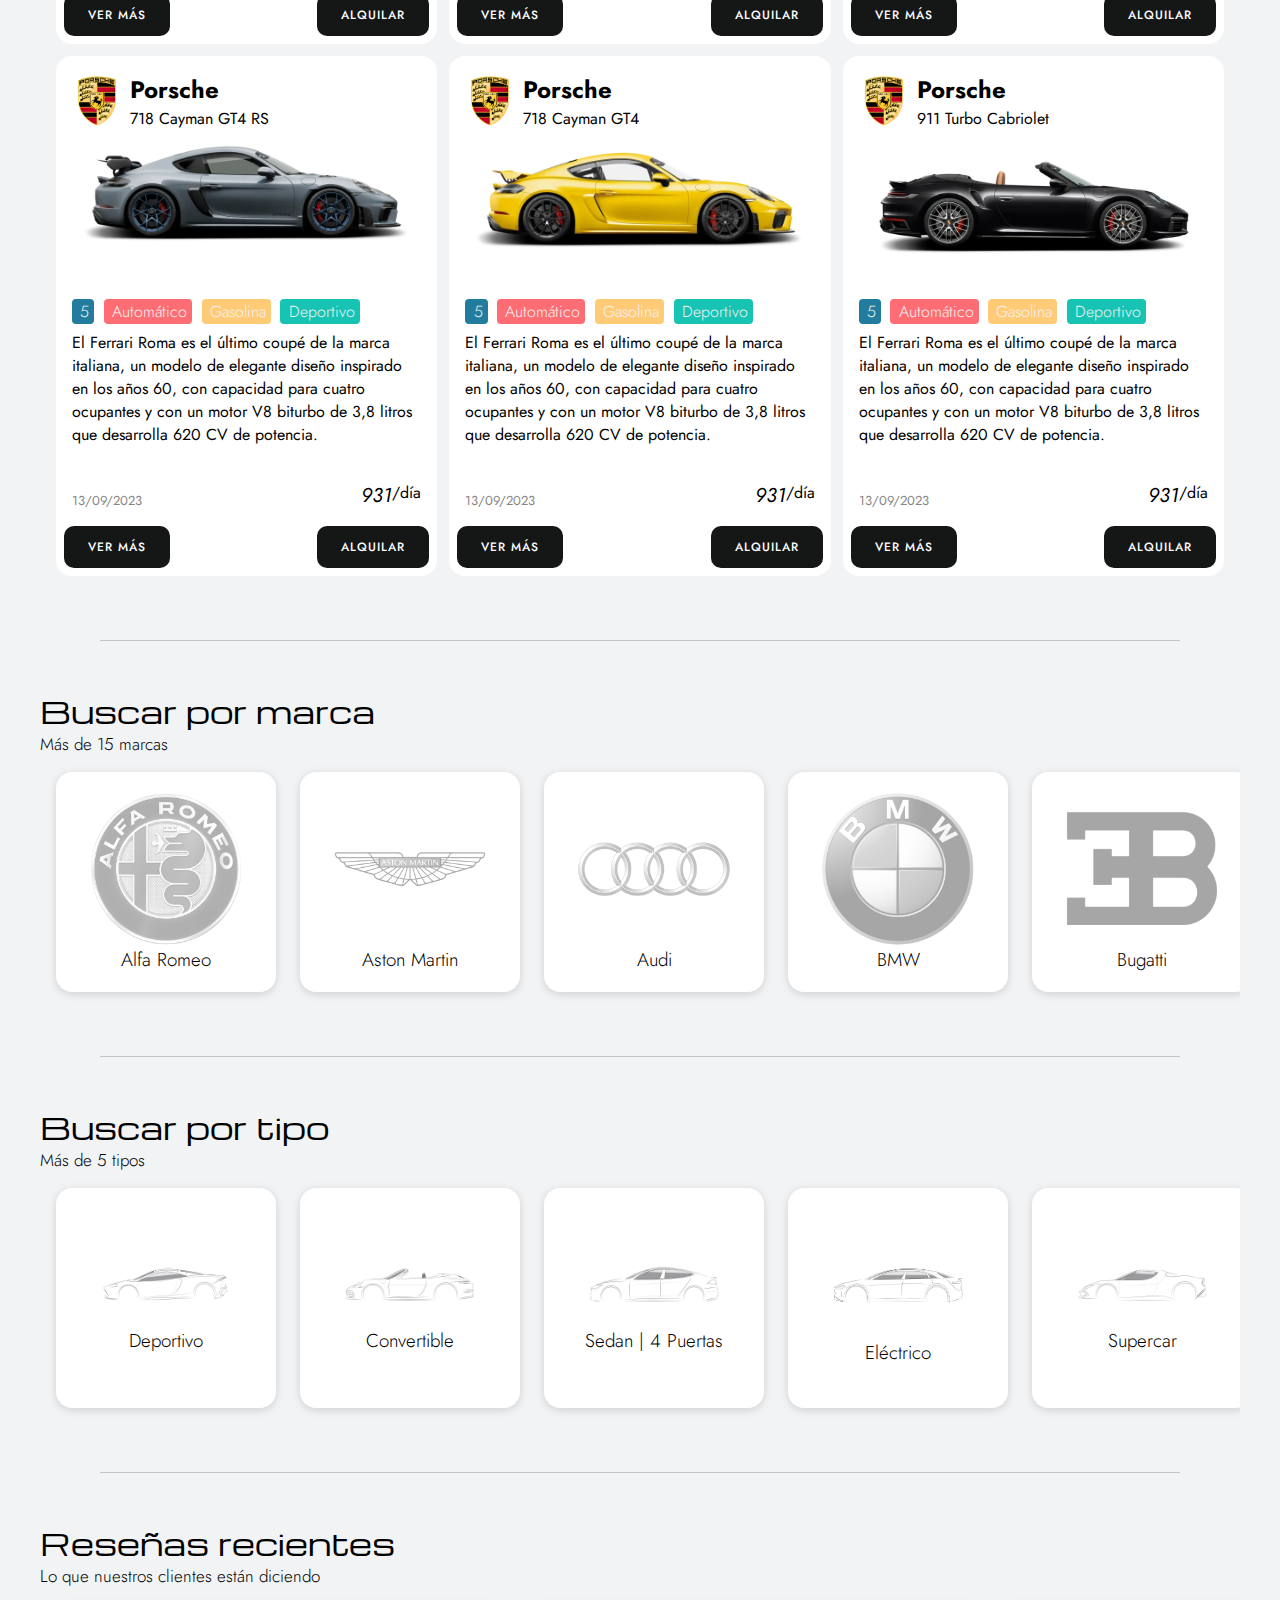
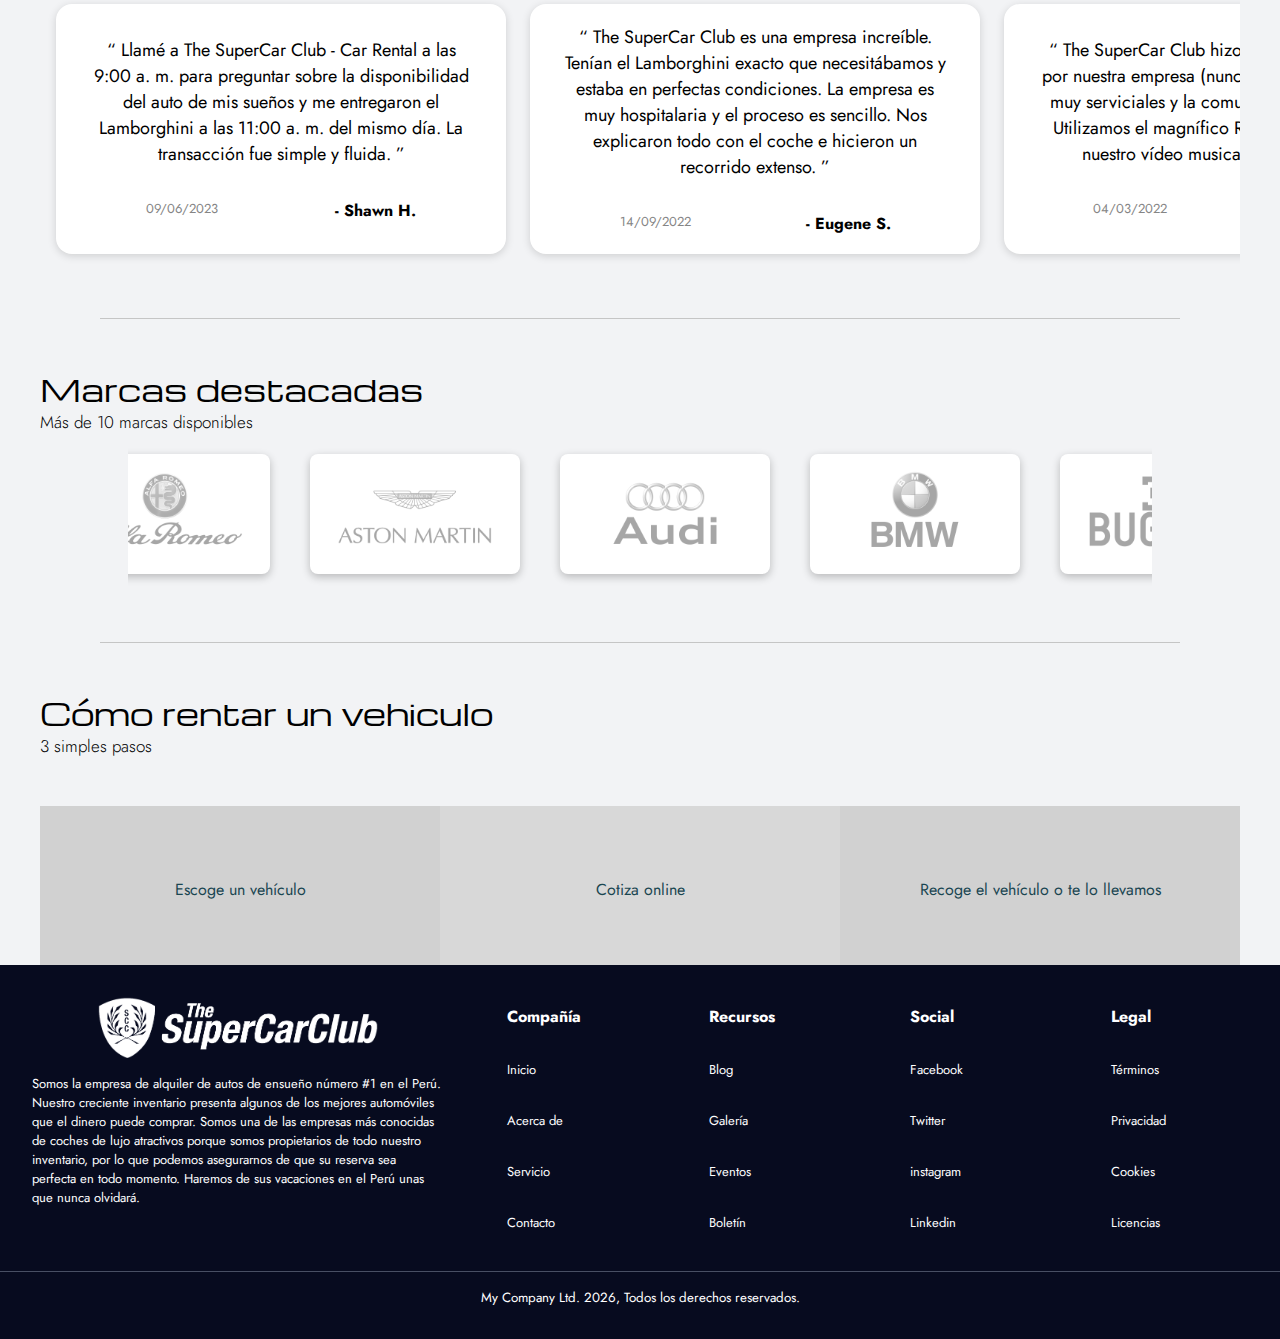
==== commit 2154ecbc: "Segunda parte finalizado" ====
--- a/index.html
+++ b/index.html
@@ -14,7 +14,7 @@
   <link rel="stylesheet" href="https://cdnjs.cloudflare.com/ajax/libs/font-awesome/6.4.2/css/all.min.css"
     integrity="sha512-z3gLpd7yknf1YoNbCzqRKc4qyor8gaKU1qmn+CShxbuBusANI9QpRohGBreCFkKxLhei6S9CQXFEbbKuqLg0DA=="
     crossorigin="anonymous" referrerpolicy="no-referrer" />
-  <script src="/js/initialData.js" ></script>
+  <script src="/js/initialData.js"></script>
   <script src="https://code.jquery.com/jquery-3.6.0.min.js"></script>
 </head>
 
@@ -35,7 +35,7 @@
     </a>
 
     <nav class="main-nav">
-      <ul class="nav-list">
+      <ul id="header-nav" class="nav-list">
         <li class="nav-item">
           <a class="nav-link" href="/index.html">inicio</a>
         </li>
@@ -43,50 +43,37 @@
           <a class="nav-link" href="/pages/model-cars/model-cars.html">Modelos</a>
         </li>
         <li class="nav-item">
-          <a class="nav-link" href="/pages/register/register.html">Registrarse</a>
-        </li>
-        <li class="nav-item">
-          <a class="nav-link" href="/pages/login/login.html">Iniciar sesión</a>
-        </li>
-        <li class="nav-item">
           <a class="nav-link" href="/pages/about-us/about-us.html">Acerca de</a>
         </li>
         <li class="nav-item">
           <a class="nav-link" href="/pages/contact/contact.html">Contacto</a>
         </li>
-        <li class="nav-item">
-          <a class="nav-link" href="/pages/admin/user-admin.html">Admin User</a>
-        </li>
-        <li class="nav-item">
-          <a class="nav-link" href="/pages/admin/model-cars-admin.html">Admin Models</a>
-        </li>
       </ul>
     </nav>
 
     <div class="user-menu">
-
-      <button class="switch" id="switch">
-        <span>
-          <i class="fa-solid fa-sun"></i>
-        </span>
-        <span>
-          <i class="fa-solid fa-moon"></i>
-        </span>
-      </button>
-
-      <a class="find-link" href="#" title='Buscar modelo'>
-        <i class="fa-solid fa-magnifying-glass"></i>
-      </a>
-      <a class="info-link" href="#" title='información'>
-        <i class="fa-solid fa-circle-info"></i>
-      </a>
-      <a class="shopping-link" href="#" title='Autos rentados'>
-        <i class="fa-solid fa-cart-shopping"></i>
-      </a>
-      <a class="user-link" href="#" title='Mi perfil'>
-        <div class="username-link">User Name</div>
-        <i class="fa-solid fa-user"></i>
-      </a>
+      <ul id="header-user" class="user-list">
+        <li class="switch-user-item">
+          <button class="switch" id="switch">
+            <span>
+              <i class="fa-solid fa-sun"></i>
+            </span>
+            <span>
+              <i class="fa-solid fa-moon"></i>
+            </span>
+          </button>
+        </li>
+        <li class="user-item">
+          <a class="user-link" href="/pages/login/login.html" title='Buscar modelo'>
+            <i class="fa-solid fa-magnifying-glass"></i>
+          </a>
+        </li>
+        <li class="user-item">
+          <a class="user-link" href="/pages/login/login.html" title='información'>
+            <i class="fa-solid fa-circle-info"></i>
+          </a>
+        </li>
+      </ul>
     </div>
   </header>
 
@@ -97,39 +84,39 @@
           <div class="flex-content">
             <p class="text-sub">Porsche</p>
             <h1 class="text-big">718 Cayman GT4</h1>
-            <p class="text-normal">Pikachu is an Electric-type Pokémon introduced in Generation I. Pikachu are small, chubby, and incredibly cute mouse-like Pokémon. They are almost completely covered by yellow fur.</p>
+            <p class="text-normal">Para aquellos que aman el alquiler de autos exóticos en Miami y los autos de lujo, para aquellos que aman vacacionar con estilo.</p>
           </div>
           <p class="text-background">Porsche</p>
         </div>
         <div class="flex-item flex-item-right"></div>
-        <img class="pokemon-img" src="/assets/Cars/Porsche/porsche-718-cayman-gt4.webp"/>
+        <img class="pokemon-img" src="/assets/Cars/Porsche/porsche-718-cayman-gt4.webp" />
       </div>
 
       <div class="flex-container flex-blue animate-start" data-slide="2">
         <div class="flex-item flex-item-left">
           <div class="flex-content">
-            <p class="text-sub">Porsche</p>
-            <h1 class="text-big">718 Cayman Boxster GTS4</h1>
-            <p class="text-normal">Pikachu is an Electric-type Pokémon introduced in Generation I. Pikachu are small, chubby, and incredibly cute mouse-like Pokémon. They are almost completely covered by yellow fur.</p>
-          </div>
-          <p class="text-background">Porsche</p>
+            <p class="text-sub">Bugatti</p>
+            <h1 class="text-big">Chiron</h1>
+            <p class="text-normal">Nuestra flota incluye todos los modelos más nuevos de sus marcas favoritas como Lamborghini, Ferrari, McLaren, Rolls Royce y más.</p>
+          </div>
+          <p class="text-background">Bugatti</p>
         </div>
         <div class="flex-item flex-item-right"></div>
-        <img class="pokemon-img" src="/assets/Cars/Porsche/porsche-718-cayman-boxster-gts-4.webp"/>
+        <img class="pokemon-img" src="/assets/Cars/Bugatti/Bugatti-Chiron.png" />
       </div>
 
       <div class="flex-container flex--red animate-start" data-slide="3">
         <div class="flex-item flex-item-left">
           <div class="flex-content">
-            <p class="text-sub">Porsche</p>
-            <h1 class="text-big">718 Cayman GTS4</h1>
-            <p class="text-normal">Pikachu is an Electric-type Pokémon introduced in Generation I. Pikachu are small, chubby, and incredibly cute mouse-like Pokémon. They are almost completely covered by yellow fur.</p>
-          </div>
-          <p class="text-background">Porsche</p>
+            <p class="text-sub">Alfa Romeo</p>
+            <h1 class="text-big">Tonale</h1>
+            <p class="text-normal">Tienes gusto, nosotros tenemos opciones. Elige tu vehículo, haz tu reserva y disfruta. Ofrecemos una variedad de servicios diseñados para hacer su vida más fácil.</p>
+          </div>
+          <p class="text-background">Alfa Romeo</p>
         </div>
         <div class="flex-item flex-item-right"></div>
         <!-- <img class="pokemon-img" src="/assets/Cars/Porsche/porsche-718-caymanTribute Concert-gts-4.webp"/> -->
-        <img class="pokemon-img" src="/assets/Banner/porsche-normal.webp"/>
+        <img class="pokemon-img" src="/assets/Cars/Alfa-Romeo/Alfaromeo-Tonale.png" />
       </div>
 
       <div class="flex-container flex--darkblue animate-start" data-slide="4">
@@ -137,29 +124,29 @@
           <div class="flex-content">
             <p class="text-sub">Porsche</p>
             <h1 class="text-big">718 Cayman Style Edition</h1>
-            <p class="text-normal">Pikachu is an Electric-type Pokémon introduced in Generation I. Pikachu are small, chubby, and incredibly cute mouse-like Pokémon. They are almost completely covered by yellow fur.</p>
+            <p class="text-normal">Hemos creado una marca que encarna la diversión y el entusiasmo de la industria automotriz. Nuestra pasión y dedicación a nuestro oficio han atraído a muchas caras conocidas.</p>
           </div>
           <p class="text-background">Porsche</p>
         </div>
         <div class="flex-item flex-item-right"></div>
-        <img class="pokemon-img" src="/assets/Cars/Porsche/porsche-718-cayman-style-edition.webp"/>
+        <img class="pokemon-img" src="/assets/Cars/Porsche/porsche-718-cayman-style-edition.webp" />
       </div>
 
       <div class="flex-container flex--gray animate-start" data-slide="5">
         <div class="flex-item flex-item-left">
           <div class="flex-content">
-            <p class="text-sub">Porsche</p>
-            <h1 class="text-big">718 Spyder RS</h1>
-            <p class="text-normal">Pikachu is an Electric-type Pokémon introduced in Generation I. Pikachu are small, chubby, and incredibly cute mouse-like Pokémon. They are almost completely covered by yellow fur.</p>
-          </div>
-          <p class="text-background">Porsche</p>
+            <p class="text-sub">Ferrari</p>
+            <h1 class="text-big">Roma</h1>
+            <p class="text-normal">Nuestra atención al detalle y pasión por el servicio al cliente, junto con la flota de alquiler de autos exóticos y de lujo más grande del país.</p>
+          </div>
+          <p class="text-background">Ferrari</p>
         </div>
         <div class="flex-item flex-item-right"></div>
-        <img class="pokemon-img" src="/assets/Cars/Porsche/porsche-718-spyder-rs.webp"/>
-      </div>
-
-    </div>
-  
+        <img class="pokemon-img" src="/assets/Cars/Ferrari/Ferrari-Roma.png" />
+      </div>
+
+    </div>
+
     <div class="slider-navi">
       <a href="#" class="slide-nav active" data-slide="1">1</a>
       <a href="#" class="slide-nav" data-slide="2">2</a>
@@ -214,226 +201,10 @@
         <h5 class="section-heading-subtitle">Disponible para recogida y entrega ahora</h5>
       </div>
 
-      <section class="card-cars-first-container">
-        <article class="card-cars-first">
-          <header class="card-first-header">
-            <div class="card-first-info">
-              <img class="card-first-logo" src="/assets/Brands/Logo-Porsche.png" alt="Logo Porche">
-              <div class="card-first-name">
-                <h2 class="card-first-make">Porsche</h2>
-                <p class="card-first-model">718 Boxster GTS 4.0</p>
-              </div>
-            </div>
-            <img class="card-first-img" src="/assets/Cars/Porsche/porsche-718-cayman-boxster-gts-4.webp"
-              alt="911 Carrera">
-          </header>
-          <div class="card-first-body">
-            <div class="card-first-features">
-              <div class="card-first-seats">
-                <i class="fa-regular fa-user"></i>
-                <p>2</p>
-              </div>
-              <div class="card-first-transmission">
-                <i class="fa-solid fa-retweet"></i>
-                <p>Manual</p>
-              </div>
-              <div class="card-first-fuel">
-                <i class="fa-solid fa-droplet"></i>
-                <p>Gasolina</p>
-              </div>
-              <div class="card-first-type">
-                <i class="fa-solid fa-car-side"></i>
-                <p>Sports</p>
-              </div>
-            </div>
-            <div class="card-first-price">
-              <i class="text-price fa-solid fa-dollar-sign">950</i>
-              <p>/día</p>
-            </div>
-          </div>
-        </article>
-        <article class="card-cars-first">
-          <header class="card-first-header">
-            <div class="card-first-info">
-              <img class="card-first-logo" src="/assets/Brands/Logo-Porsche.png" alt="Logo Porche">
-              <div class="card-first-name">
-                <h2 class="card-first-make">Porsche</h2>
-                <p class="card-first-model">718 Boxster Style Edition</p>
-              </div>
-            </div>
-            <img class="card-first-img" src="/assets/Cars/Porsche/porsche-718-cayman-boxster-style-edition.webp"
-              alt="911 Carrera">
-          </header>
-          <div class="card-first-body">
-            <div class="card-first-features">
-              <div class="card-first-seats">
-                <i class="fa-regular fa-user"></i>
-                <p>2</p>
-              </div>
-              <div class="card-first-transmission">
-                <i class="fa-solid fa-retweet"></i>
-                <p>Manual</p>
-              </div>
-              <div class="card-first-fuel">
-                <i class="fa-solid fa-droplet"></i>
-                <p>Gasolina</p>
-              </div>
-              <div class="card-first-type">
-                <i class="fa-solid fa-car-side"></i>
-                <p>Sports</p>
-              </div>
-            </div>
-            <div class="card-first-price">
-              <i class="text-price fa-solid fa-dollar-sign">950</i>
-              <p>/día</p>
-            </div>
-          </div>
-        </article>
-        <article class="card-cars-first">
-          <header class="card-first-header">
-            <div class="card-first-info">
-              <img class="card-first-logo" src="/assets/Brands/Logo-Porsche.png" alt="Logo Porche">
-              <div class="card-first-name">
-                <h2 class="card-first-make">Porsche</h2>
-                <p class="card-first-model">718 GT4 RS</p>
-              </div>
-            </div>
-            <img class="card-first-img" src="/assets/Cars/Porsche/porsche-718-cayman-gt4-rs.webp" alt="911 Carrera">
-          </header>
-          <div class="card-first-body">
-            <div class="card-first-features">
-              <div class="card-first-seats">
-                <i class="fa-regular fa-user"></i>
-                <p>2</p>
-              </div>
-              <div class="card-first-transmission">
-                <i class="fa-solid fa-retweet"></i>
-                <p>Manual</p>
-              </div>
-              <div class="card-first-fuel">
-                <i class="fa-solid fa-droplet"></i>
-                <p>Gasolina</p>
-              </div>
-              <div class="card-first-type">
-                <i class="fa-solid fa-car-side"></i>
-                <p>Sports</p>
-              </div>
-            </div>
-            <div class="card-first-price">
-              <i class="text-price fa-solid fa-dollar-sign">950</i>
-              <p>/día</p>
-            </div>
-          </div>
-        </article>
-        <article class="card-cars-first">
-          <header class="card-first-header">
-            <div class="card-first-info">
-              <img class="card-first-logo" src="/assets/Brands/Logo-Porsche.png" alt="Logo Porche">
-              <div class="card-first-name">
-                <h2 class="card-first-make">Porsche</h2>
-                <p class="card-first-model">718 GT4</p>
-              </div>
-            </div>
-            <img class="card-first-img" src="/assets/Cars/Porsche/porsche-718-cayman-gt4.webp" alt="911 Carrera">
-          </header>
-          <div class="card-first-body">
-            <div class="card-first-features">
-              <div class="card-first-seats">
-                <i class="fa-regular fa-user"></i>
-                <p>2</p>
-              </div>
-              <div class="card-first-transmission">
-                <i class="fa-solid fa-retweet"></i>
-                <p>Manual</p>
-              </div>
-              <div class="card-first-fuel">
-                <i class="fa-solid fa-droplet"></i>
-                <p>Gasolina</p>
-              </div>
-              <div class="card-first-type">
-                <i class="fa-solid fa-car-side"></i>
-                <p>Sports</p>
-              </div>
-            </div>
-            <div class="card-first-price">
-              <i class="text-price fa-solid fa-dollar-sign">950</i>
-              <p>/día</p>
-            </div>
-          </div>
-        </article>
-        <article class="card-cars-first">
-          <header class="card-first-header">
-            <div class="card-first-info">
-              <img class="card-first-logo" src="/assets/Brands/Logo-Porsche.png" alt="Logo Porche">
-              <div class="card-first-name">
-                <h2 class="card-first-make">Porsche</h2>
-                <p class="card-first-model">718 GTS 4.0</p>
-              </div>
-            </div>
-            <img class="card-first-img" src="/assets/Cars/Porsche/porsche-718-cayman-gts-4.webp" alt="911 Carrera">
-          </header>
-          <div class="card-first-body">
-            <div class="card-first-features">
-              <div class="card-first-seats">
-                <i class="fa-regular fa-user"></i>
-                <p>2</p>
-              </div>
-              <div class="card-first-transmission">
-                <i class="fa-solid fa-retweet"></i>
-                <p>Manual</p>
-              </div>
-              <div class="card-first-fuel">
-                <i class="fa-solid fa-droplet"></i>
-                <p>Gasolina</p>
-              </div>
-              <div class="card-first-type">
-                <i class="fa-solid fa-car-side"></i>
-                <p>Sports</p>
-              </div>
-            </div>
-            <div class="card-first-price">
-              <i class="text-price fa-solid fa-dollar-sign">950</i>
-              <p>/día</p>
-            </div>
-          </div>
-        </article>
-        <article class="card-cars-first">
-          <header class="card-first-header">
-            <div class="card-first-info">
-              <img class="card-first-logo" src="/assets/Brands/Logo-Porsche.png" alt="Logo Porche">
-              <div class="card-first-name">
-                <h2 class="card-first-make">Porsche</h2>
-                <p class="card-first-model">718 Style Edition</p>
-              </div>
-            </div>
-            <img class="card-first-img" src="/assets/Cars/Porsche/porsche-718-cayman-style-edition.webp"
-              alt="911 Carrera">
-          </header>
-          <div class="card-first-body">
-            <div class="card-first-features">
-              <div class="card-first-seats">
-                <i class="fa-regular fa-user"></i>
-                <p>2</p>
-              </div>
-              <div class="card-first-transmission">
-                <i class="fa-solid fa-retweet"></i>
-                <p>Manual</p>
-              </div>
-              <div class="card-first-fuel">
-                <i class="fa-solid fa-droplet"></i>
-                <p>Gasolina</p>
-              </div>
-              <div class="card-first-type">
-                <i class="fa-solid fa-car-side"></i>
-                <p>Sports</p>
-              </div>
-            </div>
-            <div class="card-first-price">
-              <i class="text-price fa-solid fa-dollar-sign">950</i>
-              <p>/día</p>
-            </div>
-          </div>
-        </article>
+      <section id="drive-now-container" class="card-cars-first-container">
+
+        <!-- Card rederizados en javascript (main.js) -->
+
       </section>
     </div>
 
@@ -447,333 +218,10 @@
         <h5 class="section-heading-subtitle">Más de 100 unidades disponibles</h5>
       </div>
 
-      <section class="card-cars-second-container">
-        <article class="card-cars-second">
-          <header class="card-cars-second-header">
-            <div class="card-second-info">
-              <img class="card-second-logo" src="/assets/Brands/Logo-Porsche.png" alt="Logo Porche">
-              <div class="card-second-name">
-                <h2 class="card-second-make">Porsche</h2>
-                <p class="card-second-model">718 Cayman</p>
-              </div>
-            </div>
-            <img class="card-second-img" src="/assets/Cars/Porsche/porsche-718-cayman.webp" alt="911 Carrera">
-          </header>
-          <div class="card-second-body">
-            <div class="card-second-features">
-              <div class="card-tag card-second-seats">
-                <i class="fa-regular fa-user"></i>
-                <p>2</p>
-              </div>
-              <div class="card-tag card-second-transmission">
-                <i class="fa-solid fa-retweet"></i>
-                <p>Manual</p>
-              </div>
-              <div class="card-tag card-second-fuel">
-                <i class="fa-solid fa-droplet"></i>
-                <p>Gasolina</p>
-              </div>
-              <div class="card-tag card-second-type">
-                <i class="fa-solid fa-car-side"></i>
-                <p>Sports</p>
-              </div>
-            </div>
-            <p class="card-second-description">
-              Los modelos 718 se han construido para el deporte puro. Son automóviles deportivos con motor central que
-              aúnan el espíritu deportivo del legendario Porsche 718 con el vehículo deportivo del futuro y lo llevan a
-              las carreteras de este mundo. Con un objetivo: acabar con la monotonía del día a día.
-            </p>
-            <div class="card-second-values">
-              <div class="card-second-date">13/09/2023</div>
-              <div class="card-second-price">
-                <i class="text-second-price fa-solid fa-dollar-sign">950</i>
-                <p>/día</p>
-              </div>
-            </div>
-          </div>
-          <footer class="card-second-footer">
-            <a class="card-second-btn" href="#">Ver más</a>
-            <button class="card-second-btn">Alquilar</button>
-          </footer>
-        </article>
-
-        <article class="card-cars-second">
-          <header class="card-cars-second-header">
-            <div class="card-second-info">
-              <img class="card-second-logo" src="/assets/Brands/Logo-Porsche.png" alt="Logo Porche">
-              <div class="card-second-name">
-                <h2 class="card-second-make">Porsche</h2>
-                <p class="card-second-model">718 Spyder RS</p>
-              </div>
-            </div>
-            <img class="card-second-img" src="/assets/Cars/Porsche/porsche-718-spyder-rs.webp" alt="911 Carrera">
-          </header>
-          <div class="card-second-body">
-            <div class="card-second-features">
-              <div class="card-tag card-second-seats">
-                <i class="fa-regular fa-user"></i>
-                <p>2</p>
-              </div>
-              <div class="card-tag card-second-transmission">
-                <i class="fa-solid fa-retweet"></i>
-                <p>Manual</p>
-              </div>
-              <div class="card-tag card-second-fuel">
-                <i class="fa-solid fa-droplet"></i>
-                <p>Gasolina</p>
-              </div>
-              <div class="card-tag card-second-type">
-                <i class="fa-solid fa-car-side"></i>
-                <p>Sports</p>
-              </div>
-            </div>
-            <p class="card-second-description">
-              Tomas de aire adicionales, lamas de ventilación, mayor carga aerodinámica: el 718 Spyder RS provoca un entusiasmo tempestuoso, también gracias a la característica Flyline y a los elementos aerodinámicos.
-            </p>
-            <div class="card-second-values">
-              <div class="card-second-date">13/09/2023</div>
-              <div class="card-second-price">
-                <i class="text-second-price fa-solid fa-dollar-sign">950</i>
-                <p>/día</p>
-              </div>
-            </div>
-          </div>
-          <footer class="card-second-footer">
-            <a class="card-second-btn" href="#">Ver más</a>
-            <button class="card-second-btn">Alquilar</button>
-          </footer>
-        </article>
-        <article class="card-cars-second">
-          <header class="card-cars-second-header">
-            <div class="card-second-info">
-              <img class="card-second-logo" src="/assets/Brands/Logo-Porsche.png" alt="Logo Porche">
-              <div class="card-second-name">
-                <h2 class="card-second-make">Porsche</h2>
-                <p class="card-second-model">718 Spyder</p>
-              </div>
-            </div>
-            <img class="card-second-img" src="/assets/Cars/Porsche/porsche-718-spyder.webp" alt="911 Carrera">
-          </header>
-          <div class="card-second-body">
-            <div class="card-second-features">
-              <div class="card-tag card-second-seats">
-                <i class="fa-regular fa-user"></i>
-                <p>2</p>
-              </div>
-              <div class="card-tag card-second-transmission">
-                <i class="fa-solid fa-retweet"></i>
-                <p>Manual</p>
-              </div>
-              <div class="card-tag card-second-fuel">
-                <i class="fa-solid fa-droplet"></i>
-                <p>Gasolina</p>
-              </div>
-              <div class="card-tag card-second-type">
-                <i class="fa-solid fa-car-side"></i>
-                <p>Sports</p>
-              </div>
-            </div>
-            <p class="card-second-description">
-              El pronunciado labio del spoiler frontal con anagrama «Spyder», con una extensión adicional delante de los pasos de rueda, reduce el empuje ascendente en el eje delantero. La toma de aire central del carenado delantero optimiza la aerodinámica aún más y dirige la corriente de aire hacia arriba a través de la abertura de salida delante del capó delantero. Las grandes tomas de aire con rejilla garantizan una elevada capacidad de refrigeración.
-            </p>
-            <div class="card-second-values">
-              <div class="card-second-date">13/09/2023</div>
-              <div class="card-second-price">
-                <i class="text-second-price fa-solid fa-dollar-sign">950</i>
-                <p>/día</p>
-              </div>
-            </div>
-          </div>
-          <footer class="card-second-footer">
-            <a class="card-second-btn" href="#">Ver más</a>
-            <button class="card-second-btn">Alquilar</button>
-          </footer>
-        </article>
-        <article class="card-cars-second">
-          <header class="card-cars-second-header">
-            <div class="card-second-info">
-              <img class="card-second-logo" src="/assets/Brands/Logo-Porsche.png" alt="Logo Porche">
-              <div class="card-second-name">
-                <h2 class="card-second-make">Porsche</h2>
-                <p class="card-second-model">911 Turbo Cabriolet</p>
-              </div>
-            </div>
-            <img class="card-second-img" src="/assets/Cars/Porsche/porsche-911-turbo-cabriolet.webp" alt="911 Carrera">
-          </header>
-          <div class="card-second-body">
-            <div class="card-second-features">
-              <div class="card-tag card-second-seats">
-                <i class="fa-regular fa-user"></i>
-                <p>2</p>
-              </div>
-              <div class="card-tag card-second-transmission">
-                <i class="fa-solid fa-retweet"></i>
-                <p>Manual</p>
-              </div>
-              <div class="card-tag card-second-fuel">
-                <i class="fa-solid fa-droplet"></i>
-                <p>Gasolina</p>
-              </div>
-              <div class="card-tag card-second-type">
-                <i class="fa-solid fa-car-side"></i>
-                <p>Sports</p>
-              </div>
-            </div>
-            <p class="card-second-description">
-              A nuestros ingenieros les gusta hablar del automóvil deportivo más perfecto de la historia. Extremadamente deportivo, cómodo y apto para el día a día. Los modelos 911 Turbo avanzan por este camino.
-            </p>
-            <div class="card-second-values">
-              <div class="card-second-date">13/09/2023</div>
-              <div class="card-second-price">
-                <i class="text-second-price fa-solid fa-dollar-sign">950</i>
-                <p>/día</p>
-              </div>
-            </div>
-          </div>
-          <footer class="card-second-footer">
-            <a class="card-second-btn" href="#">Ver más</a>
-            <button class="card-second-btn">Alquilar</button>
-          </footer>
-        </article>
-        <article class="card-cars-second">
-          <header class="card-cars-second-header">
-            <div class="card-second-info">
-              <img class="card-second-logo" src="/assets/Brands/Logo-Porsche.png" alt="Logo Porche">
-              <div class="card-second-name">
-                <h2 class="card-second-make">Porsche</h2>
-                <p class="card-second-model">911 Turbo S Cabriolet</p>
-              </div>
-            </div>
-            <img class="card-second-img" src="/assets/Cars/Porsche/porsche-911-turbo-s-cabriolet.webp"
-              alt="911 Carrera">
-          </header>
-          <div class="card-second-body">
-            <div class="card-second-features">
-              <div class="card-tag card-second-seats">
-                <i class="fa-regular fa-user"></i>
-                <p>2</p>
-              </div>
-              <div class="card-tag card-second-transmission">
-                <i class="fa-solid fa-retweet"></i>
-                <p>Manual</p>
-              </div>
-              <div class="card-tag card-second-fuel">
-                <i class="fa-solid fa-droplet"></i>
-                <p>Gasolina</p>
-              </div>
-              <div class="card-tag card-second-type">
-                <i class="fa-solid fa-car-side"></i>
-                <p>Sports</p>
-              </div>
-            </div>
-            <p class="card-second-description">
-              Formas clásicas deportivas desde la parte trasera hasta la delantera, sin olvidar las vistas laterales: un diseño atemporal que muestra el camino a seguir con cada detalle.
-            </p>
-            <div class="card-second-values">
-              <div class="card-second-date">13/09/2023</div>
-              <div class="card-second-price">
-                <i class="text-second-price fa-solid fa-dollar-sign">950</i>
-                <p>/día</p>
-              </div>
-            </div>
-          </div>
-          <footer class="card-second-footer">
-            <a class="card-second-btn" href="#">Ver más</a>
-            <button class="card-second-btn">Alquilar</button>
-          </footer>
-        </article>
-        <article class="card-cars-second">
-          <header class="card-cars-second-header">
-            <div class="card-second-info">
-              <img class="card-second-logo" src="/assets/Brands/Logo-Porsche.png" alt="Logo Porche">
-              <div class="card-second-name">
-                <h2 class="card-second-make">Porsche</h2>
-                <p class="card-second-model">911 Turbo S</p>
-              </div>
-            </div>
-            <img class="card-second-img" src="/assets/Cars/Porsche/porsche-911-turbo-s.webp" alt="911 Carrera">
-          </header>
-          <div class="card-second-body">
-            <div class="card-second-features">
-              <div class="card-tag card-second-seats">
-                <i class="fa-regular fa-user"></i>
-                <p>2</p>
-              </div>
-              <div class="card-tag card-second-transmission">
-                <i class="fa-solid fa-retweet"></i>
-                <p>Manual</p>
-              </div>
-              <div class="card-tag card-second-fuel">
-                <i class="fa-solid fa-droplet"></i>
-                <p>Gasolina</p>
-              </div>
-              <div class="card-tag card-second-type">
-                <i class="fa-solid fa-car-side"></i>
-                <p>Sports</p>
-              </div>
-            </div>
-            <p class="card-second-description">
-              Aquí entran en juego, por ejemplo, los turbo compresores de mayor tamaño y, por primera vez, los inyectores piezoeléctricos. Las condiciones optimizadas de circulación de los gases en los colectores de escape, recuperados del 911 GT2 RS, mejoran la capacidad de respuesta y la eficiencia.
-            </p>
-            <div class="card-second-values">
-              <div class="card-second-date">13/09/2023</div>
-              <div class="card-second-price">
-                <i class="text-second-price fa-solid fa-dollar-sign">950</i>
-                <p>/día</p>
-              </div>
-            </div>
-          </div>
-          <footer class="card-second-footer">
-            <a class="card-second-btn" href="#">Ver más</a>
-            <button class="card-second-btn">Alquilar</button>
-          </footer>
-        </article>
-        <article class="card-cars-second">
-          <header class="card-cars-second-header">
-            <div class="card-second-info">
-              <img class="card-second-logo" src="/assets/Brands/Logo-Porsche.png" alt="Logo Porche">
-              <div class="card-second-name">
-                <h2 class="card-second-make">Porsche</h2>
-                <p class="card-second-model">911 Turbo</p>
-              </div>
-            </div>
-            <img class="card-second-img" src="/assets/Cars/Porsche/porsche-911-turbo.webp" alt="911 Carrera">
-          </header>
-          <div class="card-second-body">
-            <div class="card-second-features">
-              <div class="card-tag card-second-seats">
-                <i class="fa-regular fa-user"></i>
-                <p>2</p>
-              </div>
-              <div class="card-tag card-second-transmission">
-                <i class="fa-solid fa-retweet"></i>
-                <p>Manual</p>
-              </div>
-              <div class="card-tag card-second-fuel">
-                <i class="fa-solid fa-droplet"></i>
-                <p>Gasolina</p>
-              </div>
-              <div class="card-tag card-second-type">
-                <i class="fa-solid fa-car-side"></i>
-                <p>Sports</p>
-              </div>
-            </div>
-            <p class="card-second-description">
-              A nuestros ingenieros les gusta hablar del automóvil deportivo más perfecto de la historia. Extremadamente deportivo, cómodo y apto para el día a día. Los modelos 911 Turbo avanzan por este camino.
-            </p>
-            <div class="card-second-values">
-              <div class="card-second-date">13/09/2023</div>
-              <div class="card-second-price">
-                <i class="text-second-price fa-solid fa-dollar-sign">950</i>
-                <p>/día</p>
-              </div>
-            </div>
-          </div>
-          <footer class="card-second-footer">
-            <a class="card-second-btn" href="#">Ver más</a>
-            <button class="card-second-btn">Alquilar</button>
-          </footer>
-        </article>
+      <section id="featured-vehicles-container" class="card-cars-second-container">
+
+        <!-- Card rederizados en javascript (main.js) -->
+
       </section>
     </div>
 
@@ -787,138 +235,9 @@
         <h5 class="section-heading-subtitle">Más de 15 marcas</h5>
       </div>
 
-      <div class="card-simple-container">
-        <article class="card-simple">
-          <header class="card-simple-header">
-            <img class="card-simple-img img-grayscale-filter" src="/assets/Brands/Logo-Alfa-Romeo.png"
-              alt="Logo Alfa Romeo">
-          </header>
-          <div class="card-simple-body">
-            <h3 class="card-simple-title">Alfa Romeo</h3>
-          </div>
-        </article>
-
-        <article class="card-simple">
-          <header class="card-simple-header">
-            <img class="card-simple-img img-grayscale-filter" src="/assets/Brands/Logo-Aston-Martin.png"
-              alt="Logo Aston Martin">
-          </header>
-          <div class="card-simple-body">
-            <h3 class="card-simple-title">Aston Martin</h3>
-          </div>
-        </article>
-
-        <article class="card-simple">
-          <header class="card-simple-header">
-            <img class="card-simple-img img-grayscale-filter" src="/assets/Brands/Logo-Audi.png" alt="Logo Audi">
-          </header>
-          <div class="card-simple-body">
-            <h3 class="card-simple-title">Audi</h3>
-          </div>
-        </article>
-
-        <article class="card-simple">
-          <header class="card-simple-header">
-            <img class="card-simple-img img-grayscale-filter" src="/assets/Brands/Logo-BMW.png" alt="Logo BMW">
-          </header>
-          <div class="card-simple-body">
-            <h3 class="card-simple-title">BMW</h3>
-          </div>
-        </article>
-
-        <article class="card-simple">
-          <header class="card-simple-header">
-            <img class="card-simple-img img-grayscale-filter" src="/assets/Brands/Logo-Bugatti.png" alt="Logo Bugatti">
-          </header>
-          <div class="card-simple-body">
-            <h3 class="card-simple-title">Bugatti</h3>
-          </div>
-        </article>
-
-        <article class="card-simple">
-          <header class="card-simple-header">
-            <img class="card-simple-img img-grayscale-filter" src="/assets/Brands/Logo-Ferrari.png" alt="Logo Ferrari">
-          </header>
-          <div class="card-simple-body">
-            <h3 class="card-simple-title">Ferrari</h3>
-          </div>
-        </article>
-
-        <article class="card-simple">
-          <header class="card-simple-header">
-            <img class="card-simple-img img-grayscale-filter" src="/assets/Brands/Logo-Jaguar.png" alt="Logo Jaguar">
-          </header>
-          <div class="card-simple-body">
-            <h3 class="card-simple-title">Jaguar</h3>
-          </div>
-        </article>
-
-        <article class="card-simple">
-          <header class="card-simple-header">
-            <img class="card-simple-img img-grayscale-filter" src="/assets/Brands/Logo-Koenigsegg.png"
-              alt="Logo Koenigsegg">
-          </header>
-          <div class="card-simple-body">
-            <h3 class="card-simple-title">Koenigsegg</h3>
-          </div>
-        </article>
-
-        <article class="card-simple">
-          <header class="card-simple-header">
-            <img class="card-simple-img img-grayscale-filter" src="/assets/Brands/Logo-Lamborghini.png"
-              alt="Logo Lamborghini">
-          </header>
-          <div class="card-simple-body">
-            <h3 class="card-simple-title">Lamborghini</h3>
-          </div>
-        </article>
-
-        <article class="card-simple">
-          <header class="card-simple-header">
-            <img class="card-simple-img img-grayscale-filter" src="/assets/Brands/Logo-Maserati.png"
-              alt="Logo Maserati">
-          </header>
-          <div class="card-simple-body">
-            <h3 class="card-simple-title">Maserati</h3>
-          </div>
-        </article>
-
-        <article class="card-simple">
-          <header class="card-simple-header">
-            <img class="card-simple-img img-grayscale-filter" src="/assets/Brands/Logo-McLaren.png" alt="Logo McLaren">
-          </header>
-          <div class="card-simple-body">
-            <h3 class="card-simple-title">McLaren</h3>
-          </div>
-        </article>
-
-        <article class="card-simple">
-          <header class="card-simple-header">
-            <img class="card-simple-img img-grayscale-filter" src="/assets/Brands/Logo-Mercedes-Benz.png"
-              alt="Logo Mercedes Benz">
-          </header>
-          <div class="card-simple-body">
-            <h3 class="card-simple-title">Mercedes Benz</h3>
-          </div>
-        </article>
-
-        <article class="card-simple">
-          <header class="card-simple-header">
-            <img class="card-simple-img img-grayscale-filter" src="/assets/Brands/Logo-Pagani.png" alt="Logo Pagani">
-          </header>
-          <div class="card-simple-body">
-            <h3 class="card-simple-title">Pagani</h3>
-          </div>
-        </article>
-
-        <article class="card-simple">
-          <header class="card-simple-header">
-            <img class="card-simple-img img-grayscale-filter" src="/assets/Brands/Logo-Porsche.png" alt="Logo Porsche">
-          </header>
-          <div class="card-simple-body">
-            <h3 class="card-simple-title">Porsche</h3>
-          </div>
-        </article>
+      <div id="search-by-brand-container" class="card-simple-container">
+
+        <!-- Card rederizados en javascript (main.js) -->
 
       </div>
     </div>
@@ -932,70 +251,9 @@
         <h2 class="section-heading-title">Buscar por tipo</h2>
         <h5 class="section-heading-subtitle">Más de 5 tipos</h5>
       </div>
-      <div class="card-simple-container">
-
-        <article class="card-simple">
-          <header class="card-simple-header">
-            <img class="card-simple-img" src="/assets/Types/Type-Convertible.jpg" alt="Brand-Alfa-Romeo">
-          </header>
-          <div class="card-simple-body">
-            <h3 class="card-simple-title">Convertible</h3>
-          </div>
-        </article>
-
-        <article class="card-simple">
-          <header class="card-simple-header">
-            <img class="card-simple-img" src="/assets/Types/Type-Coupe-Sports.jpg" alt="Brand-Alfa-Romeo">
-          </header>
-          <div class="card-simple-body">
-            <h3 class="card-simple-title">Coupe | Sports</h3>
-          </div>
-        </article>
-
-        <article class="card-simple">
-          <header class="card-simple-header">
-            <img class="card-simple-img" src="/assets/Types/Type-EV.png" alt="Brand-Alfa-Romeo">
-          </header>
-          <div class="card-simple-body">
-            <h3 class="card-simple-title">EV</h3>
-          </div>
-        </article>
-
-        <article class="card-simple">
-          <header class="card-simple-header">
-            <img class="card-simple-img" src="/assets/Types/Type-Sedan-4-Door.jpg" alt="Brand-Alfa-Romeo">
-          </header>
-          <div class="card-simple-body">
-            <h3 class="card-simple-title">Sedan | 4-Door</h3>
-          </div>
-        </article>
-
-        <article class="card-simple">
-          <header class="card-simple-header">
-            <img class="card-simple-img" src="/assets/Types/Type-Supercar.jpg" alt="Brand-Alfa-Romeo">
-          </header>
-          <div class="card-simple-body">
-            <h3 class="card-simple-title">Supercar</h3>
-          </div>
-        </article>
-
-        <article class="card-simple">
-          <header class="card-simple-header">
-            <img class="card-simple-img" src="/assets/Types/Type-SUV.png" alt="Brand-Alfa-Romeo">
-          </header>
-          <div class="card-simple-body">
-            <h3 class="card-simple-title">SUVs</h3>
-          </div>
-        </article>
-
-        <article class="card-simple">
-          <header class="card-simple-header">
-            <img class="card-simple-img" src="/assets/Types/Type-Ultra-Luxury.jpg" alt="Brand-Alfa-Romeo">
-          </header>
-          <div class="card-simple-body">
-            <h3 class="card-simple-title">Ultra Luxury</h3>
-          </div>
-        </article>
+      <div id="search-by-typeCars-container" class="card-simple-container">
+
+        <!-- Card rederizados en javascript (main.js) -->
 
       </div>
     </div>
@@ -1010,62 +268,10 @@
         <h5 class="section-heading-subtitle">Lo que nuestros clientes están diciendo</h5>
       </div>
 
-      <section class="card-testimonial-container">
-        <article class="card-testimonial">
-          <header class="card-testimonial-header">
-            <p class="card-testimonial-review">“ Llamé a The SuperCar Club - Car Rental a las 9:00 a. m. para preguntar
-              sobre la disponibilidad del auto de mis sueños y me entregaron el Lamborghini a las 11:00 a. m. del mismo
-              día. La transacción fue simple y fluida. ”</p>
-          </header>
-          <footer class="card-testimonial-footer">
-            <p class="card-testimonial-date">09/06/2023</p>
-            <h4 class="card-testimonial-autor">- Shawn H.</h4>
-          </footer>
-        </article>
-        <article class="card-testimonial">
-          <header class="card-testimonial-header">
-            <p class="card-testimonial-review">“ The SuperCar Club es una empresa increíble. Tenían el Lamborghini
-              exacto que necesitábamos y estaba en perfectas condiciones. La empresa es muy hospitalaria y el proceso es
-              sencillo. Nos explicaron todo con el coche e hicieron un recorrido extenso. ”</p>
-          </header>
-          <footer class="card-testimonial-footer">
-            <p class="card-testimonial-date">14/09/2022</p>
-            <h4 class="card-testimonial-autor">- Eugene S.</h4>
-          </footer>
-        </article>
-        <article class="card-testimonial">
-          <header class="card-testimonial-header">
-            <p class="card-testimonial-review">“ Falcon Car Rental hizo un esfuerzo adicional por nuestra empresa (nunca
-              mejor dicho). Fueron muy serviciales y la comunicación fue eficiente. Utilizamos el magnífico Rolls Royce
-              Dawn para nuestro vídeo musical con gran éxito. ”</p>
-          </header>
-          <footer class="card-testimonial-footer">
-            <p class="card-testimonial-date">04/03/2022</p>
-            <h4 class="card-testimonial-autor">- Gianna C.</h4>
-          </footer>
-        </article>
-        <article class="card-testimonial">
-          <header class="card-testimonial-header">
-            <p class="card-testimonial-review">“ Si buscas coches de calidad y un buen servicio, no te equivocarás aquí.
-              El mejor servicio de alquiler de coches en Perú, sin duda. Tercera vez que alquilo desde aquí, nunca me
-              decepcionó. ”</p>
-          </header>
-          <footer class="card-testimonial-footer">
-            <p class="card-testimonial-date">25/04/2021</p>
-            <h4 class="card-testimonial-autor">- Ryan M.</h4>
-          </footer>
-        </article>
-        <article class="card-testimonial">
-          <header class="card-testimonial-header">
-            <p class="card-testimonial-review">“ La asistencia que recibí fue excelente. Alquilé un Mercedes S550
-              Cabriolet para el baile de graduación de mi hija y fueron muy serviciales. ¡Se los recomendaría a todos y
-              los usaré nuevamente en el futuro! ”</p>
-          </header>
-          <footer class="card-testimonial-footer">
-            <p class="card-testimonial-date">17/09/2020</p>
-            <h4 class="card-testimonial-autor">- Cathy J.</h4>
-          </footer>
-        </article>
+      <section id="card-testimonial-container" class="card-testimonial-container">
+
+        <!-- Card rederizados en javascript (main.js) -->
+
       </section>
 
     </div>
@@ -1079,49 +285,49 @@
         <h2 class="section-heading-title">Marcas destacadas</h2>
         <h5 class="section-heading-subtitle">Más de 10 marcas disponibles</h5>
       </div>
-      <div class="slider-brands-container">
+      <div id="slider-brands-container" class="slider-brands-container">
         <div class="slide-track">
           <div class="slide-brand">
-            <img src="/assets/Brands/Brand-Alfa-Romeo.png" alt="brand 1">
-          </div>
-          <div class="slide-brand">
-            <img src="/assets/Brands/Brand-Aston-Martin.png" alt="brand 1">
-          </div>
-          <div class="slide-brand">
-            <img src="/assets/Brands/Brand-Audi.png" alt="brand 1">
-          </div>
-          <div class="slide-brand">
-            <img src="/assets/Brands/Brand-BMW.png" alt="brand 1">
-          </div>
-          <div class="slide-brand">
-            <img src="/assets/Brands/Brand-Bugatti.png" alt="brand 1">
-          </div>
-          <div class="slide-brand">
-            <img src="/assets/Brands/Brand-Ferrari.png" alt="brand 1">
-          </div>
-          <div class="slide-brand">
-            <img src="/assets/Brands/Brand-Jaguar.png" alt="brand 1">
-          </div>
-          <div class="slide-brand">
-            <img src="/assets/Brands/Brand-Koenigsegg.png" alt="brand 1">
-          </div>
-          <div class="slide-brand">
-            <img src="/assets/Brands/Brand-Lamborghini.png" alt="brand 1">
-          </div>
-          <div class="slide-brand">
-            <img src="/assets/Brands/Brand-Maserati.png" alt="brand 1">
-          </div>
-          <div class="slide-brand">
-            <img src="/assets/Brands/Brand-McLaren.png" alt="brand 1">
-          </div>
-          <div class="slide-brand">
-            <img src="/assets/Brands/Brand-Mercedes-Benz.png" alt="brand 1">
-          </div>
-          <div class="slide-brand">
-            <img src="/assets/Brands/Brand-Pagani.png" alt="brand 1">
-          </div>
-          <div class="slide-brand">
-            <img src="/assets/Brands/Brand-Porsche.png" alt="brand 1">
+            <img src="/assets/Brands/imagotipo-Alfa-Romeo.png" alt="brand Alfa-Romeo">
+          </div>
+          <div class="slide-brand">
+            <img src="/assets/Brands/imagotipo-Aston-Martin.png" alt="brand Aston-Martin">
+          </div>
+          <div class="slide-brand">
+            <img src="/assets/Brands/imagotipo-Audi.png" alt="brand Audi">
+          </div>
+          <div class="slide-brand">
+            <img src="/assets/Brands/imagotipo-BMW.png" alt="brand BMW">
+          </div>
+          <div class="slide-brand">
+            <img src="/assets/Brands/imagotipo-Bugatti.png" alt="brand Bugatti">
+          </div>
+          <div class="slide-brand">
+            <img src="/assets/Brands/imagotipo-Ferrari.png" alt="brand Ferrari">
+          </div>
+          <div class="slide-brand">
+            <img src="/assets/Brands/imagotipo-Jaguar.png" alt="brand Jaguar">
+          </div>
+          <div class="slide-brand">
+            <img src="/assets/Brands/imagotipo-Koenigsegg.png" alt="brand Koenigsegg">
+          </div>
+          <div class="slide-brand">
+            <img src="/assets/Brands/imagotipo-Lamborghini.png" alt="brand Lamborghini">
+          </div>
+          <div class="slide-brand">
+            <img src="/assets/Brands/imagotipo-Maserati.png" alt="brand Maserati">
+          </div>
+          <div class="slide-brand">
+            <img src="/assets/Brands/imagotipo-McLaren.png" alt="brand McLaren">
+          </div>
+          <div class="slide-brand">
+            <img src="/assets/Brands/imagotipo-Mercedes-Benz.png" alt="brand Mercedes-Benz">
+          </div>
+          <div class="slide-brand">
+            <img src="/assets/Brands/imagotipo-Pagani.png" alt="brand Pagani">
+          </div>
+          <div class="slide-brand">
+            <img src="/assets/Brands/imagotipo-Porsche.png" alt="brand Porsche">
           </div>
         </div>
       </div>
@@ -1160,11 +366,7 @@
         <a class="footer-logo-link" href="">
           <img class="footer-logo" src="/assets/logo-TheSupercarClub.png" alt="logo-img">
         </a>
-        <p>Lorem ipsum dolor, sit amet consectetur adipisicing elit. Ipsam nobis ea recusandae, repudiandae id quae
-          dignissimos, blanditiis dolore esse architecto rerum suscipit sapiente omnis ut vel ratione laudantium soluta
-          placeat quas. Porro perferendis totam, corporis expedita quaerat rerum earum nulla architecto, placeat quia
-          deleniti excepturi labore. Tenetur sint corporis, exercitationem sunt porro soluta error, adipisci deserunt,
-          in pariatur sed repellat!</p>
+        <p>Somos la empresa de alquiler de autos de ensueño número #1 en el Perú. Nuestro creciente inventario presenta algunos de los mejores automóviles que el dinero puede comprar. Somos una de las empresas más conocidas de coches de lujo atractivos porque somos propietarios de todo nuestro inventario, por lo que podemos asegurarnos de que su reserva sea perfecta en todo momento. Haremos de sus vacaciones en el Perú unas que nunca olvidará.</p>
         <div class="footer-icons">
           <a href="#"><i class="fa-brands fa-linkedin"></i></a>
           <a href="#"><i class="fa-brands fa-facebook"></i></a>
@@ -1260,9 +462,12 @@
     </a>
   </div>
 
+  <script src="/js/formatDate.js" ></script>
   <script src="/js/main.js"></script>
-
-  
+  <script src="/js/bannerControl.js"></script>
+  <script src="/js/printsCards.js"></script>
+  <script src="/js/header.js"></script>
+
 </body>
 
 </html>--- a/css/styles.css
+++ b/css/styles.css
@@ -31,6 +31,7 @@
     --text-message-color: hsla(0, 1%, 34%, 0.822);
     --icons-color: #000000;
     --input-color: #ffffff;
+    --input-disabled-color: #c9c9c9;
     --button-color: #151717;
     --scrollbar-track-color: #f2f2f2;
     --scrollbar-thumb-color: #323a4b;
@@ -65,6 +66,7 @@
         --text-message-color: hsla(0, 0%, 73%, 0.822);
         --icons-color: #ffffff;
         --input-color: rgb(40,45,58);
+        --input-disabled-color: rgb(26, 30, 41);
         --button-color: rgb(105,222,210);
         --scrollbar-track-color: #01080b;
         --scrollbar-thumb-color: #d4ff9d;
@@ -167,7 +169,6 @@
     height: 0;
     overflow: hidden;
     transition: height .3s ease-in-out;
-
     background-color: var(--header-bg-color);
 }
 
@@ -186,52 +187,14 @@
     }
 }
 
-.user-menu {
-    display: flex;
-    align-items: center;
-    padding: 1rem;
-    gap: 1rem;
-
-    color:#000000;
-
-    & a {
-        color: var(--text-color);
-        text-decoration: none;
-        
-    }
-    .fa-solid{
-        font-size: 20px;
-    }
-
-    .user-link {
-        display: flex;
-        align-items: center;
-        gap: .3rem;
-        text-transform: uppercase;
-    }
-
-    .switch {
-        display: none;
-    }
-
-    .find-link {
-        display: none;
-    }
-
-    .username-link {
-        display: none;
-    }
-
-    .info-link {
-        display: none;
-    }
-
-}
-
 .nav-list {
     gap: .5rem;
     margin: .5rem 0rem;
     padding-right: 1rem;
+}
+
+.nav-item {
+    list-style: none;
 }
 
 .nav-item .nav-link {
@@ -253,6 +216,31 @@
 .nav-item:not(:last-child) {
     border-bottom: 1px solid var(--border-color)
 }
+
+.profile-link {
+    padding-left: 1.25rem;
+    display: flex;
+    justify-content: center;
+    align-items: center;
+    width: 100%;
+    height: 100%;
+    gap: .1rem;
+    font-size: small;
+    letter-spacing: 1px;
+    text-decoration: none;
+    color: var(--text-color);
+    text-transform: uppercase;
+
+    .user-profile-picture {
+        width: 40px;
+        height: 40px;
+        object-fit: cover;
+        border-radius: 50%;
+        margin-inline: .75rem .25rem;
+        pointer-events: none;
+    }
+}
+
 /*============================================================
 ======================= BURGER MENU END ======================
 =============================================================*/
@@ -312,8 +300,61 @@
     background: none;
     color: #fff;
 }
+
 /*============================================================
 ========================== SWITCH END ========================
+=============================================================*/
+
+
+/*============================================================
+======================== USER INFO MENU ======================
+=============================================================*/
+.user-menu {
+    position: relative;
+    top: 0;
+    height: 100% !important;
+}
+
+.user-list {
+    display: flex;
+    gap: .5rem;
+    height: 100%;
+    margin: auto;
+    padding-right: 1rem;
+}
+
+.switch-user-item {
+    list-style: none;
+    display: flex;
+    justify-content: center;
+    align-items: center;
+}
+
+.user-item {
+    list-style: none;
+}
+
+.user-item .user-link{
+    display: flex;
+    align-items: center;
+    height: 100%;
+    padding: 1.25rem 1rem;
+    width: 100%;
+    font-size: small;
+    text-decoration: none;
+    color: var(--text-color);
+    letter-spacing: 2px;
+    text-align: center;
+    text-transform: uppercase;
+}
+
+.user-item .user-link:hover {
+    background-color: var(--text-color);
+    color: var(--theme-bg-color);
+}
+
+/*============================================================
+====================== USER INFO MENU END ====================
 =============================================================*/
 
 
@@ -455,6 +496,7 @@
 =============================================================*/
 
 
+
 /*============================================================
 ========================== RESPONSIVE ========================
 =============================================================*/
@@ -470,39 +512,34 @@
         display: none;
     }
 
-    .main-nav {
+    .main-nav{
         position: relative;
         top: 0;
         height: 100% !important;
     }
+
     .nav-list {
+        display: flex;
         margin: auto;
-    }
-
-    .nav-item {
-        list-style: none;
+        height: 100%;
     }
 
     .nav-item:not(:last-child) {
         border-bottom: none;
-    }
-
-    .nav-list {
-        height: 100%;
     }
 
     .nav-item .nav-link {
         height: 100%;
         display: flex;
         align-items: center;
-        color: black;
         letter-spacing: 1px;
         font-size: small;
-
         color: var(--text-color)
     }
 
-    .nav-item .nav-link:hover {
+    .nav-item .nav-link:hover, 
+    .user-item .user-link:hover,
+    .user-item .profile-link:hover {
         background-color: transparent;
         color: var(--text-color);
 
@@ -529,23 +566,15 @@
             display: flex;
         }
     
-        .find-link {
+        .username-link {
+            display: inline-block;
+        }
+
+        .user-item .find-link, 
+        .user-item .info-link {
             display: flex;
         }
 
-        .username-link {
-            display: inline-block;
-            letter-spacing: 1px;
-            font-size: small;
-        }
-    
-        .info-link {
-            display: flex;
-        }
-    }
-
-    .nav-list {
-        display: flex
     }
 
     /*====================== MENU END ======================*/
--- a/css/ui-elements.css
+++ b/css/ui-elements.css
@@ -257,6 +257,10 @@
     background-color: var(--input-color);
     font-family: var(--body-font);
     color: var(--text-color);
+
+    &:disabled{
+        background-color: var(--input-disabled-color);
+    }
 }
 
 
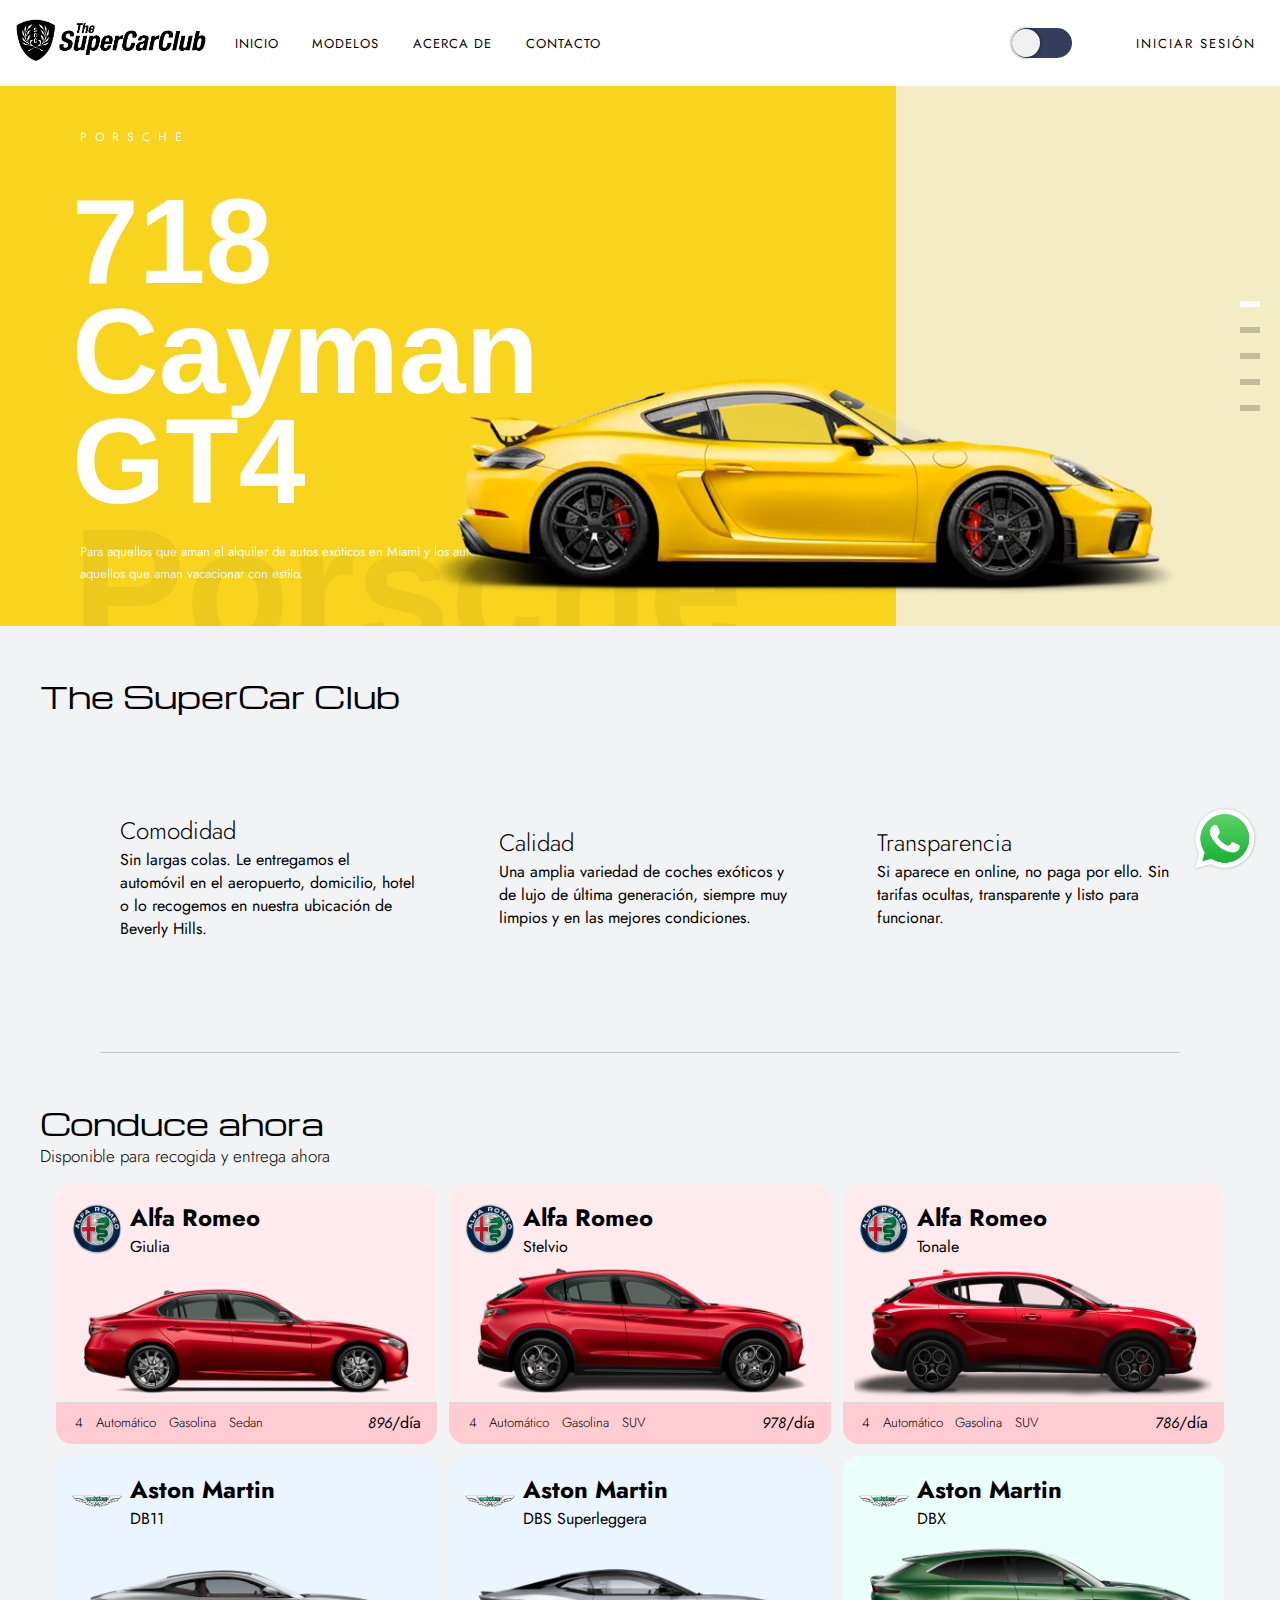
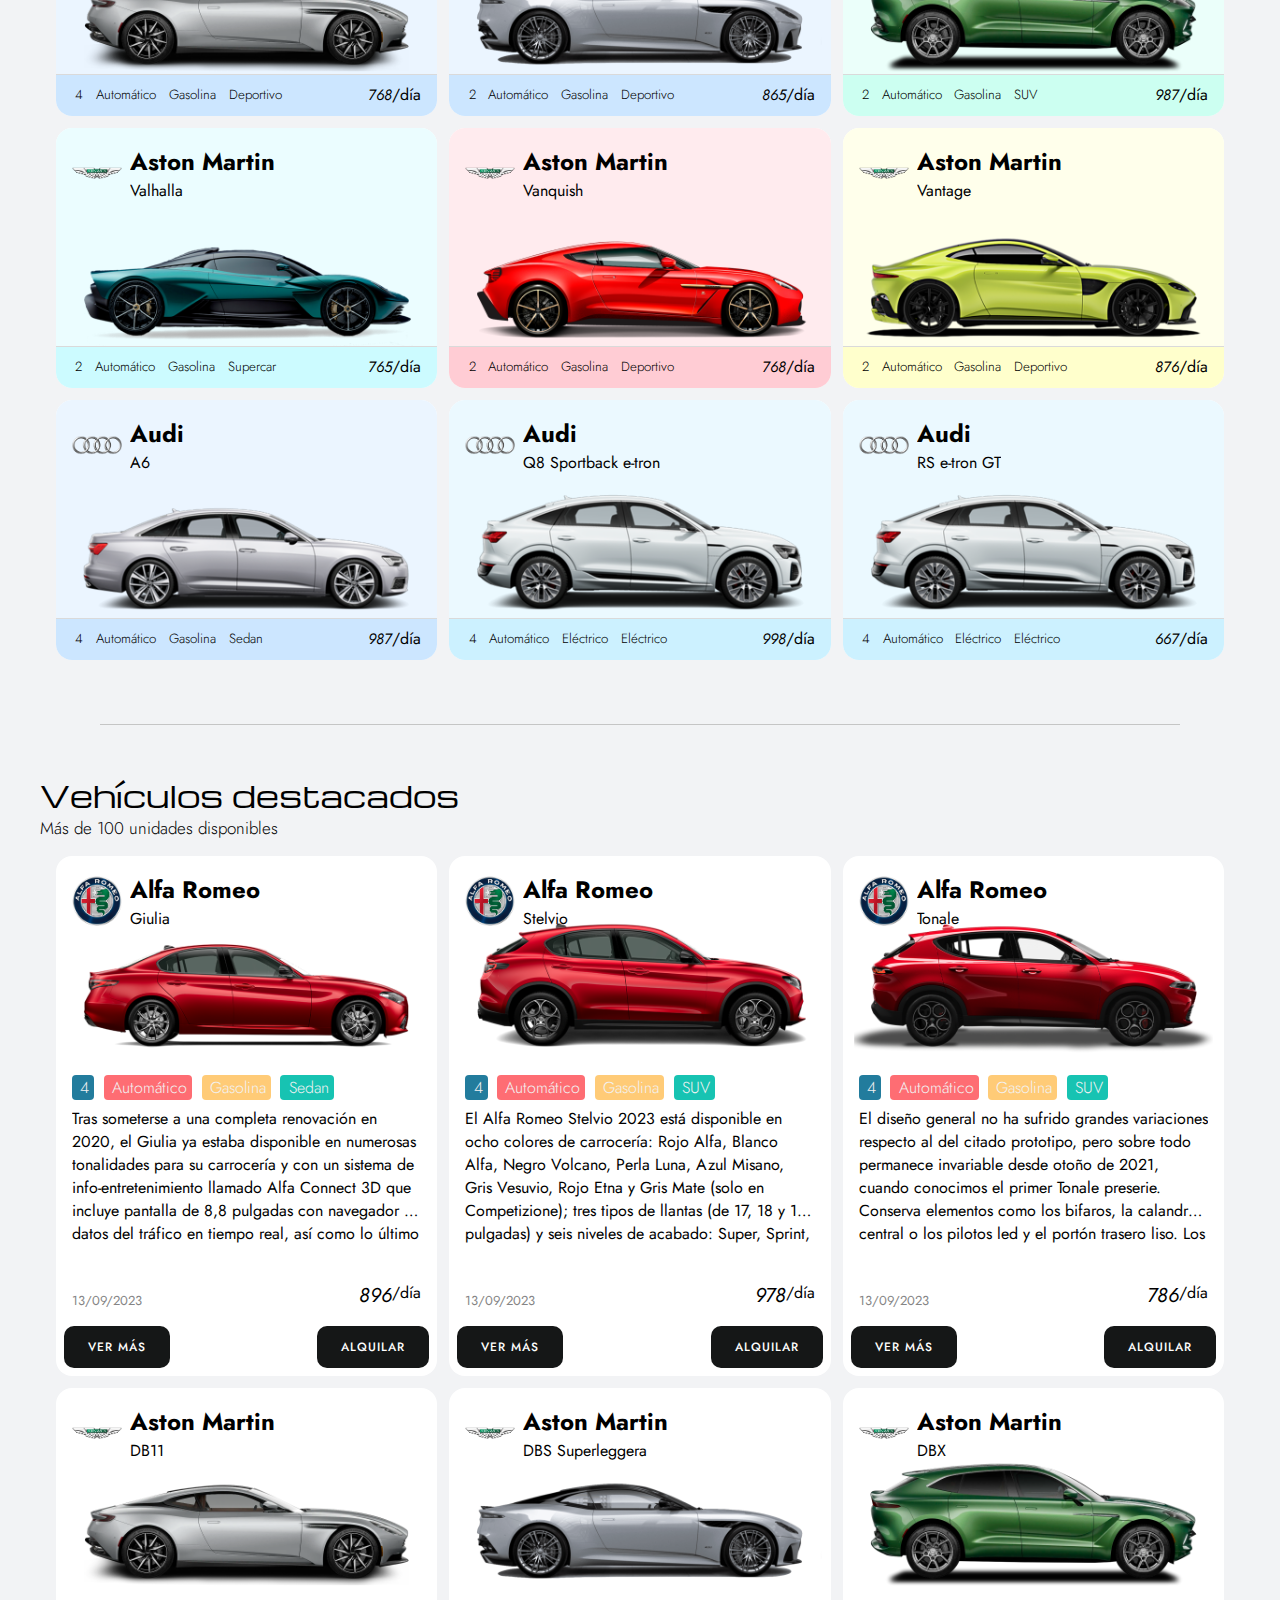
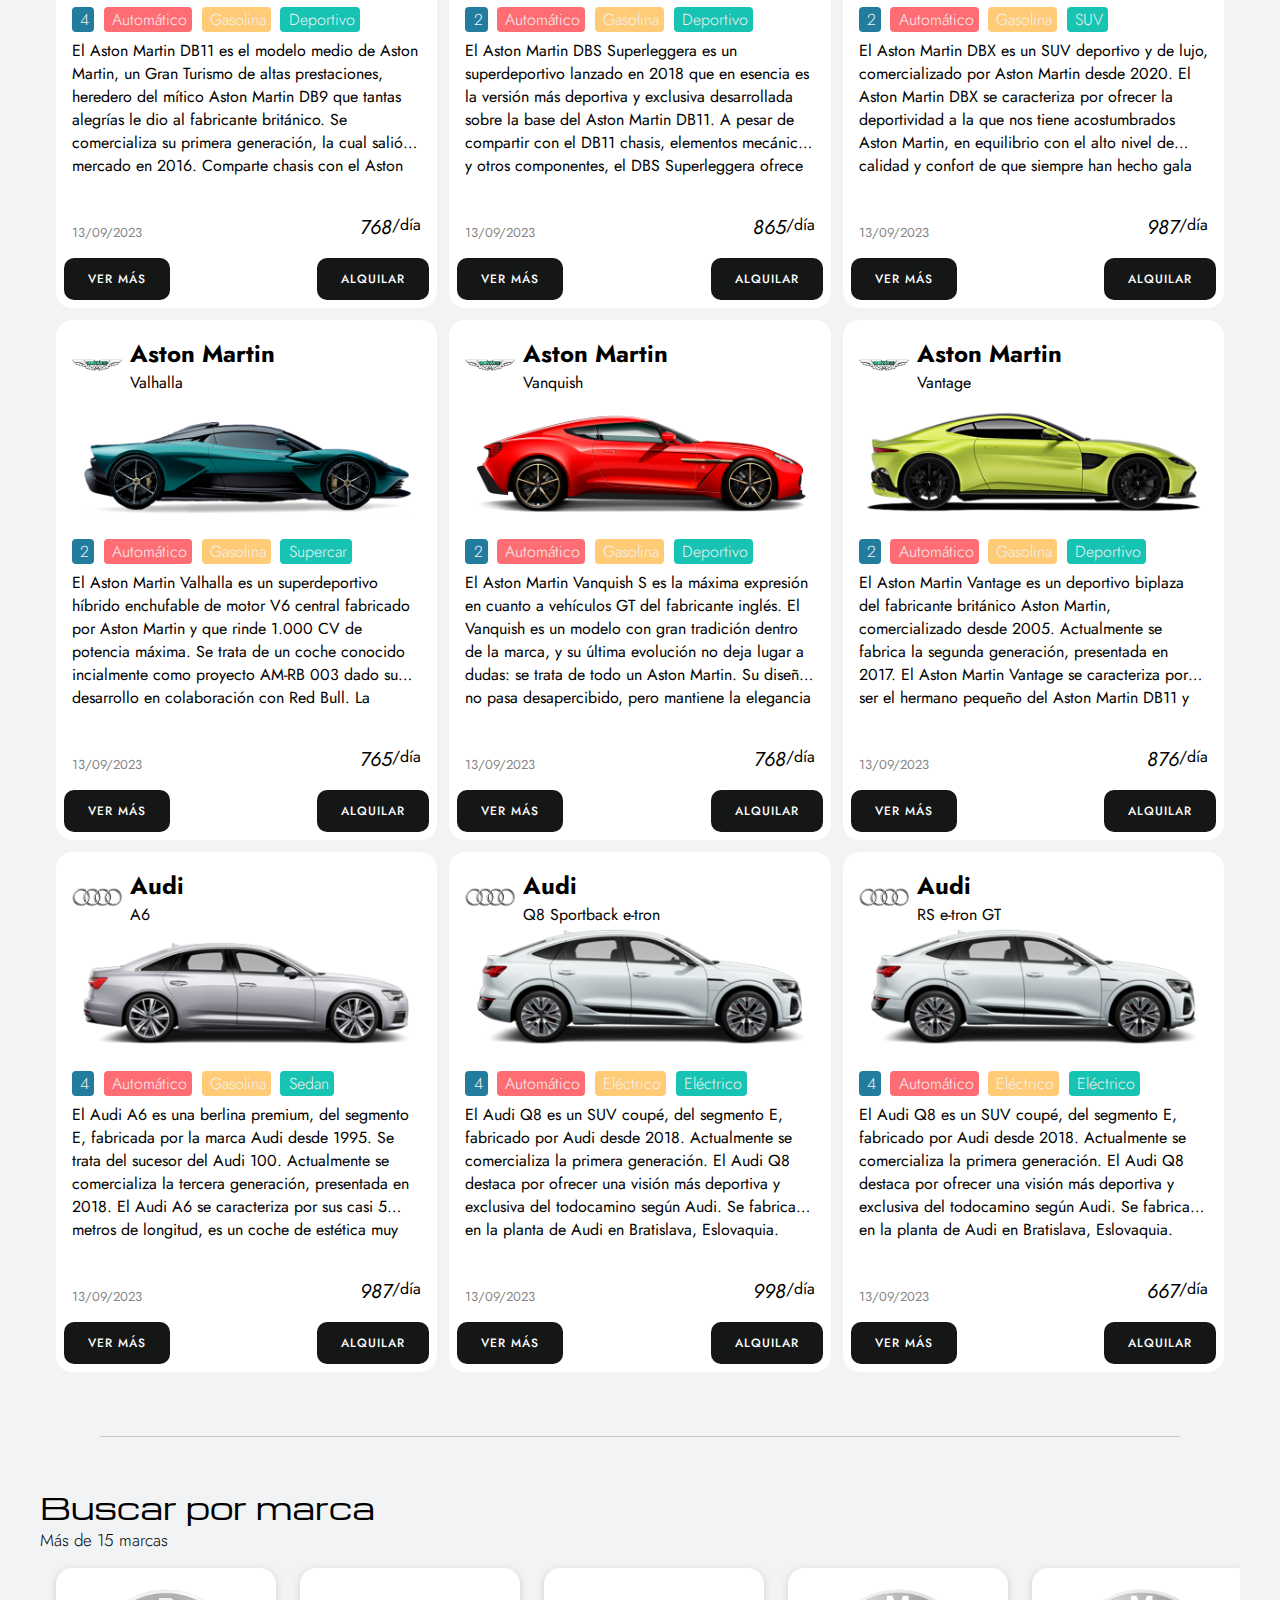
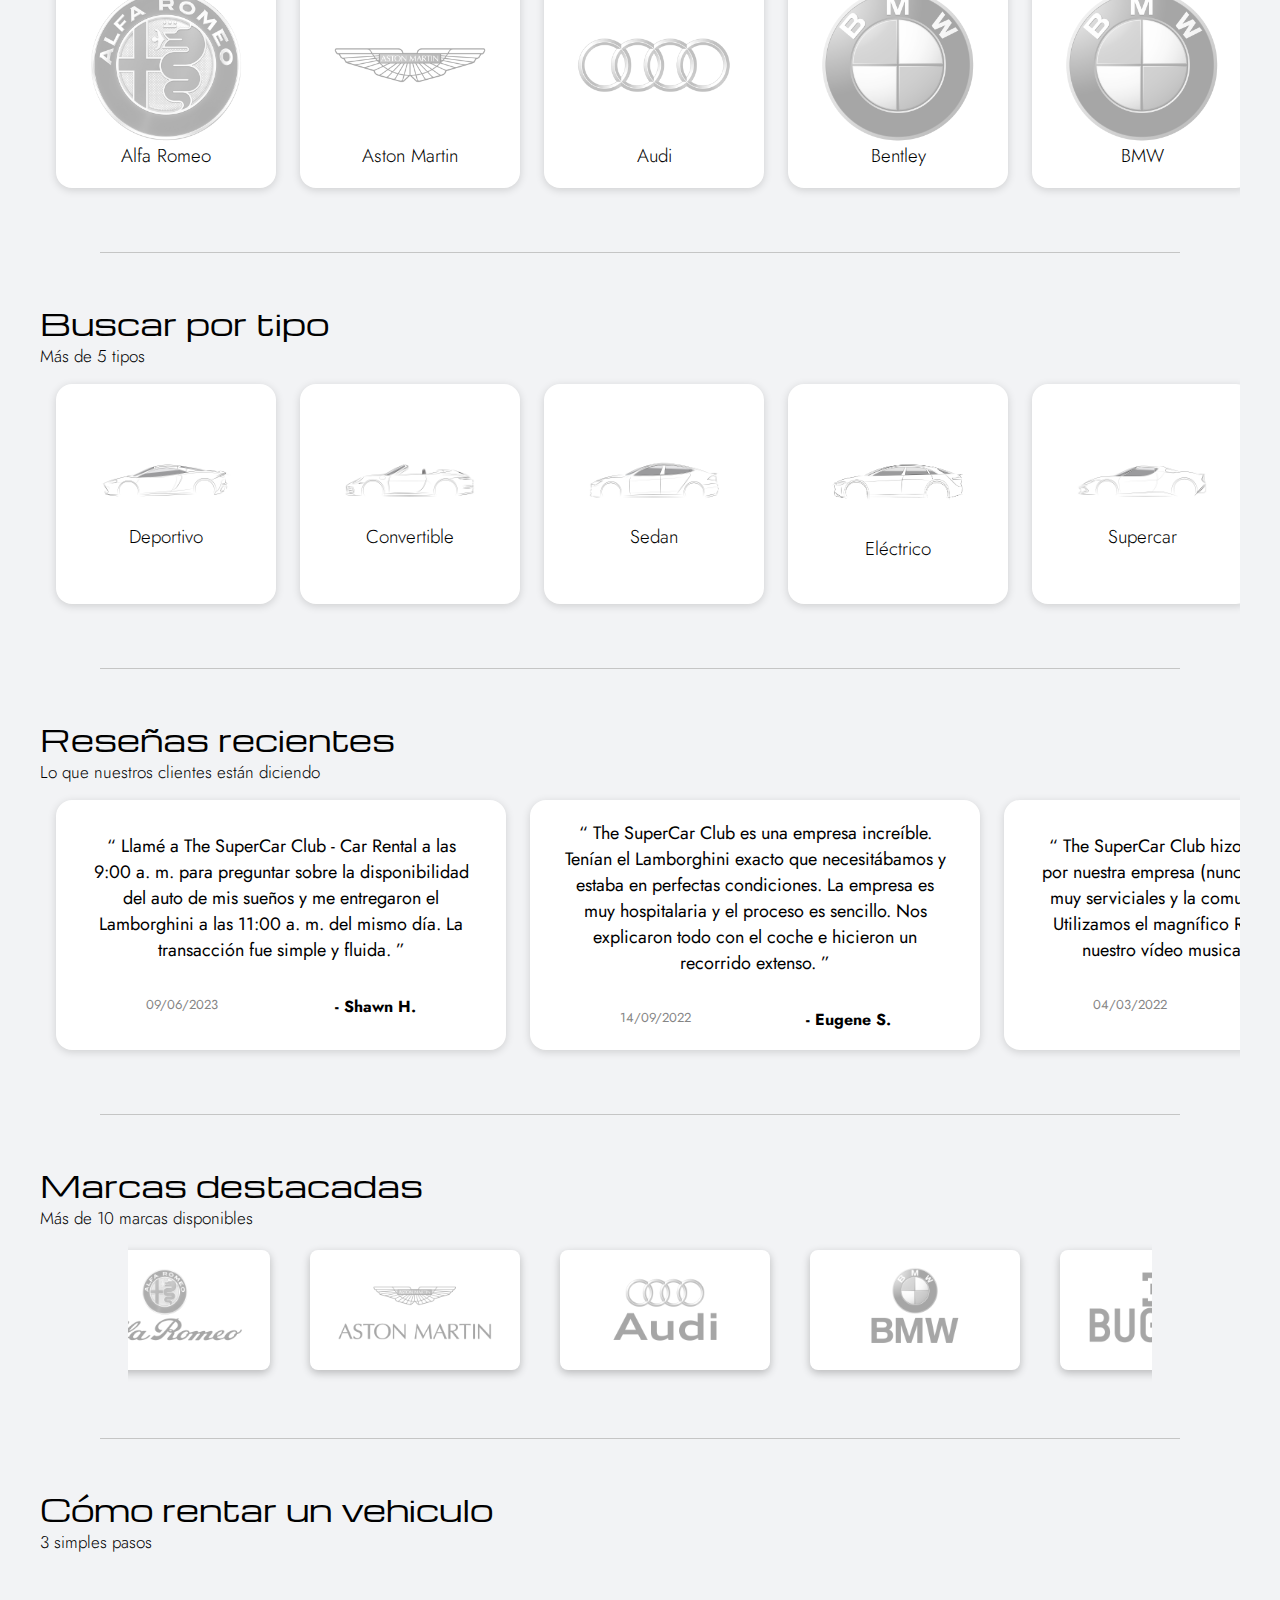
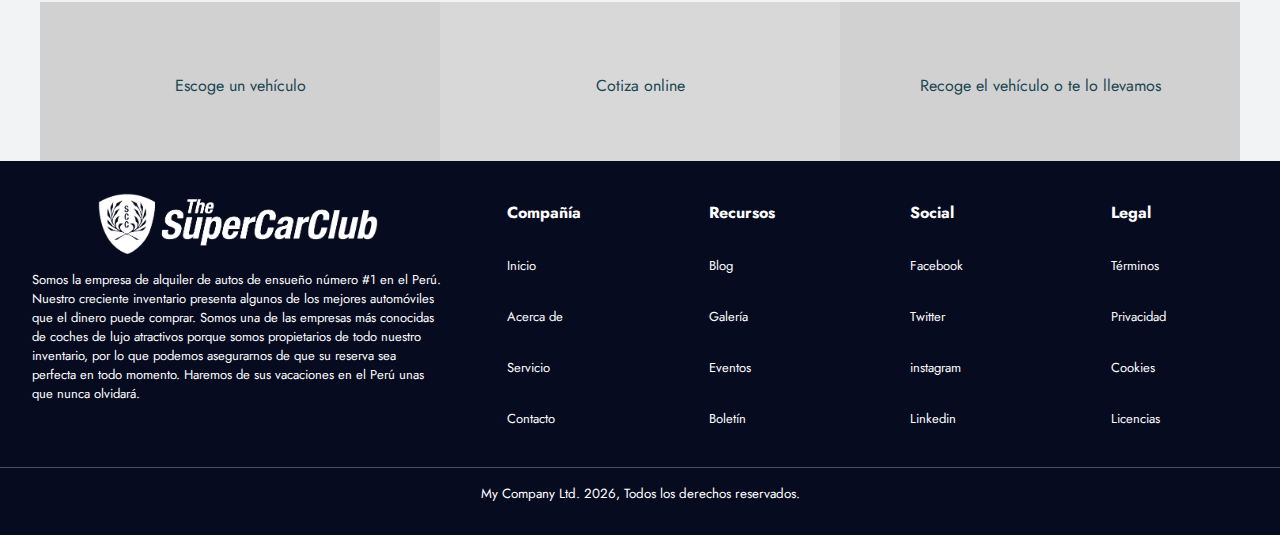
==== commit b6e3e68d: "Segunda parte finalizado" ====
--- a/index.html
+++ b/index.html
@@ -53,7 +53,7 @@
 
     <div class="user-menu">
       <ul id="header-user" class="user-list">
-        <li class="switch-user-item">
+        <li class="display-switch switch-user-item">
           <button class="switch" id="switch">
             <span>
               <i class="fa-solid fa-sun"></i>
@@ -63,12 +63,12 @@
             </span>
           </button>
         </li>
-        <li class="user-item">
+        <li class="display-search user-item">
           <a class="user-link" href="/pages/login/login.html" title='Buscar modelo'>
             <i class="fa-solid fa-magnifying-glass"></i>
           </a>
         </li>
-        <li class="user-item">
+        <li class="display-info user-item">
           <a class="user-link" href="/pages/login/login.html" title='información'>
             <i class="fa-solid fa-circle-info"></i>
           </a>
@@ -89,7 +89,7 @@
           <p class="text-background">Porsche</p>
         </div>
         <div class="flex-item flex-item-right"></div>
-        <img class="pokemon-img" src="/assets/Cars/Porsche/porsche-718-cayman-gt4.webp" />
+        <img class="pokemon-img" src="/assets/Cars/Porsche/Porsche-718-Cayman-GT4.png" />
       </div>
 
       <div class="flex-container flex-blue animate-start" data-slide="2">
@@ -102,34 +102,34 @@
           <p class="text-background">Bugatti</p>
         </div>
         <div class="flex-item flex-item-right"></div>
-        <img class="pokemon-img" src="/assets/Cars/Bugatti/Bugatti-Chiron.png" />
+        <img class="pokemon-img" src="/assets/Cars/Bentley/Bentley-Continental.png" />
       </div>
 
       <div class="flex-container flex--red animate-start" data-slide="3">
         <div class="flex-item flex-item-left">
           <div class="flex-content">
-            <p class="text-sub">Alfa Romeo</p>
-            <h1 class="text-big">Tonale</h1>
+            <p class="text-sub">Maserati</p>
+            <h1 class="text-big">Gran Turismo</h1>
             <p class="text-normal">Tienes gusto, nosotros tenemos opciones. Elige tu vehículo, haz tu reserva y disfruta. Ofrecemos una variedad de servicios diseñados para hacer su vida más fácil.</p>
           </div>
-          <p class="text-background">Alfa Romeo</p>
+          <p class="text-background">Maserati</p>
         </div>
         <div class="flex-item flex-item-right"></div>
         <!-- <img class="pokemon-img" src="/assets/Cars/Porsche/porsche-718-caymanTribute Concert-gts-4.webp"/> -->
-        <img class="pokemon-img" src="/assets/Cars/Alfa-Romeo/Alfaromeo-Tonale.png" />
+        <img class="pokemon-img" src="/assets/Cars/Maserati/Maserati-GranTurismo.png" />
       </div>
 
       <div class="flex-container flex--darkblue animate-start" data-slide="4">
         <div class="flex-item flex-item-left">
           <div class="flex-content">
-            <p class="text-sub">Porsche</p>
-            <h1 class="text-big">718 Cayman Style Edition</h1>
+            <p class="text-sub">Bugatti</p>
+            <h1 class="text-big">Chiron</h1>
             <p class="text-normal">Hemos creado una marca que encarna la diversión y el entusiasmo de la industria automotriz. Nuestra pasión y dedicación a nuestro oficio han atraído a muchas caras conocidas.</p>
           </div>
-          <p class="text-background">Porsche</p>
+          <p class="text-background">Bugatti</p>
         </div>
         <div class="flex-item flex-item-right"></div>
-        <img class="pokemon-img" src="/assets/Cars/Porsche/porsche-718-cayman-style-edition.webp" />
+        <img class="pokemon-img" src="/assets/Cars/Bugatti/Bugatti-Chiron.png" />
       </div>
 
       <div class="flex-container flex--gray animate-start" data-slide="5">
@@ -371,7 +371,7 @@
           <a href="#"><i class="fa-brands fa-linkedin"></i></a>
           <a href="#"><i class="fa-brands fa-facebook"></i></a>
           <a href="#"><i class="fa-brands fa-google"></i></a>
-          <a href="#"><i class="fa-brands fa-twitter"></i></a>
+          <a href="#"><i class="fa-brands fa-x-twitter"></i></a>
         </div>
       </section>
 
--- a/css/styles.css
+++ b/css/styles.css
@@ -198,7 +198,7 @@
 }
 
 .nav-item .nav-link {
-    padding: 1.25rem 1rem;
+    padding: 1.25rem .8rem;
     display: inline-block;
     width: 100%;
     text-decoration: none;
@@ -218,7 +218,7 @@
 }
 
 .profile-link {
-    padding-left: 1.25rem;
+    padding-left: .5rem;
     display: flex;
     justify-content: center;
     align-items: center;
@@ -331,6 +331,7 @@
 }
 
 .user-item {
+    /* display: none; */
     list-style: none;
 }
 
@@ -338,7 +339,7 @@
     display: flex;
     align-items: center;
     height: 100%;
-    padding: 1.25rem 1rem;
+    padding: 1.25rem .5rem;
     width: 100%;
     font-size: small;
     text-decoration: none;
@@ -351,6 +352,15 @@
 .user-item .user-link:hover {
     background-color: var(--text-color);
     color: var(--theme-bg-color);
+}
+
+.display-switch,
+.display-search,
+.display-info,
+.display-MyRents,
+.display-Logout,
+.display-Profile-username {
+    display: none;
 }
 
 /*============================================================
@@ -472,6 +482,12 @@
     text-align: center;
     color: var(--text-color-white);
 }
+
+.footer-copyright-ligth{
+    padding: 1rem;
+    text-align: center;
+    color: var(--text-color-white);
+}
 /*============================================================
 ========================== FOOTER END ========================
 =============================================================*/
@@ -537,6 +553,10 @@
         color: var(--text-color)
     }
 
+    /* .user-item {
+        display:inline-block;
+    } */
+
     .nav-item .nav-link:hover, 
     .user-item .user-link:hover,
     .user-item .profile-link:hover {
@@ -562,19 +582,18 @@
     .user-menu {
         margin-left: auto;
 
-        .switch {
+        .display-switch{
             display: flex;
         }
-    
-        .username-link {
+
+        .display-search,
+        .display-info,
+        .display-MyRents,
+        .display-Logout,
+        .display-Profile-username {
             display: inline-block;
         }
 
-        .user-item .find-link, 
-        .user-item .info-link {
-            display: flex;
-        }
-
     }
 
     /*====================== MENU END ======================*/
--- a/css/ui-elements.css
+++ b/css/ui-elements.css
@@ -262,7 +262,6 @@
         background-color: var(--input-disabled-color);
     }
 }
-
 
 .inputIconForm:hover {
     border: 2px solid rgb(80, 88, 113);
--- a/css/ui-sections.css
+++ b/css/ui-sections.css
@@ -188,8 +188,8 @@
 .pokemon-img {
 	position: absolute;
 	bottom: 20px;
-	right: 10%;
-	max-height: 50vw;
+	right: 5%;
+	max-height: 28vw;
 	opacity: 1;
 	transform: translate3d(0,0,0);
 	transition: opacity 0.43s 0.6s, transform 0.4s 0.65s cubic-bezier(0, 0.88, 0.4, 0.93);
--- a/css/ui-cards.css
+++ b/css/ui-cards.css
@@ -85,11 +85,6 @@
     /* box-shadow: var(--box-shadow-1); */
     cursor: pointer;
     transition: all 300ms ease;
-
-    &:hover {
-        box-shadow: var(--box-shadow-2);
-        transform: scale(1.02);
-    }
 }
 
 .card-first-header {
@@ -101,13 +96,19 @@
     display: flex;
     justify-content: center;
     align-items: center;
+    /* background-color: hsl(231, 100%, 96%); */
     
     .card-first-img {
-        height: 240px;
-        width: auto;
+        position: absolute;
+        left: 0;
+        right: 0;
+        bottom: 0;
+        margin: auto;
+        width: 100%;
+        height: auto;
         object-fit: cover;
         pointer-events: none;
-        transform: translateY(40px);
+        transition: all 300ms ease;
     }
     .card-first-info {
         position: absolute;
@@ -128,7 +129,7 @@
         .card-first-model {
             width: 100%;
             overflow: hidden;
-            color: var(--text-color);
+            color: var(--text-color-black);
         }
     }
 }
@@ -143,6 +144,7 @@
         display: flex;
         flex-direction: row;
         gap: .6rem;
+        color: var(--text-color-black);
 
         .card-first-seats,
         .card-first-transmission,
@@ -154,14 +156,13 @@
             align-items: center;
             font-size: smaller;
             font-weight: 300;
-            color: #858585;
         }
     }
     .card-first-price {
         display: flex;
         flex-direction: row;
         align-items: center;
-        color: var(--text-color);
+        color: var(--text-color-black);
 
         .text-price {
             font-size: 15px;
@@ -179,6 +180,17 @@
     height: 1px;
     background-color: #dadada;
 }
+
+.card-cars-first:hover {
+    box-shadow: var(--box-shadow-2);
+    transform: scale(1.02) rotate(-1deg);
+
+    /* .card-first-header {
+        .card-first-img {
+            transform: scale(1.05) rotate(1deg);
+        }
+    } */
+}
 /*============================================================
 ========================== CAR 1 END =========================
 =============================================================*/
@@ -205,17 +217,12 @@
     border-radius: 16px;
     /* box-shadow: var(--box-shadow-1); */
     transition: all 300ms ease;
-
-    &:hover {
-        box-shadow: var(--box-shadow-2);
-        transform: scale(1.02);
-    }
 }
 
 .card-cars-second-header {
     position: relative;
     width: 100%;
-    height: auto;
+    height: 200px;
     overflow: hidden;
 
     display: flex;
@@ -223,10 +230,16 @@
     align-items: flex-end;
     
     .card-second-img {
-        height: 240px;
-        width: auto;
+        position: absolute;
+        left: 0;
+        right: 0;
+        bottom: 0;
+        margin: auto;
+        width: 100%;
+        height: auto;
+        object-fit: cover;
         pointer-events: none;
-        transform: translateY(40px);
+        transition: all 300ms ease;
     }
     .card-second-info {
         position: absolute;
@@ -346,6 +359,17 @@
         color: var(--text-color-reverse);
     }
 }
+
+.card-cars-second:hover {
+    box-shadow: var(--box-shadow-2);
+    /* transform: scale(1.02); */
+    .card-cars-second-header{
+        .card-second-img{
+            transform: scale(1.07);
+
+        }
+    }
+}
 /*============================================================
 ========================== CAR 2 END =========================
 =============================================================*/
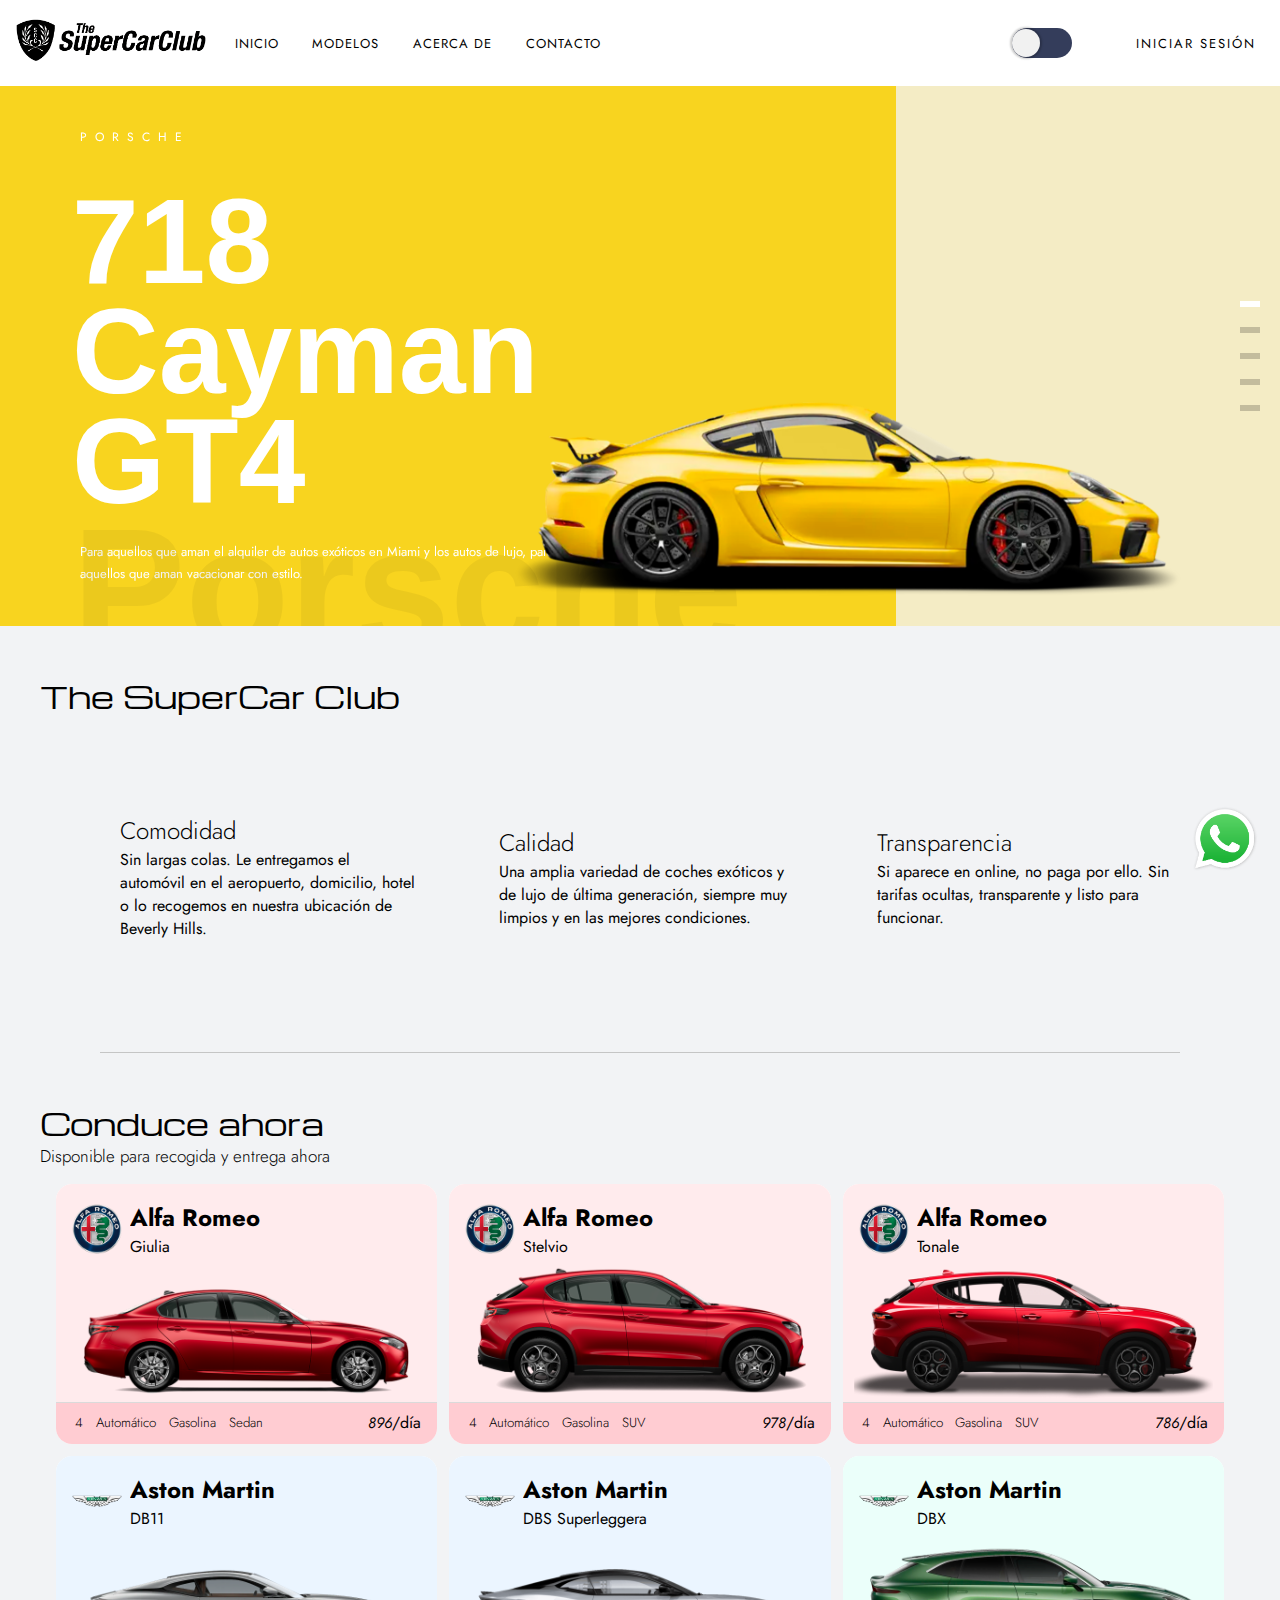
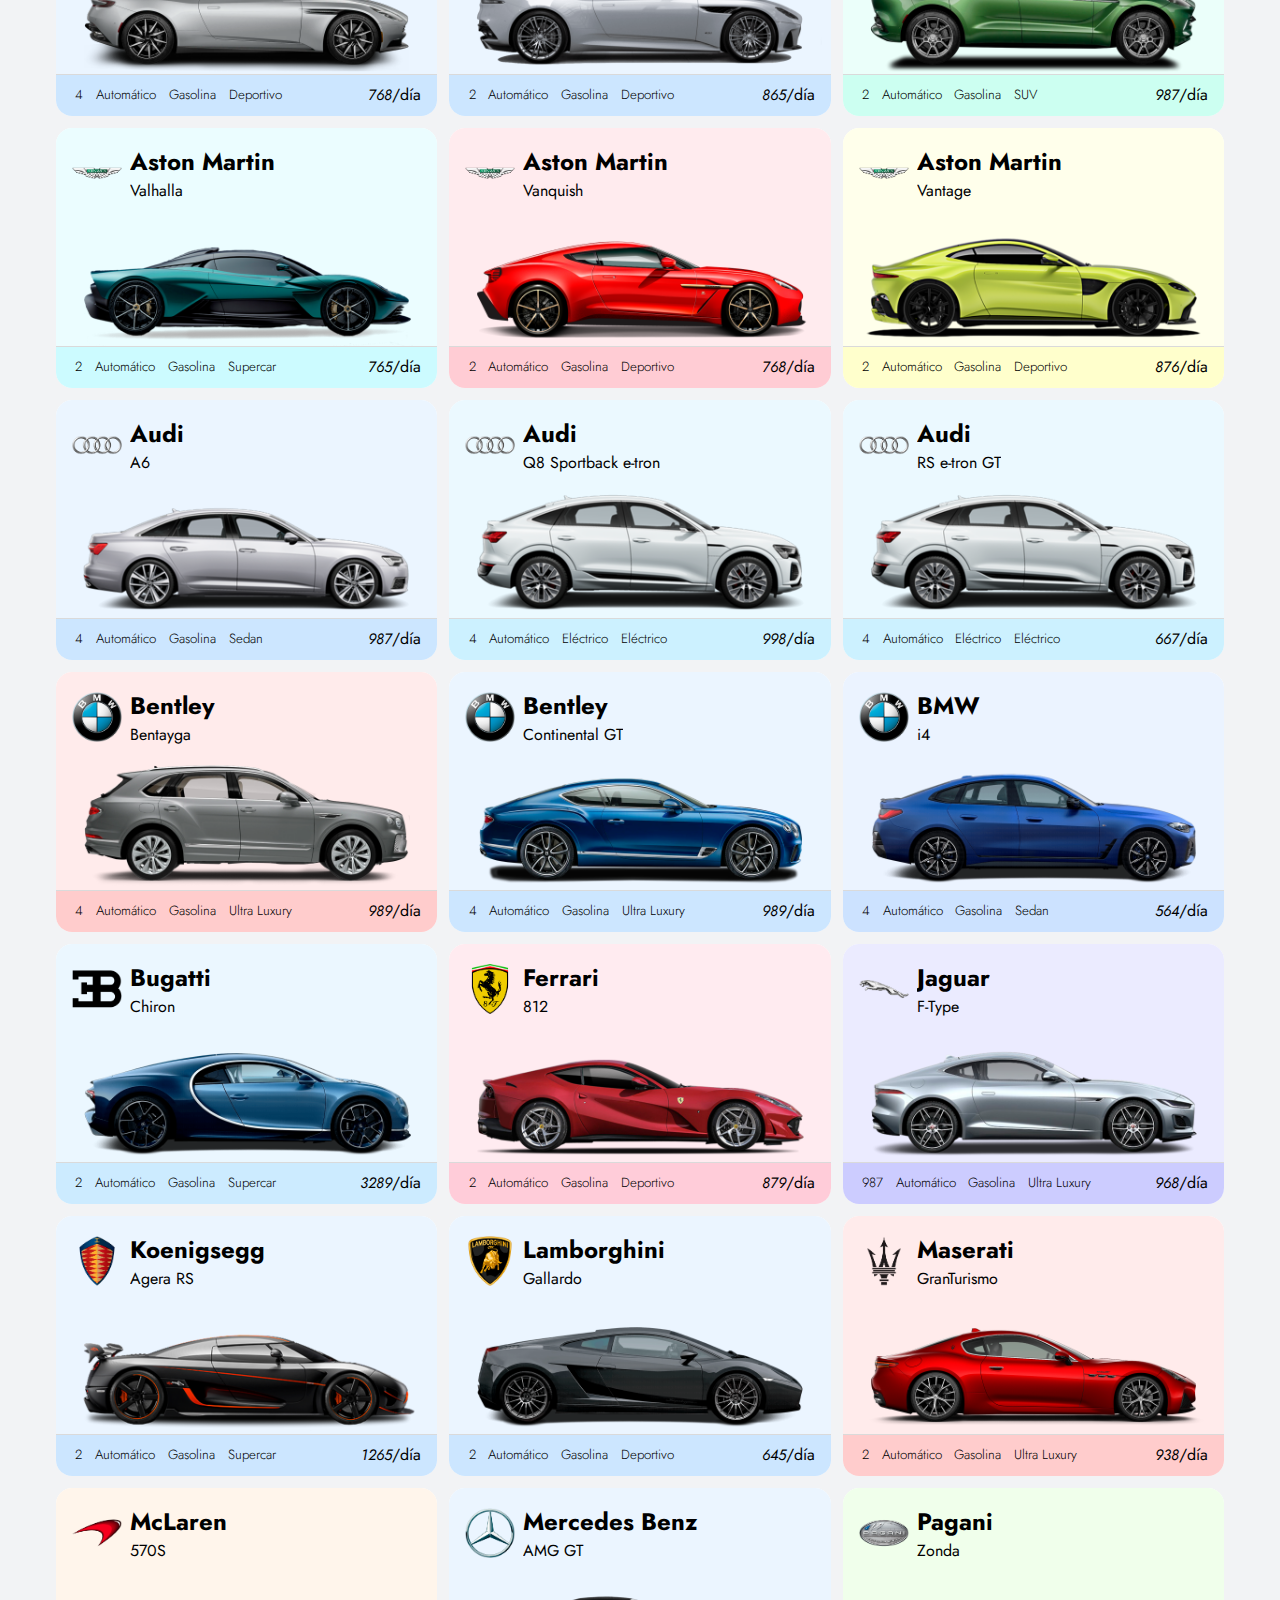
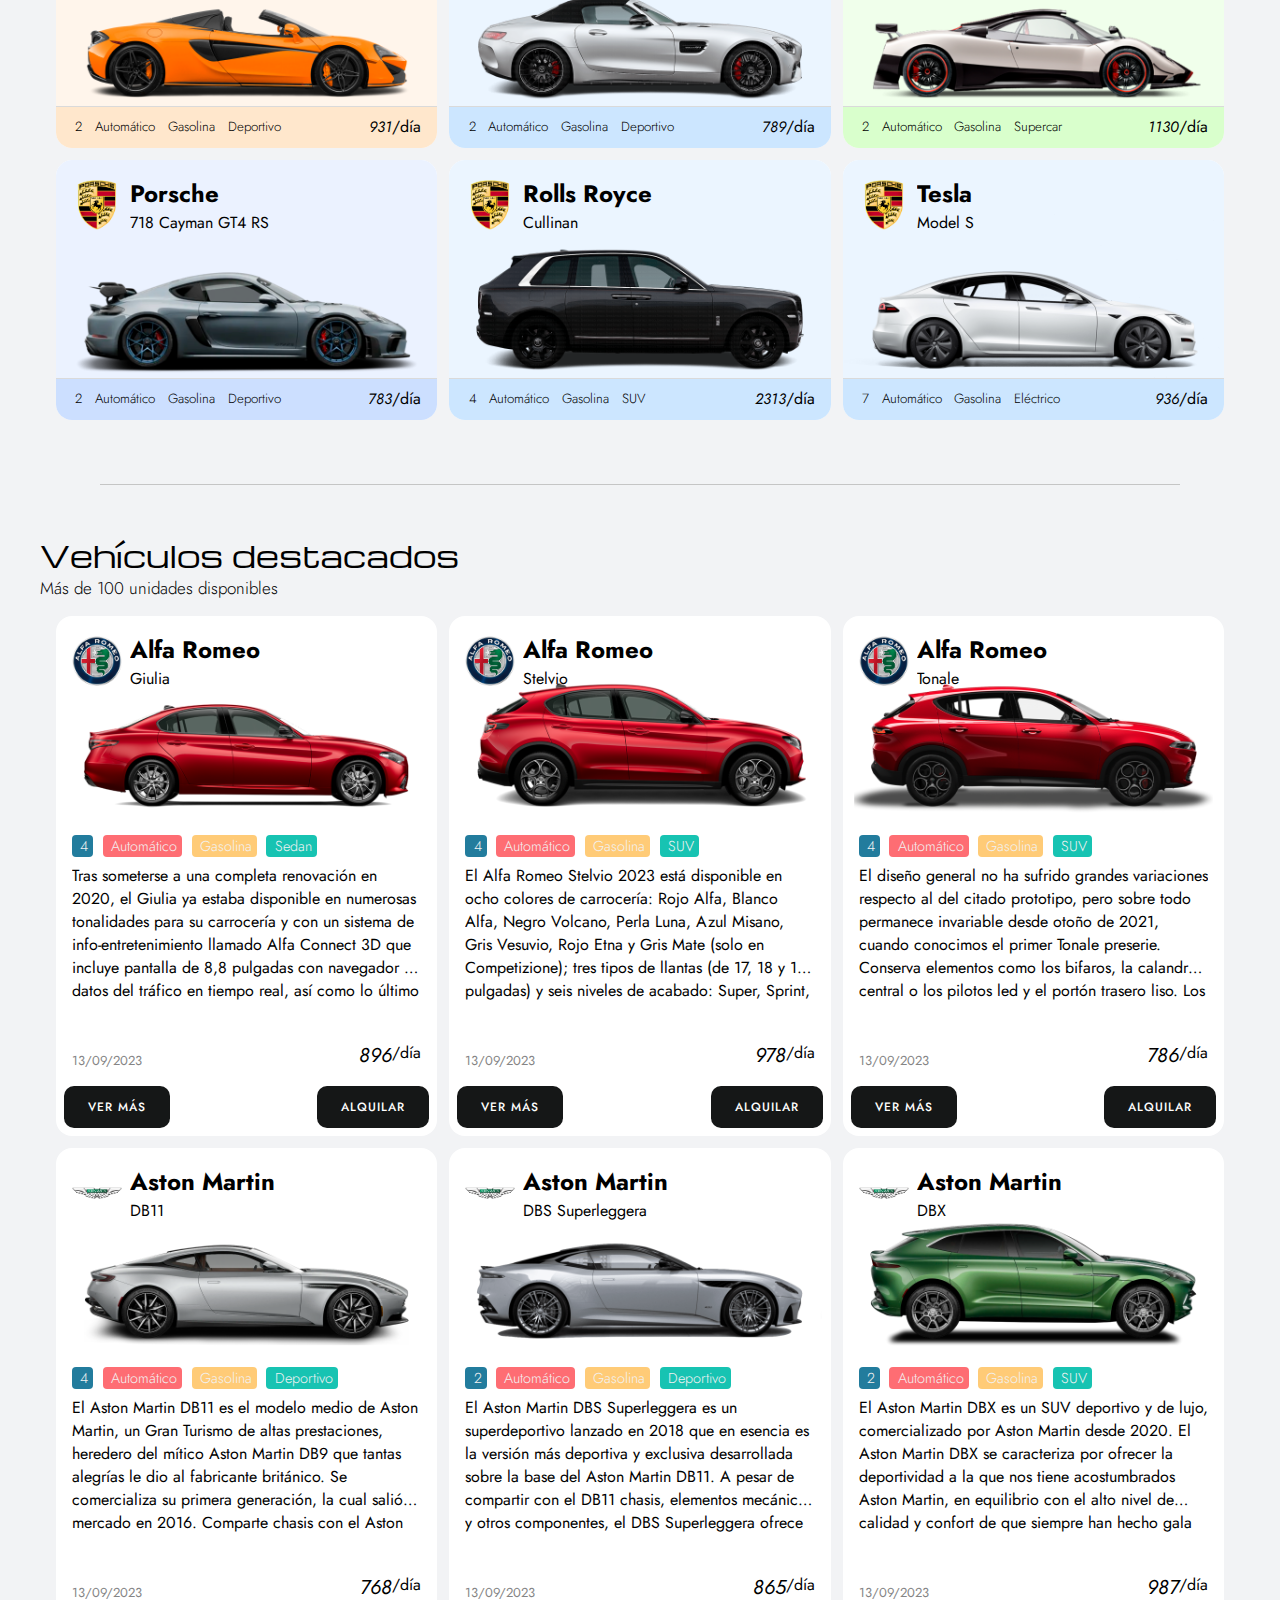
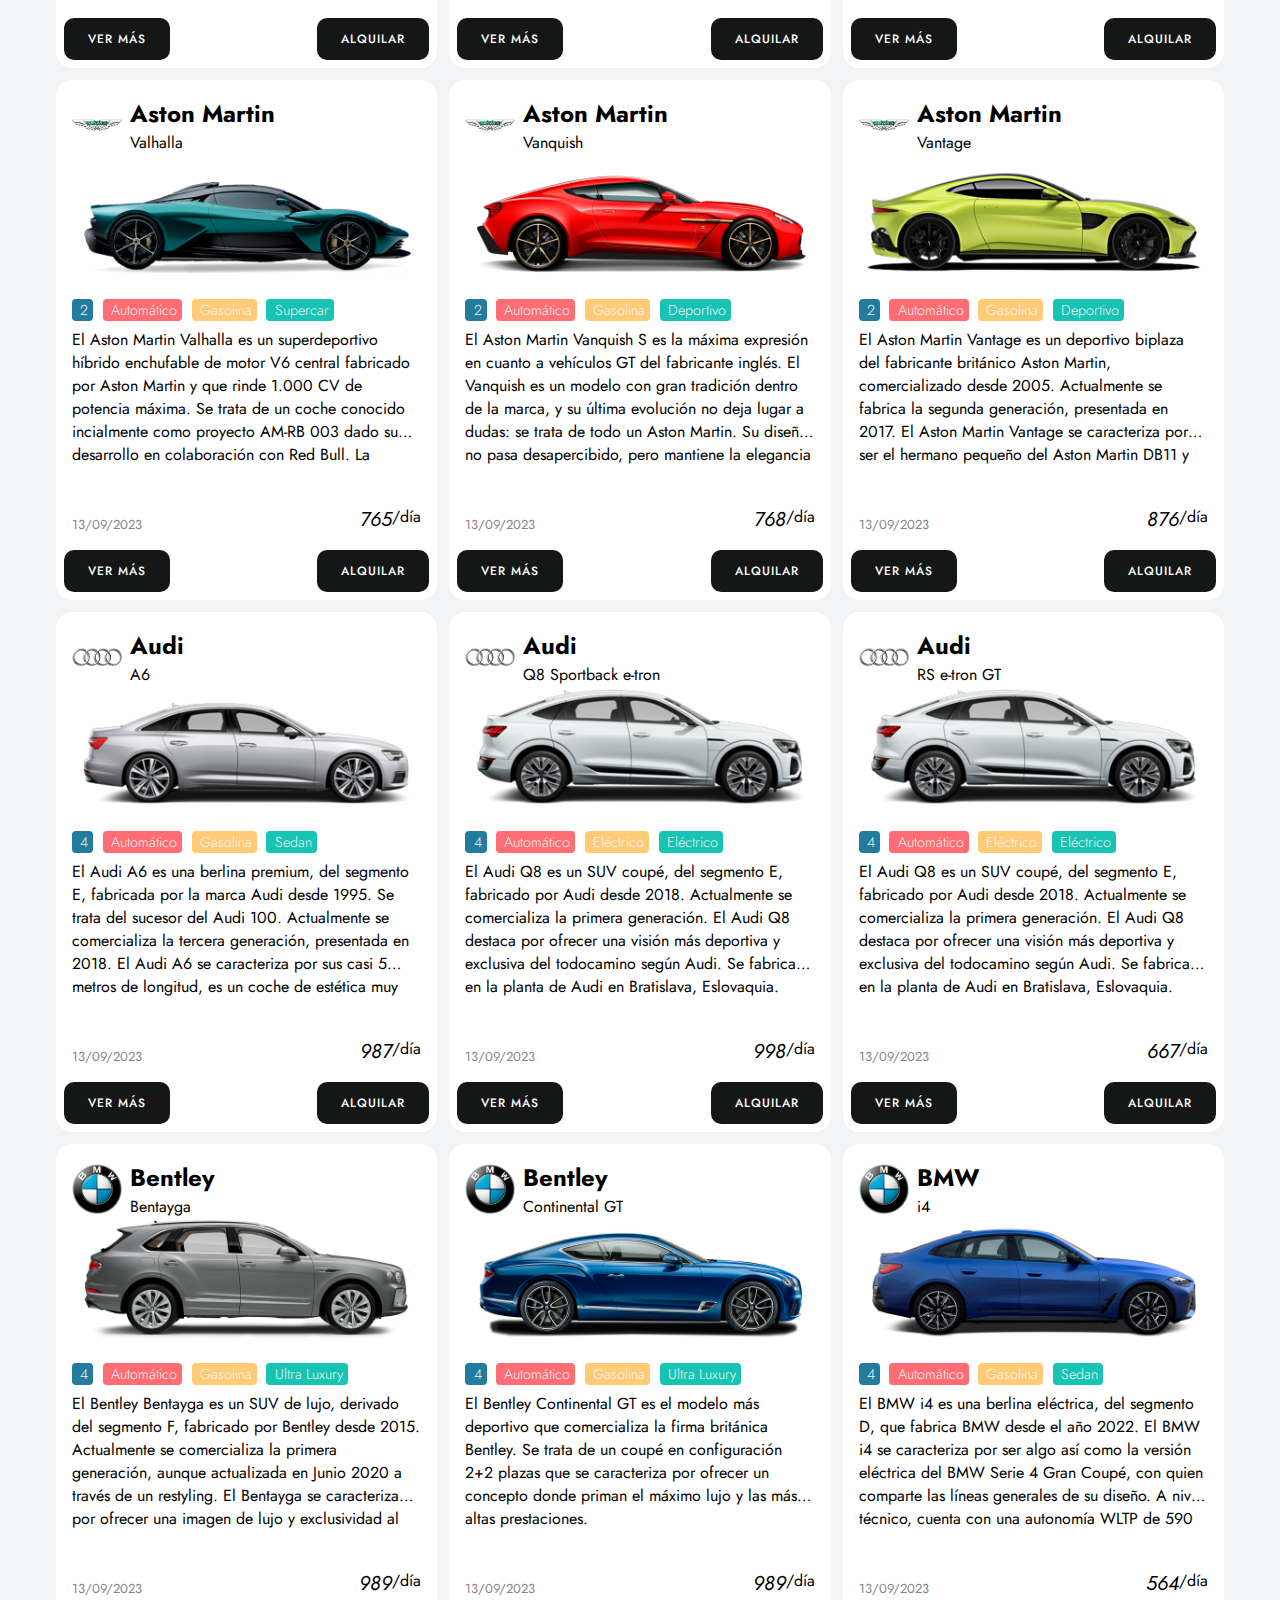
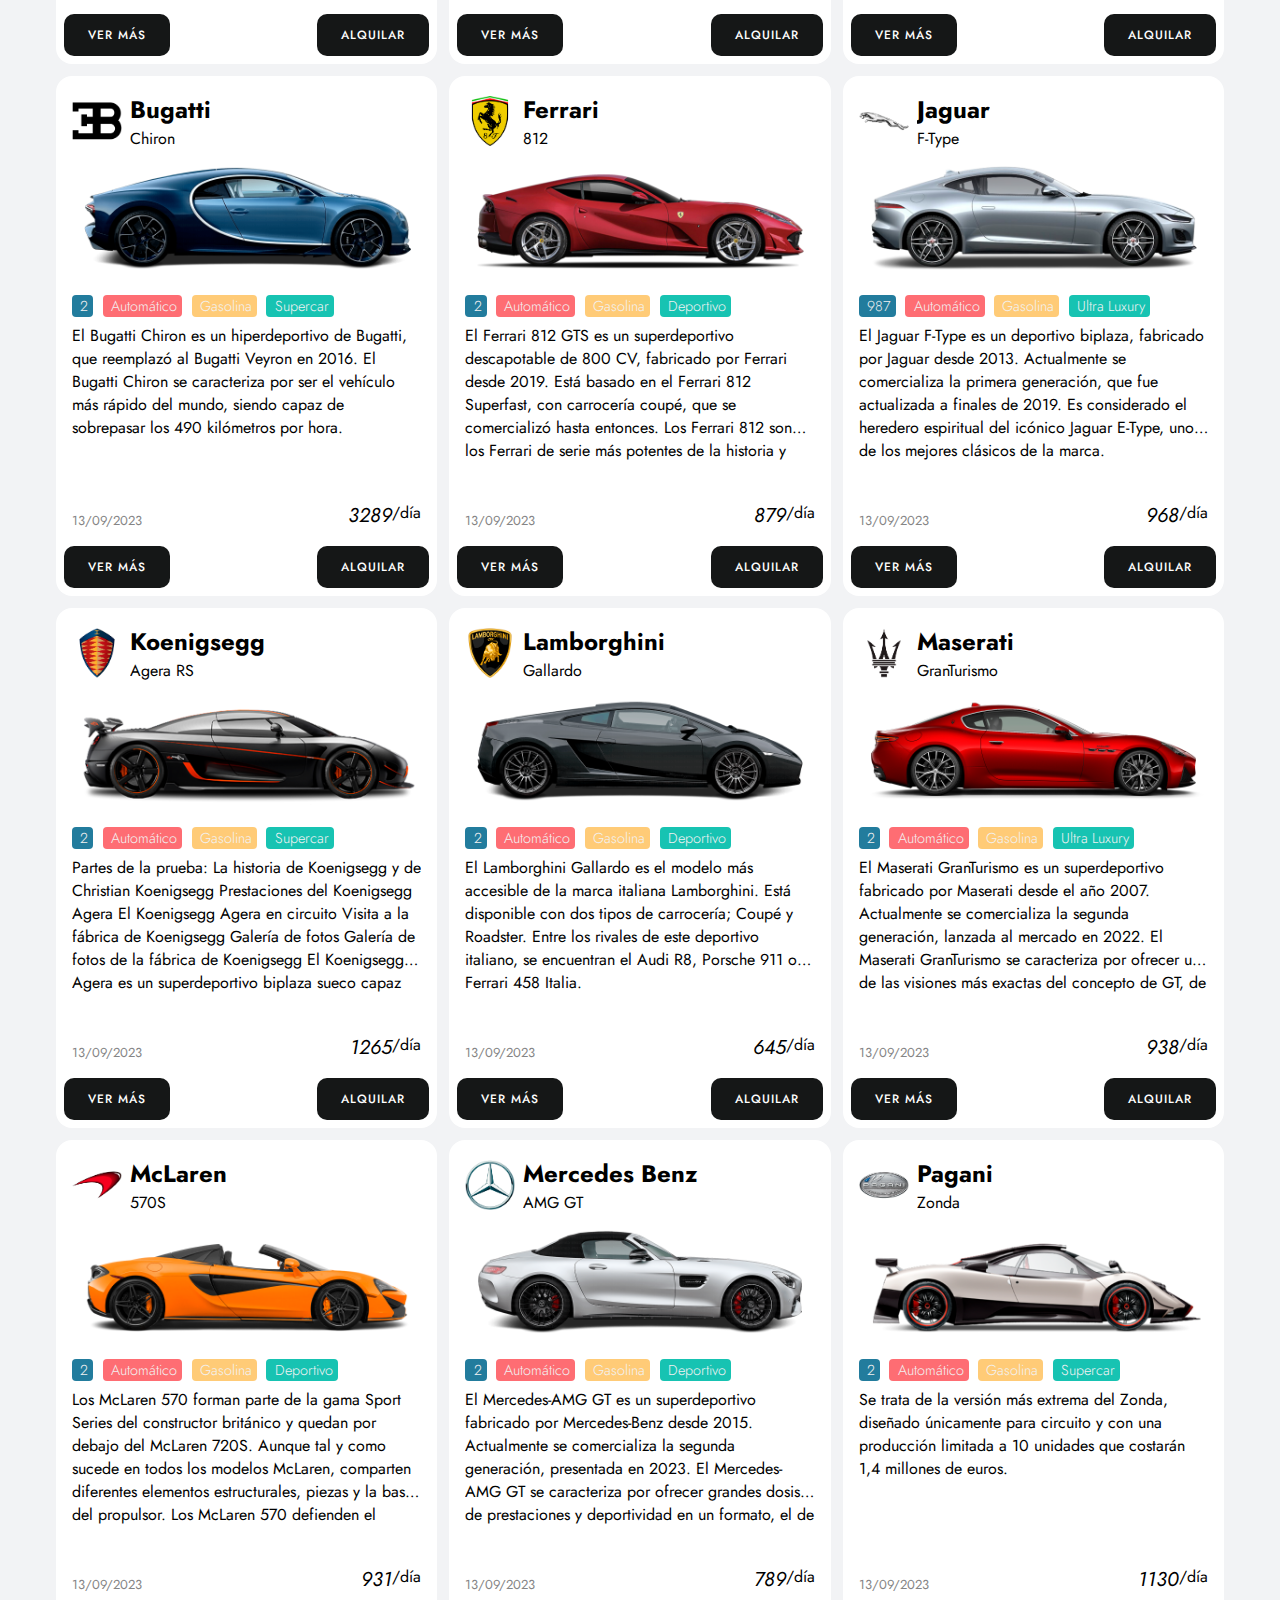
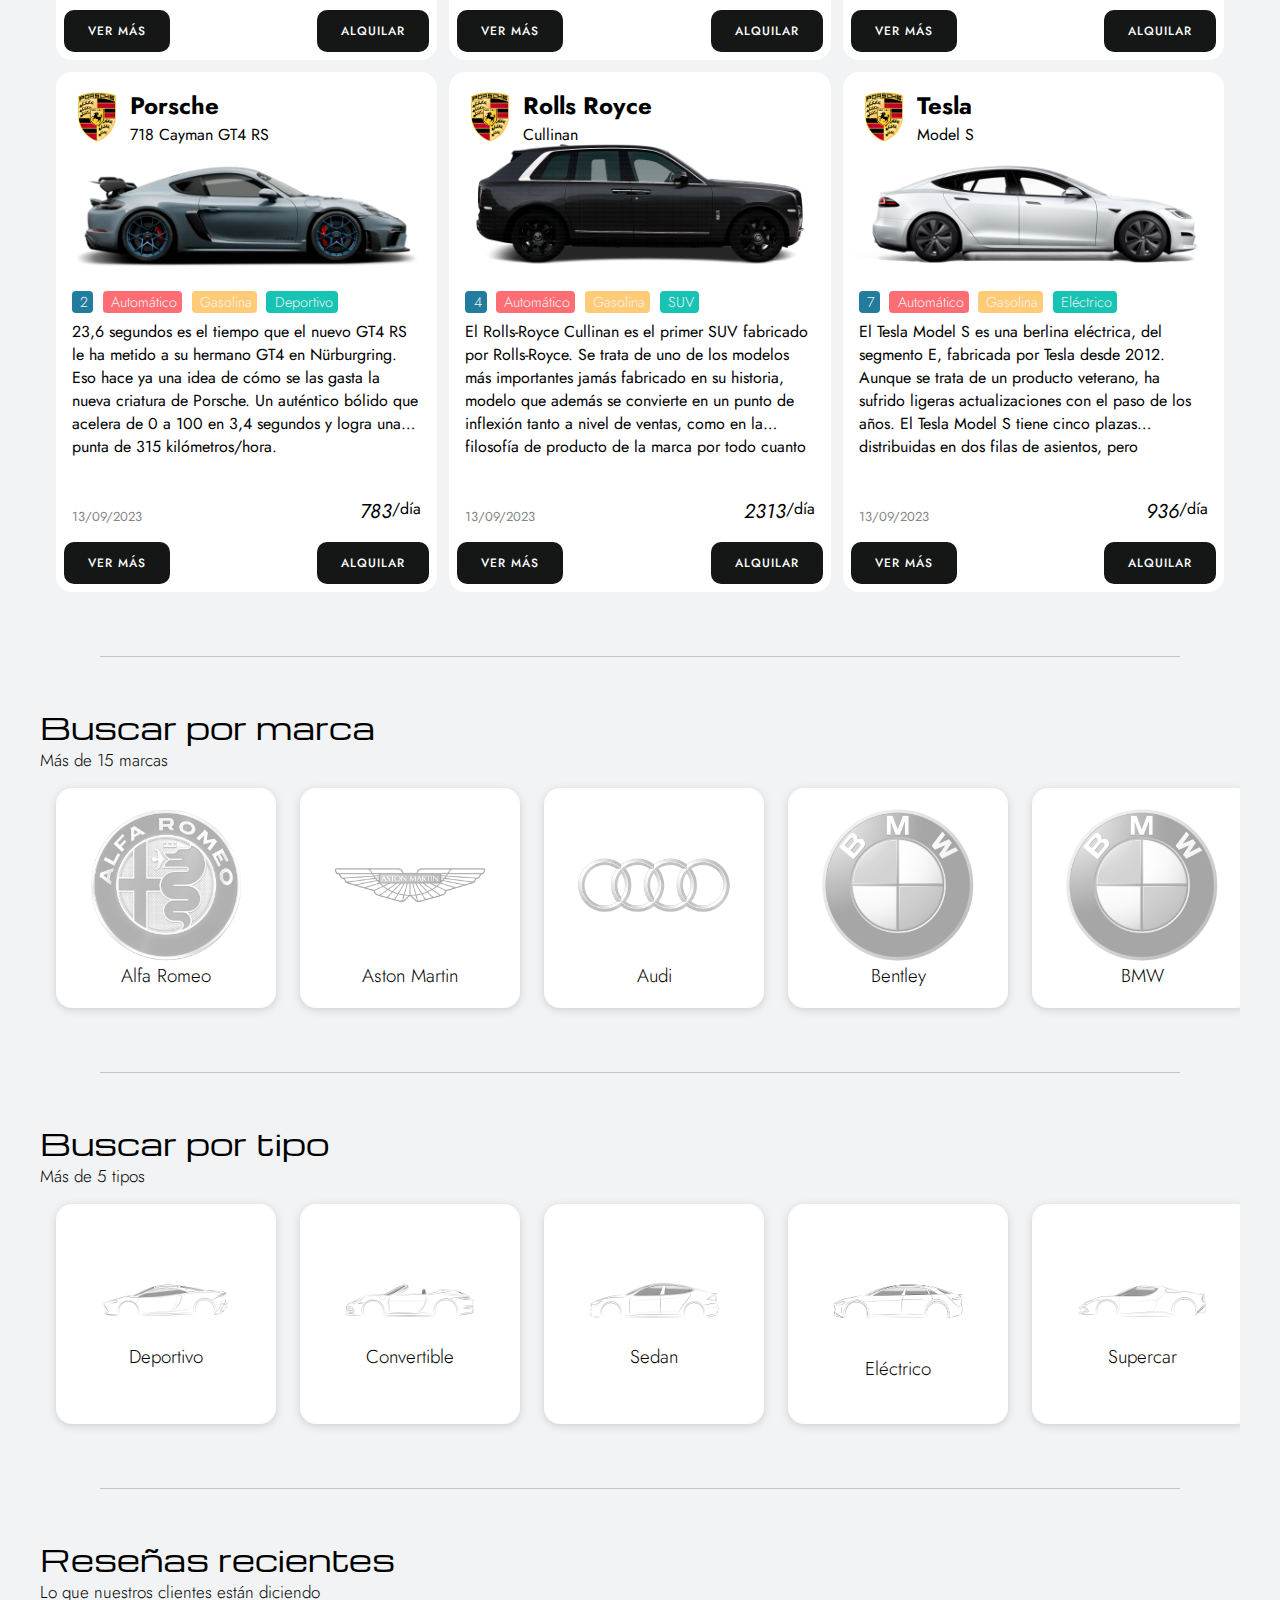
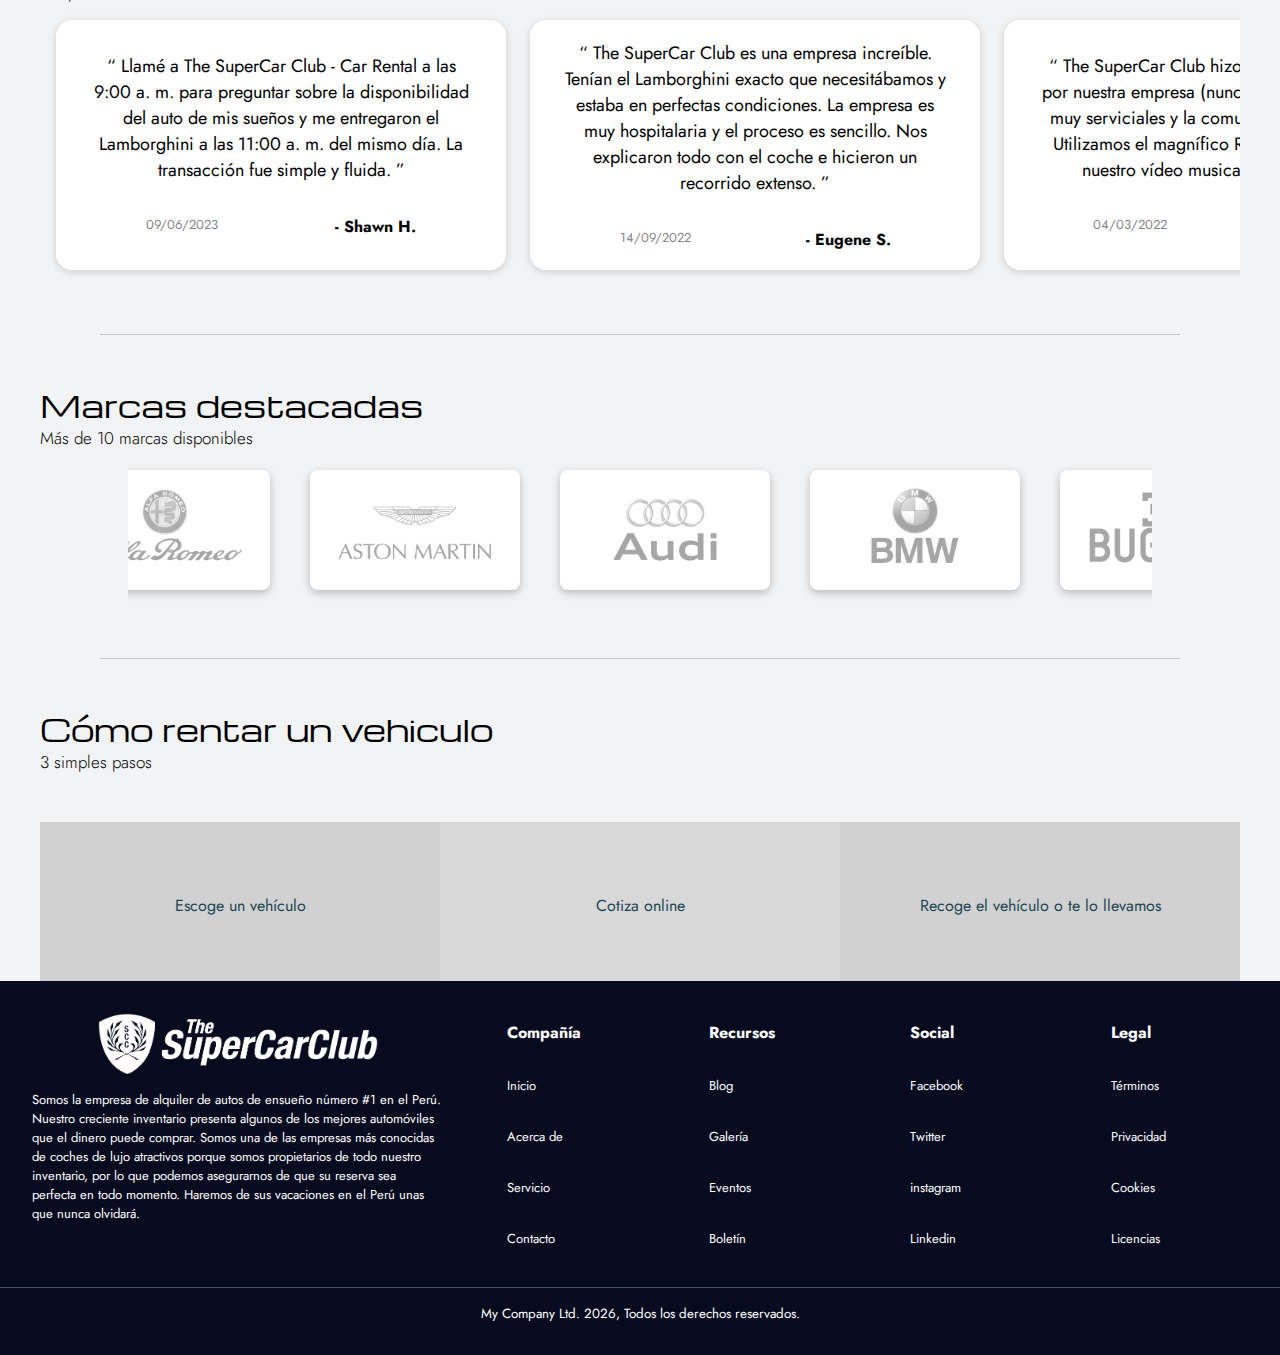
==== commit 49b74933: "Segunda parte finalizado" ====
--- a/index.html
+++ b/index.html
@@ -89,7 +89,7 @@
           <p class="text-background">Porsche</p>
         </div>
         <div class="flex-item flex-item-right"></div>
-        <img class="pokemon-img" src="/assets/Cars/Porsche/Porsche-718-Cayman-GT4.png" />
+        <img class="banner-img-modelcar" src="/assets/Cars/Porsche/Porsche-718-Cayman-GT4.png" />
       </div>
 
       <div class="flex-container flex-blue animate-start" data-slide="2">
@@ -102,7 +102,7 @@
           <p class="text-background">Bugatti</p>
         </div>
         <div class="flex-item flex-item-right"></div>
-        <img class="pokemon-img" src="/assets/Cars/Bentley/Bentley-Continental.png" />
+        <img class="banner-img-modelcar" src="/assets/Cars/Bentley/Bentley-Continental.png" />
       </div>
 
       <div class="flex-container flex--red animate-start" data-slide="3">
@@ -115,8 +115,8 @@
           <p class="text-background">Maserati</p>
         </div>
         <div class="flex-item flex-item-right"></div>
-        <!-- <img class="pokemon-img" src="/assets/Cars/Porsche/porsche-718-caymanTribute Concert-gts-4.webp"/> -->
-        <img class="pokemon-img" src="/assets/Cars/Maserati/Maserati-GranTurismo.png" />
+        <!-- <img class="banner-img-modelcar" src="/assets/Cars/Porsche/porsche-718-caymanTribute Concert-gts-4.webp"/> -->
+        <img class="banner-img-modelcar" src="/assets/Cars/Maserati/Maserati-GranTurismo.png" />
       </div>
 
       <div class="flex-container flex--darkblue animate-start" data-slide="4">
@@ -129,7 +129,7 @@
           <p class="text-background">Bugatti</p>
         </div>
         <div class="flex-item flex-item-right"></div>
-        <img class="pokemon-img" src="/assets/Cars/Bugatti/Bugatti-Chiron.png" />
+        <img class="banner-img-modelcar" src="/assets/Cars/Bugatti/Bugatti-Chiron.png" />
       </div>
 
       <div class="flex-container flex--gray animate-start" data-slide="5">
@@ -142,7 +142,7 @@
           <p class="text-background">Ferrari</p>
         </div>
         <div class="flex-item flex-item-right"></div>
-        <img class="pokemon-img" src="/assets/Cars/Ferrari/Ferrari-Roma.png" />
+        <img class="banner-img-modelcar" src="/assets/Cars/Ferrari/Ferrari-Roma.png" />
       </div>
 
     </div>
--- a/css/ui-sections.css
+++ b/css/ui-sections.css
@@ -185,11 +185,11 @@
 	transition: transform 0.2s linear 0.2s, opacity 0.1s linear 0.2s;
 }
 
-.pokemon-img {
+.banner-img-modelcar {
 	position: absolute;
 	bottom: 20px;
 	right: 5%;
-	max-height: 28vw;
+	max-height: 25vw;
 	opacity: 1;
 	transform: translate3d(0,0,0);
 	transition: opacity 0.43s 0.6s, transform 0.4s 0.65s cubic-bezier(0, 0.88, 0.4, 0.93);
@@ -203,7 +203,7 @@
 	opacity: 0;
 }
 
-.flex-container.animate-start .pokemon-img {
+.flex-container.animate-start .banner-img-modelcar {
 	transform: translate3d(-200px,0,0);
 	opacity: 0;
 }
@@ -223,7 +223,7 @@
 	opacity: 0;
 }
 
-.flex-container.animate-end .pokemon-img {
+.flex-container.animate-end .banner-img-modelcar {
 	transform: translate3d(200px,0,0);
 	opacity: 0;
 }
--- a/css/ui-cards.css
+++ b/css/ui-cards.css
@@ -286,6 +286,7 @@
             padding: 1px 5px;
             border-radius: 4px;
             font-weight: 300;
+            font-size: .9rem;
             color: #ffffff;
             background-color: black;
         }
